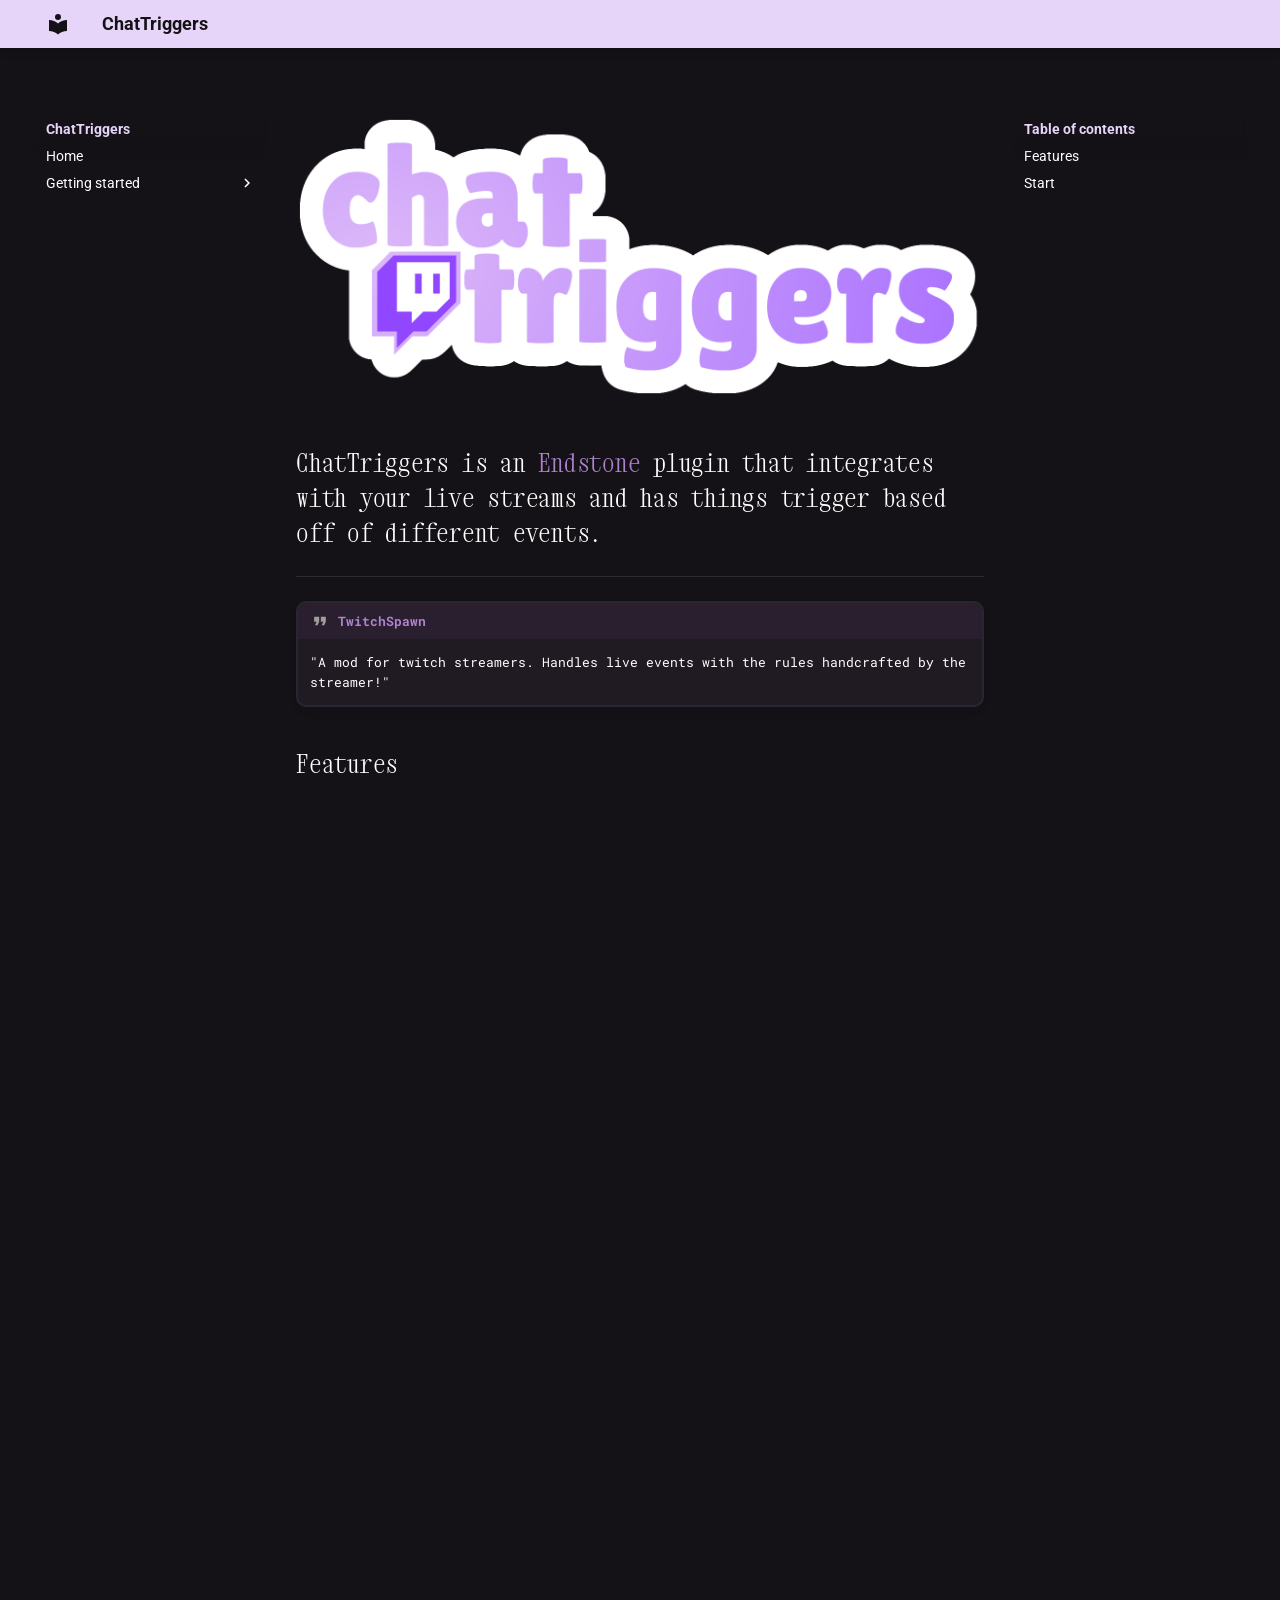
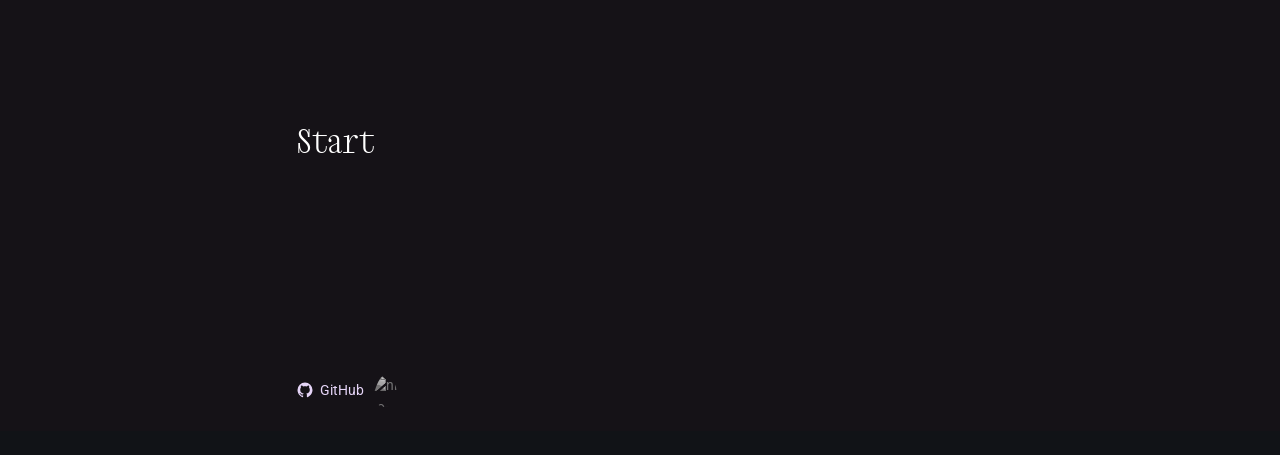
==== index.html @ e1c3d1d1 "Deployed b2f821f with ProperDocs version: 1.6.7" ====
<!doctype html>
<html lang="en" class="no-js">
  <head>
    
      <meta charset="utf-8">
      <meta name="viewport" content="width=device-width,initial-scale=1">
      
      
      
      
      
        <link rel="next" href="getting-started/installation/">
      
      
        
      
      
      <link rel="icon" href="assets/images/favicon.png">
      <meta name="generator" content="mkdocs-ProperDocs 1.6.7, mkdocs-material-9.7.6">
    
    
      
        <title>ChatTriggers</title>
      
    
    
      <link rel="stylesheet" href="assets/stylesheets/main.484c7ddc.min.css">
      
        
        <link rel="stylesheet" href="assets/stylesheets/palette.ab4e12ef.min.css">
      
      


    
    
      
    
    
      
        
        
        <link rel="preconnect" href="https://fonts.gstatic.com" crossorigin>
        <link rel="stylesheet" href="https://fonts.googleapis.com/css?family=Roboto:300,300i,400,400i,700,700i%7CRoboto+Mono:400,400i,700,700i&display=fallback">
        <style>:root{--md-text-font:"Roboto";--md-code-font:"Roboto Mono"}</style>
      
    
    
      <link rel="stylesheet" href="stylesheets/extra.css">
    
    <script>__md_scope=new URL(".",location),__md_hash=e=>[...e].reduce(((e,_)=>(e<<5)-e+_.charCodeAt(0)),0),__md_get=(e,_=localStorage,t=__md_scope)=>JSON.parse(_.getItem(t.pathname+"."+e)),__md_set=(e,_,t=localStorage,a=__md_scope)=>{try{t.setItem(a.pathname+"."+e,JSON.stringify(_))}catch(e){}}</script>
    
      

    
    
  </head>
  
  
    
    
    
    
    
    <body dir="ltr" data-md-color-scheme="slate" data-md-color-primary="indigo" data-md-color-accent="indigo">
  
    
    <input class="md-toggle" data-md-toggle="drawer" type="checkbox" id="__drawer" autocomplete="off">
    <input class="md-toggle" data-md-toggle="search" type="checkbox" id="__search" autocomplete="off">
    <label class="md-overlay" for="__drawer"></label>
    <div data-md-component="skip">
      
        
        <a href="#features" class="md-skip">
          Skip to content
        </a>
      
    </div>
    <div data-md-component="announce">
      
    </div>
    
    
      

  

<header class="md-header md-header--shadow md-header--lifted" data-md-component="header">
  <nav class="md-header__inner md-grid" aria-label="Header">
    <a href="." title="ChatTriggers" class="md-header__button md-logo" aria-label="ChatTriggers" data-md-component="logo">
      
  
  <svg xmlns="http://www.w3.org/2000/svg" viewBox="0 0 24 24"><path d="M12 8a3 3 0 0 0 3-3 3 3 0 0 0-3-3 3 3 0 0 0-3 3 3 3 0 0 0 3 3m0 3.54C9.64 9.35 6.5 8 3 8v11c3.5 0 6.64 1.35 9 3.54 2.36-2.19 5.5-3.54 9-3.54V8c-3.5 0-6.64 1.35-9 3.54"/></svg>

    </a>
    <label class="md-header__button md-icon" for="__drawer">
      
      <svg xmlns="http://www.w3.org/2000/svg" viewBox="0 0 24 24"><path d="M3 6h18v2H3zm0 5h18v2H3zm0 5h18v2H3z"/></svg>
    </label>
    <div class="md-header__title" data-md-component="header-title">
      <div class="md-header__ellipsis">
        <div class="md-header__topic">
          <span class="md-ellipsis">
            ChatTriggers
          </span>
        </div>
        <div class="md-header__topic" data-md-component="header-topic">
          <span class="md-ellipsis">
            
              Home
            
          </span>
        </div>
      </div>
    </div>
    
      
    
    
    
    
    
  </nav>
  
    
  
</header>
    
    <div class="md-container" data-md-component="container">
      
      
        
      
      <main class="md-main" data-md-component="main">
        <div class="md-main__inner md-grid">
          
            
              
              <div class="md-sidebar md-sidebar--primary" data-md-component="sidebar" data-md-type="navigation" >
                <div class="md-sidebar__scrollwrap">
                  <div class="md-sidebar__inner">
                    



<nav class="md-nav md-nav--primary" aria-label="Navigation" data-md-level="0">
  <label class="md-nav__title" for="__drawer">
    <a href="." title="ChatTriggers" class="md-nav__button md-logo" aria-label="ChatTriggers" data-md-component="logo">
      
  
  <svg xmlns="http://www.w3.org/2000/svg" viewBox="0 0 24 24"><path d="M12 8a3 3 0 0 0 3-3 3 3 0 0 0-3-3 3 3 0 0 0-3 3 3 3 0 0 0 3 3m0 3.54C9.64 9.35 6.5 8 3 8v11c3.5 0 6.64 1.35 9 3.54 2.36-2.19 5.5-3.54 9-3.54V8c-3.5 0-6.64 1.35-9 3.54"/></svg>

    </a>
    ChatTriggers
  </label>
  
  <ul class="md-nav__list" data-md-scrollfix>
    
      
      
  
  
    
  
  
  
    <li class="md-nav__item md-nav__item--active">
      
      <input class="md-nav__toggle md-toggle" type="checkbox" id="__toc">
      
      
      
        <label class="md-nav__link md-nav__link--active" for="__toc">
          
  
  
  <span class="md-ellipsis">
    
  
    Home
  

    
  </span>
  
  

          <span class="md-nav__icon md-icon"></span>
        </label>
      
      <a href="." class="md-nav__link md-nav__link--active">
        
  
  
  <span class="md-ellipsis">
    
  
    Home
  

    
  </span>
  
  

      </a>
      
        

<nav class="md-nav md-nav--secondary" aria-label="Table of contents">
  
  
  
  
    <label class="md-nav__title" for="__toc">
      <span class="md-nav__icon md-icon"></span>
      Table of contents
    </label>
    <ul class="md-nav__list" data-md-component="toc" data-md-scrollfix>
      
        <li class="md-nav__item">
  <a href="#features" class="md-nav__link">
    <span class="md-ellipsis">
      
        Features
      
    </span>
  </a>
  
</li>
      
        <li class="md-nav__item">
  <a href="#start" class="md-nav__link">
    <span class="md-ellipsis">
      
        Start
      
    </span>
  </a>
  
</li>
      
    </ul>
  
</nav>
      
    </li>
  

    
      
      
  
  
  
  
    
    
    
    
    
    <li class="md-nav__item md-nav__item--nested">
      
        
        
        <input class="md-nav__toggle md-toggle " type="checkbox" id="__nav_2" >
        
          
          <label class="md-nav__link" for="__nav_2" id="__nav_2_label" tabindex="0">
            
  
  
  <span class="md-ellipsis">
    
  
    Getting started
  

    
  </span>
  
  

            <span class="md-nav__icon md-icon"></span>
          </label>
        
        <nav class="md-nav" data-md-level="1" aria-labelledby="__nav_2_label" aria-expanded="false">
          <label class="md-nav__title" for="__nav_2">
            <span class="md-nav__icon md-icon"></span>
            
  
    Getting started
  

          </label>
          <ul class="md-nav__list" data-md-scrollfix>
            
              
                
  
  
  
  
    <li class="md-nav__item">
      <a href="getting-started/installation/" class="md-nav__link">
        
  
  
  <span class="md-ellipsis">
    
  
    Installation
  

    
  </span>
  
  

      </a>
    </li>
  

              
            
          </ul>
        </nav>
      
    </li>
  

    
  </ul>
</nav>
                  </div>
                </div>
              </div>
            
            
              
              <div class="md-sidebar md-sidebar--secondary" data-md-component="sidebar" data-md-type="toc" >
                <div class="md-sidebar__scrollwrap">
                  <div class="md-sidebar__inner">
                    

<nav class="md-nav md-nav--secondary" aria-label="Table of contents">
  
  
  
  
    <label class="md-nav__title" for="__toc">
      <span class="md-nav__icon md-icon"></span>
      Table of contents
    </label>
    <ul class="md-nav__list" data-md-component="toc" data-md-scrollfix>
      
        <li class="md-nav__item">
  <a href="#features" class="md-nav__link">
    <span class="md-ellipsis">
      
        Features
      
    </span>
  </a>
  
</li>
      
        <li class="md-nav__item">
  <a href="#start" class="md-nav__link">
    <span class="md-ellipsis">
      
        Start
      
    </span>
  </a>
  
</li>
      
    </ul>
  
</nav>
                  </div>
                </div>
              </div>
            
          
          
            <div class="md-content" data-md-component="content">
              
              <article class="md-content__inner md-typeset">
                
                  



<p><img alt="chat triggers" src="assets/images/chattriggers.png" /></p>
<div class="animated-header-wrap">
  <h2>ChatTriggers is an <a href="https://endstone.dev/stable/" target="blank">Endstone</a> plugin that <span class="highlight">integrates with your live streams and has things trigger based off of different events</span>.</h4>
</div>

<hr />
<div class="admonition quote">
<p class="admonition-title"><a href="https://www.curseforge.com/minecraft/mc-mods/twitchspawn">TwitchSpawn</a></p>
<p>"A mod for twitch streamers. Handles live events with the rules handcrafted by the streamer!"</p>
</div>
<h2 id="features">Features</h2>
<blockquote>
<p><div class="animated-header-wrap">
  <h4>An <span class="highlight">easy way</span> to bind to events</h4>
</div></p>
<p>Implements <em>workflows</em>, which are an easy way to have commands be ran upon an event.</p>
<div class="highlight"><pre><span></span><code><span class="c1"># Small example of a basic workflow.</span>

<span class="c1"># The name of the workflow. It can be anything.</span>
<span class="nt">name</span><span class="p">:</span><span class="w"> </span><span class="l l-Scalar l-Scalar-Plain">Give Chalupa7235 Diamonds on Follow</span>

<span class="c1"># Events that trigger this workflow</span>
<span class="nt">event</span><span class="p">:</span><span class="w"> </span>
<span class="w">  </span><span class="c1"># You can have more workflows if you&#39;d like, and </span>
<span class="w">  </span><span class="c1"># they&#39;d all trigger this workflow.</span>
<span class="w">  </span><span class="p p-Indicator">-</span><span class="w"> </span><span class="l l-Scalar l-Scalar-Plain">TwitchFollowEvent</span>

<span class="c1"># Commands that run before the workflow. If one of</span>
<span class="c1"># these commands succeed or fail unexpectedly,</span>
<span class="c1"># then it skips over the main steps. Optional.</span>
<span class="nt">conditions</span><span class="p">:</span>
<span class="w">  </span><span class="c1"># You can add more, if you&#39;d like. The format</span>
<span class="w">  </span><span class="c1"># is &lt;command&gt;: &lt;succcess/fail&gt;, wherein `false`</span>
<span class="w">  </span><span class="c1"># means you&#39;re expecting it to fail and `true`</span>
<span class="w">  </span><span class="c1"># means you&#39;re expecting it to succeed.</span>
<span class="w">  </span><span class="p p-Indicator">-</span><span class="w"> </span><span class="nt">testfor Chalupa7235</span><span class="p">:</span><span class="w"> </span><span class="l l-Scalar l-Scalar-Plain">true</span>

<span class="c1"># If conditions succeed (or you don&#39;t have any),</span>
<span class="c1"># then these commands here run.</span>
<span class="nt">steps</span><span class="p">:</span>
<span class="w">  </span><span class="p p-Indicator">-</span><span class="w"> </span><span class="s">&quot;give</span><span class="nv"> </span><span class="s">Chalupa7235</span><span class="nv"> </span><span class="s">diamond</span><span class="nv"> </span><span class="s">64&quot;</span>
<span class="w">  </span><span class="c1"># ...you can add more if you&#39;d like</span>

<span class="c1"># If conditions fail, then the commands here run.</span>
<span class="nt">fail_steps</span><span class="p">:</span>
<span class="w">  </span><span class="p p-Indicator">-</span><span class="w"> </span><span class="s">&quot;say</span><span class="nv"> </span><span class="s">Chalupa7235</span><span class="nv"> </span><span class="s">isn&#39;t</span><span class="nv"> </span><span class="s">in</span><span class="nv"> </span><span class="s">the</span><span class="nv"> </span><span class="s">server!&quot;</span>
<span class="w">  </span><span class="c1"># ...you can add more if you&#39;d like</span>
</code></pre></div>
</blockquote>
<!-- -->

<blockquote>
<p><div class="animated-header-wrap">
  <h4>A <span class="highlight">lot</span> of events</h4>
</div></p>
<p>The plugin's able to respond to a wide variety of events! Donations, follows, subscriptions, resubs, bits...</p>
</blockquote>
<!-- -->

<blockquote>
<p><div class="animated-header-wrap">
  <h4>A plugin API <span class="highlight">so other plugins can interact</span></h4>
</div></p>
<p>Other plugins can interact with ChatTriggers, which means you're not limited to workflows.</p>
<div class="highlight"><pre><span></span><code><span class="kn">from</span><span class="w"> </span><span class="nn">endstone_twitch_spawn</span><span class="w"> </span><span class="kn">import</span> <span class="p">(</span>
    <span class="n">get_chat_triggers_api</span><span class="p">,</span> 
    <span class="n">TwitchFollowEvent</span><span class="p">,</span> 
    <span class="n">streamlabs_event_handler</span><span class="p">,</span> 
    <span class="n">ChatTriggersApi</span>
<span class="p">)</span>
<span class="kn">from</span><span class="w"> </span><span class="nn">endstone.plugin</span><span class="w"> </span><span class="kn">import</span> <span class="n">Plugin</span>

<span class="k">class</span><span class="w"> </span><span class="nc">ExamplePlugin</span><span class="p">(</span><span class="n">Plugin</span><span class="p">):</span>
    <span class="k">def</span><span class="w"> </span><span class="nf">on_enable</span><span class="p">(</span><span class="bp">self</span><span class="p">):</span>
        <span class="c1"># This will get the plugin, and then the </span>
        <span class="c1"># plugin&#39;s API.</span>
        <span class="n">api</span><span class="p">:</span> <span class="n">ChatTriggersApi</span> <span class="o">|</span> <span class="kc">None</span> <span class="o">=</span> <span class="n">get_chat_triggers_api</span><span class="p">(</span><span class="bp">self</span><span class="o">.</span><span class="n">server</span><span class="o">.</span><span class="n">plugin_manager</span><span class="p">)</span>

        <span class="c1"># Since we&#39;re doing everything right, there</span>
        <span class="c1"># is little-to-no reason that this should </span>
        <span class="c1"># return None.</span>
        <span class="k">assert</span> <span class="n">api</span><span class="p">,</span> <span class="s2">&quot;`get_chat_triggers_api` returned `None`&quot;</span>
        <span class="bp">self</span><span class="o">.</span><span class="n">api</span><span class="p">:</span> <span class="n">TwitchSpawnApi</span> <span class="o">=</span> <span class="n">api</span>
        
        <span class="c1"># Just like Endstone&#39;s register_events, you</span>
        <span class="c1"># can make a sperate listener class in a</span>
        <span class="c1"># different module to make &gt;everything cleaner.</span>
        <span class="bp">self</span><span class="o">.</span><span class="n">api</span><span class="o">.</span><span class="n">register_events</span><span class="p">(</span><span class="bp">self</span><span class="p">)</span>

    <span class="nd">@streamlabs_event_handler</span>
    <span class="k">def</span><span class="w"> </span><span class="nf">on_twitch_follow</span><span class="p">(</span><span class="bp">self</span><span class="p">,</span> <span class="n">event</span><span class="p">:</span> <span class="n">TwitchFollowEvent</span><span class="p">):</span>
        <span class="c1"># Simple test log so you can see that the </span>
        <span class="c1"># plugin&#39;s API is funcitonal.</span>
        <span class="bp">self</span><span class="o">.</span><span class="n">logger</span><span class="o">.</span><span class="n">info</span><span class="p">(</span><span class="s2">&quot;Somebody followed!!&quot;</span><span class="p">)</span>
</code></pre></div>
</blockquote>
<!-- -->

<blockquote>
<p><div class="animated-header-wrap">
  <h4><span class="highlight">Detailed</span> error logging</h4>
</div></p>
<p>Catch errors in your workflows <em>before</em> they get the chance to mess anything up.</p>
<div class="highlight"><pre><span></span><code>[11:37:10 ERROR]: [ChatTriggers] error[E000]: invalid_workflow_file
[11:37:10 ERROR]: [ChatTriggers]  --&gt; workflows/empty.yaml:1
[11:37:10 ERROR]: [ChatTriggers]   | ^ (source unavailable) — Workflow YAML file is empty
[11:37:10 ERROR]: [ChatTriggers] 
[11:37:10 ERROR]: [ChatTriggers] 1 error emitted
[11:37:10 ERROR]: [ChatTriggers] error[E001]: missing_workflow_name
[11:37:10 ERROR]: [ChatTriggers]  --&gt; workflows/workflow_without_a_name.yaml:1
[11:37:10 ERROR]: [ChatTriggers] 1 | event: 
[11:37:10 ERROR]: [ChatTriggers]   | ^^^^^^ Add a &#39;name&#39; field at the root of your YAML mapping.
[11:37:10 ERROR]: [ChatTriggers] 
[11:37:10 ERROR]: [ChatTriggers] 1 error emitted
[11:37:10 WARNING]: [ChatTriggers] warning[W012]: no_trigger_events
[11:37:10 WARNING]: [ChatTriggers]  --&gt; workflows/no_events.yaml:1
[11:37:10 WARNING]: [ChatTriggers] 1 | name: Workflow With No Events
[11:37:10 WARNING]: [ChatTriggers]   | ^^^^^^^^^^^^^^^^^^^^^^^^^^^^^ Without an &#39;event&#39;, this workflow will never be triggered.
[11:37:10 WARNING]: [ChatTriggers] 
[11:37:10 WARNING]: [ChatTriggers] 1 warning emitted
</code></pre></div>
<p><img alt="Minecraft screenshot depicting logs in-game" src="assets/images/screenshot-logging.png" /></p>
</blockquote>
<p><br /></p>
<h1 id="start">Start</h1>
<div class="grid cards">
<ul>
<li>
<p><strong>Install ChatTriggers On Your Endstone Server</strong></p>
<hr />
<p>Follow the short guide to install and configure ChatTriggers on your Endstone server.</p>
<p><a href="getting-started/installation/"><strong><span class="twemoji"><svg xmlns="http://www.w3.org/2000/svg" viewBox="0 0 24 24"><path d="M13.22 19.03a.75.75 0 0 1 0-1.06L18.19 13H3.75a.75.75 0 0 1 0-1.5h14.44l-4.97-4.97a.749.749 0 0 1 .326-1.275.75.75 0 0 1 .734.215l6.25 6.25a.75.75 0 0 1 0 1.06l-6.25 6.25a.75.75 0 0 1-1.06 0"/></svg></span> Getting Started</strong></a></p>
</li>
</ul>
</div>








  <aside class="md-source-file">
    
    
    
    
      
  <span class="md-source-file__fact">
    
      
  <span class="md-icon" title="Contributors">
    <svg xmlns="http://www.w3.org/2000/svg" viewBox="0 0 24 24"><path d="M12 2A10 10 0 0 0 2 12c0 4.42 2.87 8.17 6.84 9.5.5.08.66-.23.66-.5v-1.69c-2.77.6-3.36-1.34-3.36-1.34-.46-1.16-1.11-1.47-1.11-1.47-.91-.62.07-.6.07-.6 1 .07 1.53 1.03 1.53 1.03.87 1.52 2.34 1.07 2.91.83.09-.65.35-1.09.63-1.34-2.22-.25-4.55-1.11-4.55-4.92 0-1.11.38-2 1.03-2.71-.1-.25-.45-1.29.1-2.64 0 0 .84-.27 2.75 1.02.79-.22 1.65-.33 2.5-.33s1.71.11 2.5.33c1.91-1.29 2.75-1.02 2.75-1.02.55 1.35.2 2.39.1 2.64.65.71 1.03 1.6 1.03 2.71 0 3.82-2.34 4.66-4.57 4.91.36.31.69.92.69 1.85V21c0 .27.16.59.67.5C19.14 20.16 22 16.42 22 12A10 10 0 0 0 12 2"/></svg>
  </span>
  <span>GitHub</span>

    
    <nav>
      
        <a href="https://github.com/niko-at-chalupa" class="md-author" title="@niko-at-chalupa">
          
          <img src="https://avatars.githubusercontent.com/u/181960037?v=4&size=72" alt="niko-at-chalupa">
        </a>
      
      
      
    </nav>
  </span>

    
  </aside>





                
              </article>
            </div>
          
          
<script>var target=document.getElementById(location.hash.slice(1));target&&target.name&&(target.checked=target.name.startsWith("__tabbed_"))</script>
        </div>
        
          <button type="button" class="md-top md-icon" data-md-component="top" hidden>
  
  <svg xmlns="http://www.w3.org/2000/svg" viewBox="0 0 24 24"><path d="M13 20h-2V8l-5.5 5.5-1.42-1.42L12 4.16l7.92 7.92-1.42 1.42L13 8z"/></svg>
  Back to top
</button>
        
      </main>
      
        <footer class="md-footer">
  
  <div class="md-footer-meta md-typeset">
    <div class="md-footer-meta__inner md-grid">
      <div class="md-copyright">
  
  
</div>
      
    </div>
  </div>
</footer>
      
    </div>
    <div class="md-dialog" data-md-component="dialog">
      <div class="md-dialog__inner md-typeset"></div>
    </div>
    
    
    
      
      
      <script id="__config" type="application/json">{"annotate": null, "base": ".", "features": ["navigation.tabs.sticky", "navigation.top"], "search": "assets/javascripts/workers/search.2c215733.min.js", "tags": null, "translations": {"clipboard.copied": "Copied to clipboard", "clipboard.copy": "Copy to clipboard", "search.result.more.one": "1 more on this page", "search.result.more.other": "# more on this page", "search.result.none": "No matching documents", "search.result.one": "1 matching document", "search.result.other": "# matching documents", "search.result.placeholder": "Type to start searching", "search.result.term.missing": "Missing", "select.version": "Select version"}, "version": null}</script>
    
    
      <script src="assets/javascripts/bundle.79ae519e.min.js"></script>
      
        <script src="javascripts/window.js"></script>
      
        <script src="https://cdnjs.cloudflare.com/ajax/libs/gsap/3.12.2/gsap.min.js"></script>
      
        <script src="https://cdnjs.cloudflare.com/ajax/libs/gsap/3.12.2/ScrollTrigger.min.js"></script>
      
        <script src="javascripts/headers.js"></script>
      
        <script src="https://cdn.jsdelivr.net/npm/gsap@3.13.0/dist/SplitText.min.js"></script>
      
    
  </body>
</html>
---- assets/stylesheets/main.484c7ddc.min.css ----
@charset "UTF-8";html{-webkit-text-size-adjust:none;-moz-text-size-adjust:none;text-size-adjust:none;box-sizing:border-box}*,:after,:before{box-sizing:inherit}@media (prefers-reduced-motion){*,:after,:before{transition:none!important}}body{margin:0}a,button,input,label{-webkit-tap-highlight-color:transparent}a{color:inherit;text-decoration:none}hr{border:0;box-sizing:initial;display:block;height:.05rem;overflow:visible;padding:0}small{font-size:80%}sub,sup{line-height:1em}img{border-style:none}table{border-collapse:initial;border-spacing:0}td,th{font-weight:400;vertical-align:top}button{background:#0000;border:0;font-family:inherit;font-size:inherit;margin:0;padding:0}input{border:0;outline:none}:root{--md-primary-fg-color:#4051b5;--md-primary-fg-color--light:#5d6cc0;--md-primary-fg-color--dark:#303fa1;--md-primary-bg-color:#fff;--md-primary-bg-color--light:#ffffffb3;--md-accent-fg-color:#526cfe;--md-accent-fg-color--transparent:#526cfe1a;--md-accent-bg-color:#fff;--md-accent-bg-color--light:#ffffffb3}[data-md-color-scheme=default]{color-scheme:light}[data-md-color-scheme=default] img[src$="#gh-dark-mode-only"],[data-md-color-scheme=default] img[src$="#only-dark"]{display:none}:root,[data-md-color-scheme=default]{--md-hue:225deg;--md-default-fg-color:#000000de;--md-default-fg-color--light:#0000008a;--md-default-fg-color--lighter:#00000052;--md-default-fg-color--lightest:#00000012;--md-default-bg-color:#fff;--md-default-bg-color--light:#ffffffb3;--md-default-bg-color--lighter:#ffffff4d;--md-default-bg-color--lightest:#ffffff1f;--md-code-fg-color:#36464e;--md-code-bg-color:#f5f5f5;--md-code-bg-color--light:#f5f5f5b3;--md-code-bg-color--lighter:#f5f5f54d;--md-code-hl-color:#4287ff;--md-code-hl-color--light:#4287ff1a;--md-code-hl-number-color:#d52a2a;--md-code-hl-special-color:#db1457;--md-code-hl-function-color:#a846b9;--md-code-hl-constant-color:#6e59d9;--md-code-hl-keyword-color:#3f6ec6;--md-code-hl-string-color:#1c7d4d;--md-code-hl-name-color:var(--md-code-fg-color);--md-code-hl-operator-color:var(--md-default-fg-color--light);--md-code-hl-punctuation-color:var(--md-default-fg-color--light);--md-code-hl-comment-color:var(--md-default-fg-color--light);--md-code-hl-generic-color:var(--md-default-fg-color--light);--md-code-hl-variable-color:var(--md-default-fg-color--light);--md-typeset-color:var(--md-default-fg-color);--md-typeset-a-color:var(--md-primary-fg-color);--md-typeset-del-color:#f5503d26;--md-typeset-ins-color:#0bd57026;--md-typeset-kbd-color:#fafafa;--md-typeset-kbd-accent-color:#fff;--md-typeset-kbd-border-color:#b8b8b8;--md-typeset-mark-color:#ffff0080;--md-typeset-table-color:#0000001f;--md-typeset-table-color--light:rgba(0,0,0,.035);--md-admonition-fg-color:var(--md-default-fg-color);--md-admonition-bg-color:var(--md-default-bg-color);--md-warning-fg-color:#000000de;--md-warning-bg-color:#ff9;--md-footer-fg-color:#fff;--md-footer-fg-color--light:#ffffffb3;--md-footer-fg-color--lighter:#ffffff73;--md-footer-bg-color:#000000de;--md-footer-bg-color--dark:#00000052;--md-shadow-z1:0 0.2rem 0.5rem #0000000d,0 0 0.05rem #0000001a;--md-shadow-z2:0 0.2rem 0.5rem #0000001a,0 0 0.05rem #00000040;--md-shadow-z3:0 0.2rem 0.5rem #0003,0 0 0.05rem #00000059}.md-icon svg{fill:currentcolor;display:block;height:1.2rem;width:1.2rem}body{-webkit-font-smoothing:antialiased;-moz-osx-font-smoothing:grayscale;--md-text-font-family:var(--md-text-font,_),-apple-system,BlinkMacSystemFont,Helvetica,Arial,sans-serif;--md-code-font-family:var(--md-code-font,_),SFMono-Regular,Consolas,Menlo,monospace}aside,body,input{font-feature-settings:"kern","liga";color:var(--md-typeset-color);font-family:var(--md-text-font-family)}code,kbd,pre{font-feature-settings:"kern";font-family:var(--md-code-font-family)}:root{--md-typeset-table-sort-icon:url('data:image/svg+xml;charset=utf-8,<svg xmlns="http://www.w3.org/2000/svg" viewBox="0 0 24 24"><path d="m18 21-4-4h3V7h-3l4-4 4 4h-3v10h3M2 19v-2h10v2M2 13v-2h7v2M2 7V5h4v2z"/></svg>');--md-typeset-table-sort-icon--asc:url('data:image/svg+xml;charset=utf-8,<svg xmlns="http://www.w3.org/2000/svg" viewBox="0 0 24 24"><path d="M19 17h3l-4 4-4-4h3V3h2M2 17h10v2H2M6 5v2H2V5m0 6h7v2H2z"/></svg>');--md-typeset-table-sort-icon--desc:url('data:image/svg+xml;charset=utf-8,<svg xmlns="http://www.w3.org/2000/svg" viewBox="0 0 24 24"><path d="M19 7h3l-4-4-4 4h3v14h2M2 17h10v2H2M6 5v2H2V5m0 6h7v2H2z"/></svg>')}.md-typeset{-webkit-print-color-adjust:exact;color-adjust:exact;font-size:.8rem;line-height:1.6;overflow-wrap:break-word}@media print{.md-typeset{font-size:.68rem}}.md-typeset blockquote,.md-typeset dl,.md-typeset figure,.md-typeset ol,.md-typeset pre,.md-typeset ul{margin-bottom:1em;margin-top:1em}.md-typeset h1{color:var(--md-default-fg-color--light);font-size:2em;line-height:1.3;margin:0 0 1.25em}.md-typeset h1,.md-typeset h2{font-weight:300;letter-spacing:-.01em}.md-typeset h2{font-size:1.5625em;line-height:1.4;margin:1.6em 0 .64em}.md-typeset h3{font-size:1.25em;font-weight:400;letter-spacing:-.01em;line-height:1.5;margin:1.6em 0 .8em}.md-typeset h2+h3{margin-top:.8em}.md-typeset h4{font-weight:700;letter-spacing:-.01em;margin:1em 0}.md-typeset h5,.md-typeset h6{color:var(--md-default-fg-color--light);font-size:.8em;font-weight:700;letter-spacing:-.01em;margin:1.25em 0}.md-typeset h5{text-transform:uppercase}.md-typeset h5 code{text-transform:none}.md-typeset hr{border-bottom:.05rem solid var(--md-default-fg-color--lightest);display:flow-root;margin:1.5em 0}.md-typeset a{color:var(--md-typeset-a-color);word-break:break-word}.md-typeset a,.md-typeset a:before{transition:color 125ms}.md-typeset a:focus,.md-typeset a:hover{color:var(--md-accent-fg-color)}.md-typeset a:focus code,.md-typeset a:hover code{background-color:var(--md-accent-fg-color--transparent);color:var(--md-accent-fg-color)}.md-typeset a code{color:var(--md-typeset-a-color)}.md-typeset a.focus-visible{outline-color:var(--md-accent-fg-color);outline-offset:.2rem}.md-typeset code,.md-typeset kbd,.md-typeset pre{color:var(--md-code-fg-color);direction:ltr;font-variant-ligatures:none;transition:background-color 125ms}@media print{.md-typeset code,.md-typeset kbd,.md-typeset pre{white-space:pre-wrap}}.md-typeset code{background-color:var(--md-code-bg-color);border-radius:.1rem;-webkit-box-decoration-break:clone;box-decoration-break:clone;font-size:.85em;padding:0 .2941176471em;transition:color 125ms,background-color 125ms;word-break:break-word}.md-typeset code:not(.focus-visible){-webkit-tap-highlight-color:transparent;outline:none}.md-typeset pre{display:flow-root;line-height:1.4;position:relative}.md-typeset pre>code{-webkit-box-decoration-break:slice;box-decoration-break:slice;box-shadow:none;display:block;margin:0;outline-color:var(--md-accent-fg-color);overflow:auto;padding:.7720588235em 1.1764705882em;scrollbar-color:var(--md-default-fg-color--lighter) #0000;scrollbar-width:thin;touch-action:auto;word-break:normal}.md-typeset pre>code:hover{scrollbar-color:var(--md-accent-fg-color) #0000}.md-typeset pre>code::-webkit-scrollbar{height:.2rem;width:.2rem}.md-typeset pre>code::-webkit-scrollbar-thumb{background-color:var(--md-default-fg-color--lighter)}.md-typeset pre>code::-webkit-scrollbar-thumb:hover{background-color:var(--md-accent-fg-color)}.md-typeset kbd{background-color:var(--md-typeset-kbd-color);border-radius:.1rem;box-shadow:0 .1rem 0 .05rem var(--md-typeset-kbd-border-color),0 .1rem 0 var(--md-typeset-kbd-border-color),0 -.1rem .2rem var(--md-typeset-kbd-accent-color) inset;color:var(--md-default-fg-color);display:inline-block;font-size:.75em;padding:0 .6666666667em;vertical-align:text-top;word-break:break-word}.md-typeset mark{background-color:var(--md-typeset-mark-color);-webkit-box-decoration-break:clone;box-decoration-break:clone;color:inherit;word-break:break-word}.md-typeset abbr{cursor:help;text-decoration:none}.md-typeset [data-preview],.md-typeset abbr{border-bottom:.05rem dotted var(--md-default-fg-color--light)}.md-typeset small{opacity:.75}[dir=ltr] .md-typeset sub,[dir=ltr] .md-typeset sup{margin-left:.078125em}[dir=rtl] .md-typeset sub,[dir=rtl] .md-typeset sup{margin-right:.078125em}[dir=ltr] .md-typeset blockquote{padding-left:.6rem}[dir=rtl] .md-typeset blockquote{padding-right:.6rem}[dir=ltr] .md-typeset blockquote{border-left:.2rem solid var(--md-default-fg-color--lighter)}[dir=rtl] .md-typeset blockquote{border-right:.2rem solid var(--md-default-fg-color--lighter)}.md-typeset blockquote{color:var(--md-default-fg-color--light);margin-left:0;margin-right:0}.md-typeset ul{list-style-type:disc}.md-typeset ul[type]{list-style-type:revert-layer}[dir=ltr] .md-typeset ol,[dir=ltr] .md-typeset ul{margin-left:.625em}[dir=rtl] .md-typeset ol,[dir=rtl] .md-typeset ul{margin-right:.625em}.md-typeset ol,.md-typeset ul{padding:0}.md-typeset ol:not([hidden]),.md-typeset ul:not([hidden]){display:flow-root}.md-typeset ol ol,.md-typeset ul ol{list-style-type:lower-alpha}.md-typeset ol ol ol,.md-typeset ul ol ol{list-style-type:lower-roman}.md-typeset ol ol ol ol,.md-typeset ul ol ol ol{list-style-type:upper-alpha}.md-typeset ol ol ol ol ol,.md-typeset ul ol ol ol ol{list-style-type:upper-roman}.md-typeset ol[type],.md-typeset ul[type]{list-style-type:revert-layer}[dir=ltr] .md-typeset ol li,[dir=ltr] .md-typeset ul li{margin-left:1.25em}[dir=rtl] .md-typeset ol li,[dir=rtl] .md-typeset ul li{margin-right:1.25em}.md-typeset ol li,.md-typeset ul li{margin-bottom:.5em}.md-typeset ol li blockquote,.md-typeset ol li p,.md-typeset ul li blockquote,.md-typeset ul li p{margin:.5em 0}.md-typeset ol li:last-child,.md-typeset ul li:last-child{margin-bottom:0}[dir=ltr] .md-typeset ol li ol,[dir=ltr] .md-typeset ol li ul,[dir=ltr] .md-typeset ul li ol,[dir=ltr] .md-typeset ul li ul{margin-left:.625em}[dir=rtl] .md-typeset ol li ol,[dir=rtl] .md-typeset ol li ul,[dir=rtl] .md-typeset ul li ol,[dir=rtl] .md-typeset ul li ul{margin-right:.625em}.md-typeset ol li ol,.md-typeset ol li ul,.md-typeset ul li ol,.md-typeset ul li ul{margin-bottom:.5em;margin-top:.5em}[dir=ltr] .md-typeset dd{margin-left:1.875em}[dir=rtl] .md-typeset dd{margin-right:1.875em}.md-typeset dd{margin-bottom:1.5em;margin-top:1em}.md-typeset img,.md-typeset svg,.md-typeset video{height:auto;max-width:100%}.md-typeset img[align=left]{margin:1em 1em 1em 0}.md-typeset img[align=right]{margin:1em 0 1em 1em}.md-typeset img[align]:only-child{margin-top:0}.md-typeset figure{display:flow-root;margin:1em auto;max-width:100%;text-align:center;width:fit-content}.md-typeset figure img{display:block;margin:0 auto}.md-typeset figcaption{font-style:italic;margin:1em auto;max-width:24rem}.md-typeset iframe{max-width:100%}.md-typeset table:not([class]){background-color:var(--md-default-bg-color);border:.05rem solid var(--md-typeset-table-color);border-radius:.1rem;display:inline-block;font-size:.64rem;max-width:100%;overflow:auto;touch-action:auto}@media print{.md-typeset table:not([class]){display:table}}.md-typeset table:not([class])+*{margin-top:1.5em}.md-typeset table:not([class]) td>:first-child,.md-typeset table:not([class]) th>:first-child{margin-top:0}.md-typeset table:not([class]) td>:last-child,.md-typeset table:not([class]) th>:last-child{margin-bottom:0}.md-typeset table:not([class]) td:not([align]),.md-typeset table:not([class]) th:not([align]){text-align:left}[dir=rtl] .md-typeset table:not([class]) td:not([align]),[dir=rtl] .md-typeset table:not([class]) th:not([align]){text-align:right}.md-typeset table:not([class]) th{font-weight:700;min-width:5rem;padding:.9375em 1.25em;vertical-align:top}.md-typeset table:not([class]) td{border-top:.05rem solid var(--md-typeset-table-color);padding:.9375em 1.25em;vertical-align:top}.md-typeset table:not([class]) tbody tr{transition:background-color 125ms}.md-typeset table:not([class]) tbody tr:hover{background-color:var(--md-typeset-table-color--light);box-shadow:0 .05rem 0 var(--md-default-bg-color) inset}.md-typeset table:not([class]) a{word-break:normal}.md-typeset table th[role=columnheader]{cursor:pointer}[dir=ltr] .md-typeset table th[role=columnheader]:after{margin-left:.5em}[dir=rtl] .md-typeset table th[role=columnheader]:after{margin-right:.5em}.md-typeset table th[role=columnheader]:after{content:"";display:inline-block;height:1.2em;-webkit-mask-image:var(--md-typeset-table-sort-icon);mask-image:var(--md-typeset-table-sort-icon);-webkit-mask-repeat:no-repeat;mask-repeat:no-repeat;-webkit-mask-size:contain;mask-size:contain;transition:background-color 125ms;vertical-align:text-bottom;width:1.2em}.md-typeset table th[role=columnheader]:hover:after{background-color:var(--md-default-fg-color--lighter)}.md-typeset table th[role=columnheader][aria-sort=ascending]:after{background-color:var(--md-default-fg-color--light);-webkit-mask-image:var(--md-typeset-table-sort-icon--asc);mask-image:var(--md-typeset-table-sort-icon--asc)}.md-typeset table th[role=columnheader][aria-sort=descending]:after{background-color:var(--md-default-fg-color--light);-webkit-mask-image:var(--md-typeset-table-sort-icon--desc);mask-image:var(--md-typeset-table-sort-icon--desc)}.md-typeset__scrollwrap{margin:1em -.8rem;overflow-x:auto;touch-action:auto}.md-typeset__table{display:inline-block;margin-bottom:.5em;padding:0 .8rem}@media print{.md-typeset__table{display:block}}html .md-typeset__table table{display:table;margin:0;overflow:hidden;width:100%}@media screen and (max-width:44.984375em){.md-content__inner>pre{margin:1em -.8rem}.md-content__inner>pre code{border-radius:0}}.md-typeset .md-author{border-radius:100%;display:block;flex-shrink:0;height:1.6rem;overflow:hidden;position:relative;transition:color 125ms,transform 125ms;width:1.6rem}.md-typeset .md-author img{display:block}.md-typeset .md-author--more{background:var(--md-default-fg-color--lightest);color:var(--md-default-fg-color--lighter);font-size:.6rem;font-weight:700;line-height:1.6rem;text-align:center}.md-typeset .md-author--long{height:2.4rem;width:2.4rem}.md-typeset a.md-author{transform:scale(1)}.md-typeset a.md-author img{border-radius:100%;filter:grayscale(100%) opacity(75%);transition:filter 125ms}.md-typeset a.md-author:focus,.md-typeset a.md-author:hover{transform:scale(1.1);z-index:1}.md-typeset a.md-author:focus img,.md-typeset a.md-author:hover img{filter:grayscale(0)}.md-banner{background-color:var(--md-footer-bg-color);color:var(--md-footer-fg-color);overflow:auto}@media print{.md-banner{display:none}}.md-banner--warning{background-color:var(--md-warning-bg-color);color:var(--md-warning-fg-color)}.md-banner__inner{font-size:.7rem;margin:.6rem auto;padding:0 .8rem}[dir=ltr] .md-banner__button{float:right}[dir=rtl] .md-banner__button{float:left}.md-banner__button{color:inherit;cursor:pointer;transition:opacity .25s}.no-js .md-banner__button{display:none}.md-banner__button:hover{opacity:.7}html{font-size:125%;height:100%;overflow-x:hidden}@media screen and (min-width:100em){html{font-size:137.5%}}@media screen and (min-width:125em){html{font-size:150%}}body{background-color:var(--md-default-bg-color);display:flex;flex-direction:column;font-size:.5rem;min-height:100%;position:relative;width:100%}@media print{body{display:block}}@media screen and (max-width:59.984375em){body[data-md-scrolllock]{position:fixed}}.md-grid{margin-left:auto;margin-right:auto;max-width:61rem}.md-container{display:flex;flex-direction:column;flex-grow:1}@media print{.md-container{display:block}}.md-main{flex-grow:1}.md-main__inner{display:flex;height:100%;margin-top:1.5rem}.md-ellipsis{overflow:hidden;text-overflow:ellipsis}.md-toggle{display:none}.md-option{height:0;opacity:0;position:absolute;width:0}.md-option:checked+label:not([hidden]){display:block}.md-option.focus-visible+label{outline-color:var(--md-accent-fg-color);outline-style:auto}.md-skip{background-color:var(--md-default-fg-color);border-radius:.1rem;color:var(--md-default-bg-color);font-size:.64rem;margin:.5rem;opacity:0;outline-color:var(--md-accent-fg-color);padding:.3rem .5rem;position:fixed;transform:translateY(.4rem);z-index:-1}.md-skip:focus{opacity:1;transform:translateY(0);transition:transform .25s cubic-bezier(.4,0,.2,1),opacity 175ms 75ms;z-index:10}@page{margin:25mm}:root{--md-clipboard-icon:url('data:image/svg+xml;charset=utf-8,<svg xmlns="http://www.w3.org/2000/svg" viewBox="0 0 24 24"><path d="M19 21H8V7h11m0-2H8a2 2 0 0 0-2 2v14a2 2 0 0 0 2 2h11a2 2 0 0 0 2-2V7a2 2 0 0 0-2-2m-3-4H4a2 2 0 0 0-2 2v14h2V3h12z"/></svg>')}.md-clipboard{border-radius:.1rem;color:var(--md-default-fg-color--lightest);cursor:pointer;height:1.5em;outline-color:var(--md-accent-fg-color);outline-offset:.1rem;transition:color .25s;width:1.5em;z-index:1}@media print{.md-clipboard{display:none}}.md-clipboard:not(.focus-visible){-webkit-tap-highlight-color:transparent;outline:none}:hover>.md-clipboard{color:var(--md-default-fg-color--light)}.md-clipboard:focus,.md-clipboard:hover{color:var(--md-accent-fg-color)}.md-clipboard:after{background-color:currentcolor;content:"";display:block;height:1.125em;margin:0 auto;-webkit-mask-image:var(--md-clipboard-icon);mask-image:var(--md-clipboard-icon);-webkit-mask-position:center;mask-position:center;-webkit-mask-repeat:no-repeat;mask-repeat:no-repeat;-webkit-mask-size:contain;mask-size:contain;width:1.125em}.md-clipboard--inline{cursor:pointer}.md-clipboard--inline code{transition:color .25s,background-color .25s}.md-clipboard--inline:focus code,.md-clipboard--inline:hover code{background-color:var(--md-accent-fg-color--transparent);color:var(--md-accent-fg-color)}:root{--md-code-select-icon:url('data:image/svg+xml;charset=utf-8,<svg xmlns="http://www.w3.org/2000/svg" viewBox="0 0 24 24"><path d="M19 19h-4v2h4c1.1 0 2-.9 2-2v-4h-2m0-12h-4v2h4v4h2V5c0-1.1-.9-2-2-2M5 5h4V3H5c-1.1 0-2 .9-2 2v4h2m0 6H3v4c0 1.1.9 2 2 2h4v-2H5zm2-4h2v2H7zm4 0h2v2h-2zm4 0h2v2h-2zM7 7h2v2H7zm4 0h2v2h-2zm4 0h2v2h-2zm-8 8h2v2H7zm4 0h2v2h-2zm4 0h2v2h-2z"/></svg>');--md-code-copy-icon:url('data:image/svg+xml;charset=utf-8,<svg xmlns="http://www.w3.org/2000/svg" viewBox="0 0 24 24"><path d="M19 21H8V7h11m0-2H8a2 2 0 0 0-2 2v14a2 2 0 0 0 2 2h11a2 2 0 0 0 2-2V7a2 2 0 0 0-2-2m-3-4H4a2 2 0 0 0-2 2v14h2V3h12z"/></svg>')}.md-typeset .md-code__content{display:grid}.md-code__nav{background-color:var(--md-code-bg-color--lighter);border-radius:.1rem;display:flex;gap:.2rem;padding:.2rem;position:absolute;right:.25em;top:.25em;transition:background-color .25s;z-index:1}:hover>.md-code__nav{background-color:var(--md-code-bg-color--light)}.md-code__button{color:var(--md-default-fg-color--lightest);cursor:pointer;display:block;height:1.5em;outline-color:var(--md-accent-fg-color);outline-offset:.1rem;transition:color .25s;width:1.5em}:hover>*>.md-code__button{color:var(--md-default-fg-color--light)}.md-code__button.focus-visible,.md-code__button:hover{color:var(--md-accent-fg-color)}.md-code__button--active{color:var(--md-default-fg-color)!important}.md-code__button:after{background-color:currentcolor;content:"";display:block;height:1.125em;margin:0 auto;-webkit-mask-position:center;mask-position:center;-webkit-mask-repeat:no-repeat;mask-repeat:no-repeat;-webkit-mask-size:contain;mask-size:contain;width:1.125em}.md-code__button[data-md-type=select]:after{-webkit-mask-image:var(--md-code-select-icon);mask-image:var(--md-code-select-icon)}.md-code__button[data-md-type=copy]:after{-webkit-mask-image:var(--md-code-copy-icon);mask-image:var(--md-code-copy-icon)}@keyframes consent{0%{opacity:0;transform:translateY(100%)}to{opacity:1;transform:translateY(0)}}@keyframes overlay{0%{opacity:0}to{opacity:1}}.md-consent__overlay{animation:overlay .25s both;-webkit-backdrop-filter:blur(.1rem);backdrop-filter:blur(.1rem);background-color:#0000008a;height:100%;opacity:1;position:fixed;top:0;width:100%;z-index:5}.md-consent__inner{animation:consent .5s cubic-bezier(.1,.7,.1,1) both;background-color:var(--md-default-bg-color);border:0;border-radius:.1rem;bottom:0;box-shadow:0 0 .2rem #0000001a,0 .2rem .4rem #0003;max-height:100%;overflow:auto;padding:0;position:fixed;width:100%;z-index:5}.md-consent__form{padding:.8rem}.md-consent__settings{display:none;margin:1em 0}input:checked+.md-consent__settings{display:block}.md-consent__controls{margin-bottom:.8rem}.md-typeset .md-consent__controls .md-button{display:inline}@media screen and (max-width:44.984375em){.md-typeset .md-consent__controls .md-button{display:block;margin-top:.4rem;text-align:center;width:100%}}.md-consent label{cursor:pointer}.md-content{flex-grow:1;min-width:0}.md-content__inner{margin:0 .8rem 1.2rem;padding-top:.6rem}@media screen and (min-width:76.25em){[dir=ltr] .md-sidebar--primary:not([hidden])~.md-content>.md-content__inner{margin-left:1.2rem}[dir=ltr] .md-sidebar--secondary:not([hidden])~.md-content>.md-content__inner,[dir=rtl] .md-sidebar--primary:not([hidden])~.md-content>.md-content__inner{margin-right:1.2rem}[dir=rtl] .md-sidebar--secondary:not([hidden])~.md-content>.md-content__inner{margin-left:1.2rem}}.md-content__inner:before{content:"";display:block;height:.4rem}.md-content__inner>:last-child{margin-bottom:0}[dir=ltr] .md-content__button{float:right}[dir=rtl] .md-content__button{float:left}[dir=ltr] .md-content__button{margin-left:.4rem}[dir=rtl] .md-content__button{margin-right:.4rem}.md-content__button{margin:.4rem 0;padding:0}@media print{.md-content__button{display:none}}.md-typeset .md-content__button{color:var(--md-default-fg-color--lighter)}.md-content__button svg{display:inline;vertical-align:top}[dir=rtl] .md-content__button svg{transform:scaleX(-1)}[dir=ltr] .md-dialog{right:.8rem}[dir=rtl] .md-dialog{left:.8rem}.md-dialog{background-color:var(--md-default-fg-color);border-radius:.1rem;bottom:.8rem;box-shadow:var(--md-shadow-z3);min-width:11.1rem;opacity:0;padding:.4rem .6rem;pointer-events:none;position:fixed;transform:translateY(100%);transition:transform 0ms .4s,opacity .4s;z-index:4}@media print{.md-dialog{display:none}}.md-dialog--active{opacity:1;pointer-events:auto;transform:translateY(0);transition:transform .4s cubic-bezier(.075,.85,.175,1),opacity .4s}.md-dialog__inner{color:var(--md-default-bg-color);font-size:.7rem}.md-feedback{margin:2em 0 1em;text-align:center}.md-feedback fieldset{border:none;margin:0;padding:0}.md-feedback__title{font-weight:700;margin:1em auto}.md-feedback__inner{position:relative}.md-feedback__list{display:flex;flex-wrap:wrap;place-content:baseline center;position:relative}.md-feedback__list:hover .md-icon:not(:disabled){color:var(--md-default-fg-color--lighter)}:disabled .md-feedback__list{min-height:1.8rem}.md-feedback__icon{color:var(--md-default-fg-color--light);cursor:pointer;flex-shrink:0;margin:0 .1rem;transition:color 125ms}.md-feedback__icon:not(:disabled).md-icon:hover{color:var(--md-accent-fg-color)}.md-feedback__icon:disabled{color:var(--md-default-fg-color--lightest);pointer-events:none}.md-feedback__note{opacity:0;position:relative;transform:translateY(.4rem);transition:transform .4s cubic-bezier(.1,.7,.1,1),opacity .15s}.md-feedback__note>*{margin:0 auto;max-width:16rem}:disabled .md-feedback__note{opacity:1;transform:translateY(0)}@media print{.md-feedback{display:none}}.md-footer{background-color:var(--md-footer-bg-color);color:var(--md-footer-fg-color)}@media print{.md-footer{display:none}}.md-footer__inner{justify-content:space-between;overflow:auto;padding:.2rem}.md-footer__inner:not([hidden]){display:flex}.md-footer__link{align-items:end;display:flex;flex-grow:0.01;margin-bottom:.4rem;margin-top:1rem;max-width:100%;outline-color:var(--md-accent-fg-color);overflow:hidden;transition:opacity .25s}.md-footer__link:focus,.md-footer__link:hover{opacity:.7}[dir=rtl] .md-footer__link svg{transform:scaleX(-1)}@media screen and (max-width:44.984375em){.md-footer__link--prev{flex-shrink:0}.md-footer__link--prev .md-footer__title{display:none}}[dir=ltr] .md-footer__link--next{margin-left:auto}[dir=rtl] .md-footer__link--next{margin-right:auto}.md-footer__link--next{text-align:right}[dir=rtl] .md-footer__link--next{text-align:left}.md-footer__title{flex-grow:1;font-size:.9rem;margin-bottom:.7rem;max-width:calc(100% - 2.4rem);padding:0 1rem;white-space:nowrap}.md-footer__button{margin:.2rem;padding:.4rem}.md-footer__direction{font-size:.64rem;opacity:.7}.md-footer-meta{background-color:var(--md-footer-bg-color--dark)}.md-footer-meta__inner{display:flex;flex-wrap:wrap;justify-content:space-between;padding:.2rem}html .md-footer-meta.md-typeset a{color:var(--md-footer-fg-color--light)}html .md-footer-meta.md-typeset a:focus,html .md-footer-meta.md-typeset a:hover{color:var(--md-footer-fg-color)}.md-copyright{color:var(--md-footer-fg-color--lighter);font-size:.64rem;margin:auto .6rem;padding:.4rem 0;width:100%}@media screen and (min-width:45em){.md-copyright{width:auto}}.md-copyright__highlight{color:var(--md-footer-fg-color--light)}.md-social{display:inline-flex;gap:.2rem;margin:0 .4rem;padding:.2rem 0 .6rem}@media screen and (min-width:45em){.md-social{padding:.6rem 0}}.md-social__link{display:inline-block;height:1.6rem;text-align:center;width:1.6rem}.md-social__link:before{line-height:1.9}.md-social__link svg{fill:currentcolor;max-height:.8rem;vertical-align:-25%}.md-typeset .md-button{border:.1rem solid;border-radius:.1rem;color:var(--md-primary-fg-color);cursor:pointer;display:inline-block;font-weight:700;padding:.625em 2em;transition:color 125ms,background-color 125ms,border-color 125ms}.md-typeset .md-button--primary{background-color:var(--md-primary-fg-color);border-color:var(--md-primary-fg-color);color:var(--md-primary-bg-color)}.md-typeset .md-button:focus,.md-typeset .md-button:hover{background-color:var(--md-accent-fg-color);border-color:var(--md-accent-fg-color);color:var(--md-accent-bg-color)}[dir=ltr] .md-typeset .md-input{border-top-left-radius:.1rem}[dir=ltr] .md-typeset .md-input,[dir=rtl] .md-typeset .md-input{border-top-right-radius:.1rem}[dir=rtl] .md-typeset .md-input{border-top-left-radius:.1rem}.md-typeset .md-input{border-bottom:.1rem solid var(--md-default-fg-color--lighter);box-shadow:var(--md-shadow-z1);font-size:.8rem;height:1.8rem;padding:0 .6rem;transition:border .25s,box-shadow .25s}.md-typeset .md-input:focus,.md-typeset .md-input:hover{border-bottom-color:var(--md-accent-fg-color);box-shadow:var(--md-shadow-z2)}.md-typeset .md-input--stretch{width:100%}.md-header{background-color:var(--md-primary-fg-color);box-shadow:0 0 .2rem #0000,0 .2rem .4rem #0000;color:var(--md-primary-bg-color);display:block;left:0;position:sticky;right:0;top:0;z-index:4}@media print{.md-header{display:none}}.md-header[hidden]{transform:translateY(-100%);transition:transform .25s cubic-bezier(.8,0,.6,1),box-shadow .25s}.md-header--shadow{box-shadow:0 0 .2rem #0000001a,0 .2rem .4rem #0003;transition:transform .25s cubic-bezier(.1,.7,.1,1),box-shadow .25s}.md-header__inner{align-items:center;display:flex;padding:0 .2rem}.md-header__button{color:currentcolor;cursor:pointer;margin:.2rem;outline-color:var(--md-accent-fg-color);padding:.4rem;position:relative;transition:opacity .25s;vertical-align:middle;z-index:1}.md-header__button:hover{opacity:.7}.md-header__button:not([hidden]){display:inline-block}.md-header__button:not(.focus-visible){-webkit-tap-highlight-color:transparent;outline:none}.md-header__button.md-logo{margin:.2rem;padding:.4rem}@media screen and (max-width:76.234375em){.md-header__button.md-logo{display:none}}.md-header__button.md-logo img,.md-header__button.md-logo svg{fill:currentcolor;display:block;height:1.2rem;width:auto}@media screen and (min-width:60em){.md-header__button[for=__search]{display:none}}.no-js .md-header__button[for=__search]{display:none}[dir=rtl] .md-header__button[for=__search] svg{transform:scaleX(-1)}@media screen and (min-width:76.25em){.md-header__button[for=__drawer]{display:none}}.md-header__topic{display:flex;max-width:100%;position:absolute;transition:transform .4s cubic-bezier(.1,.7,.1,1),opacity .15s;white-space:nowrap}.md-header__topic+.md-header__topic{opacity:0;pointer-events:none;transform:translateX(1.25rem);transition:transform .4s cubic-bezier(1,.7,.1,.1),opacity .15s;z-index:-1}[dir=rtl] .md-header__topic+.md-header__topic{transform:translateX(-1.25rem)}.md-header__topic:first-child{font-weight:700}[dir=ltr] .md-header__title{margin-left:1rem;margin-right:.4rem}[dir=rtl] .md-header__title{margin-left:.4rem;margin-right:1rem}.md-header__title{flex-grow:1;font-size:.9rem;height:2.4rem;line-height:2.4rem}.md-header__title--active .md-header__topic{opacity:0;pointer-events:none;transform:translateX(-1.25rem);transition:transform .4s cubic-bezier(1,.7,.1,.1),opacity .15s;z-index:-1}[dir=rtl] .md-header__title--active .md-header__topic{transform:translateX(1.25rem)}.md-header__title--active .md-header__topic+.md-header__topic{opacity:1;pointer-events:auto;transform:translateX(0);transition:transform .4s cubic-bezier(.1,.7,.1,1),opacity .15s;z-index:0}.md-header__title>.md-header__ellipsis{height:100%;position:relative;width:100%}.md-header__option{display:flex;flex-shrink:0;max-width:100%;transition:max-width 0ms .25s,opacity .25s .25s;white-space:nowrap}[data-md-toggle=search]:checked~.md-header .md-header__option{max-width:0;opacity:0;transition:max-width 0ms,opacity 0ms}.md-header__option>input{bottom:0}.md-header__source{display:none}@media screen and (min-width:60em){[dir=ltr] .md-header__source{margin-left:1rem}[dir=rtl] .md-header__source{margin-right:1rem}.md-header__source{display:block;max-width:11.7rem;width:11.7rem}}@media screen and (min-width:76.25em){[dir=ltr] .md-header__source{margin-left:1.4rem}[dir=rtl] .md-header__source{margin-right:1.4rem}}.md-meta{color:var(--md-default-fg-color--light);font-size:.7rem;line-height:1.3}.md-meta__list{display:inline-flex;flex-wrap:wrap;list-style:none;margin:0;padding:0}.md-meta__item:not(:last-child):after{content:"·";margin-left:.2rem;margin-right:.2rem}.md-meta__link{color:var(--md-typeset-a-color)}.md-meta__link:focus,.md-meta__link:hover{color:var(--md-accent-fg-color)}.md-draft{background-color:#ff1744;border-radius:.125em;color:#fff;display:inline-block;font-weight:700;padding-left:.5714285714em;padding-right:.5714285714em}:root{--md-nav-icon--prev:url('data:image/svg+xml;charset=utf-8,<svg xmlns="http://www.w3.org/2000/svg" viewBox="0 0 24 24"><path d="M20 11v2H8l5.5 5.5-1.42 1.42L4.16 12l7.92-7.92L13.5 5.5 8 11z"/></svg>');--md-nav-icon--next:url('data:image/svg+xml;charset=utf-8,<svg xmlns="http://www.w3.org/2000/svg" viewBox="0 0 24 24"><path d="M8.59 16.58 13.17 12 8.59 7.41 10 6l6 6-6 6z"/></svg>');--md-toc-icon:url('data:image/svg+xml;charset=utf-8,<svg xmlns="http://www.w3.org/2000/svg" viewBox="0 0 24 24"><path d="M3 9h14V7H3zm0 4h14v-2H3zm0 4h14v-2H3zm16 0h2v-2h-2zm0-10v2h2V7zm0 6h2v-2h-2z"/></svg>')}.md-nav{font-size:.7rem;line-height:1.3}.md-nav__title{color:var(--md-default-fg-color--light);display:block;font-weight:700;overflow:hidden;padding:0 .6rem;text-overflow:ellipsis}.md-nav__title .md-nav__button{display:none}.md-nav__title .md-nav__button img{height:100%;width:auto}.md-nav__title .md-nav__button.md-logo img,.md-nav__title .md-nav__button.md-logo svg{fill:currentcolor;display:block;height:2.4rem;max-width:100%;object-fit:contain;width:auto}.md-nav__list{list-style:none;margin:0;padding:0}.md-nav__link{align-items:flex-start;display:flex;gap:.4rem;margin-top:.625em;scroll-snap-align:start;transition:color 125ms}.md-nav__link--passed,.md-nav__link--passed code{color:var(--md-default-fg-color--light)}.md-nav__item .md-nav__link--active,.md-nav__item .md-nav__link--active code{color:var(--md-typeset-a-color)}.md-nav__link .md-ellipsis{position:relative}.md-nav__link .md-ellipsis code{word-break:normal}[dir=ltr] .md-nav__link .md-icon:last-child{margin-left:auto}[dir=rtl] .md-nav__link .md-icon:last-child{margin-right:auto}.md-nav__link .md-typeset{font-size:.7rem;line-height:1.3}.md-nav__link svg{fill:currentcolor;flex-shrink:0;height:1.3em;position:relative}.md-nav__link[for]:focus,.md-nav__link[for]:hover,.md-nav__link[href]:focus,.md-nav__link[href]:hover{color:var(--md-accent-fg-color);cursor:pointer}.md-nav__link[for]:focus code,.md-nav__link[for]:hover code,.md-nav__link[href]:focus code,.md-nav__link[href]:hover code{background-color:var(--md-accent-fg-color--transparent);color:var(--md-accent-fg-color)}.md-nav__link.focus-visible{outline-color:var(--md-accent-fg-color);outline-offset:.2rem}.md-nav--primary .md-nav__link[for=__toc]{display:none}.md-nav--primary .md-nav__link[for=__toc] .md-icon:after{background-color:currentcolor;display:block;height:100%;-webkit-mask-image:var(--md-toc-icon);mask-image:var(--md-toc-icon);width:100%}.md-nav--primary .md-nav__link[for=__toc]~.md-nav{display:none}.md-nav__container>.md-nav__link{margin-top:0}.md-nav__container>.md-nav__link:first-child{flex-grow:1;min-width:0}.md-nav__icon{flex-shrink:0}.md-nav__source{display:none}@media screen and (max-width:76.234375em){.md-nav--primary,.md-nav--primary .md-nav{background-color:var(--md-default-bg-color);display:flex;flex-direction:column;height:100%;left:0;position:absolute;right:0;top:0;z-index:1}.md-nav--primary .md-nav__item,.md-nav--primary .md-nav__title{font-size:.8rem;line-height:1.5}.md-nav--primary .md-nav__title{background-color:var(--md-default-fg-color--lightest);color:var(--md-default-fg-color--light);cursor:pointer;height:5.6rem;line-height:2.4rem;padding:3rem .8rem .2rem;position:relative;white-space:nowrap}[dir=ltr] .md-nav--primary .md-nav__title .md-nav__icon{left:.4rem}[dir=rtl] .md-nav--primary .md-nav__title .md-nav__icon{right:.4rem}.md-nav--primary .md-nav__title .md-nav__icon{display:block;height:1.2rem;margin:.2rem;position:absolute;top:.4rem;width:1.2rem}.md-nav--primary .md-nav__title .md-nav__icon:after{background-color:currentcolor;content:"";display:block;height:100%;-webkit-mask-image:var(--md-nav-icon--prev);mask-image:var(--md-nav-icon--prev);-webkit-mask-position:center;mask-position:center;-webkit-mask-repeat:no-repeat;mask-repeat:no-repeat;-webkit-mask-size:contain;mask-size:contain;width:100%}.md-nav--primary .md-nav__title~.md-nav__list{background-color:var(--md-default-bg-color);box-shadow:0 .05rem 0 var(--md-default-fg-color--lightest) inset;overflow-y:auto;scroll-snap-type:y mandatory;touch-action:pan-y}.md-nav--primary .md-nav__title~.md-nav__list>:first-child{border-top:0}.md-nav--primary .md-nav__title[for=__drawer]{background-color:var(--md-primary-fg-color);color:var(--md-primary-bg-color);font-weight:700}.md-nav--primary .md-nav__title .md-logo{display:block;left:.2rem;margin:.2rem;padding:.4rem;position:absolute;right:.2rem;top:.2rem}.md-nav--primary .md-nav__list{flex:1}.md-nav--primary .md-nav__item{border-top:.05rem solid var(--md-default-fg-color--lightest)}.md-nav--primary .md-nav__item--active>.md-nav__link{color:var(--md-typeset-a-color)}.md-nav--primary .md-nav__item--active>.md-nav__link:focus,.md-nav--primary .md-nav__item--active>.md-nav__link:hover{color:var(--md-accent-fg-color)}.md-nav--primary .md-nav__link{margin-top:0;padding:.6rem .8rem}.md-nav--primary .md-nav__link svg{margin-top:.1em}.md-nav--primary .md-nav__link>.md-nav__link{padding:0}[dir=ltr] .md-nav--primary .md-nav__link .md-nav__icon{margin-right:-.2rem}[dir=rtl] .md-nav--primary .md-nav__link .md-nav__icon{margin-left:-.2rem}.md-nav--primary .md-nav__link .md-nav__icon{font-size:1.2rem;height:1.2rem;width:1.2rem}.md-nav--primary .md-nav__link .md-nav__icon:after{background-color:currentcolor;content:"";display:block;height:100%;-webkit-mask-image:var(--md-nav-icon--next);mask-image:var(--md-nav-icon--next);-webkit-mask-position:center;mask-position:center;-webkit-mask-repeat:no-repeat;mask-repeat:no-repeat;-webkit-mask-size:contain;mask-size:contain;width:100%}[dir=rtl] .md-nav--primary .md-nav__icon:after{transform:scale(-1)}.md-nav--primary .md-nav--secondary .md-nav{background-color:initial;position:static}[dir=ltr] .md-nav--primary .md-nav--secondary .md-nav .md-nav__link{padding-left:1.4rem}[dir=rtl] .md-nav--primary .md-nav--secondary .md-nav .md-nav__link{padding-right:1.4rem}[dir=ltr] .md-nav--primary .md-nav--secondary .md-nav .md-nav .md-nav__link{padding-left:2rem}[dir=rtl] .md-nav--primary .md-nav--secondary .md-nav .md-nav .md-nav__link{padding-right:2rem}[dir=ltr] .md-nav--primary .md-nav--secondary .md-nav .md-nav .md-nav .md-nav__link{padding-left:2.6rem}[dir=rtl] .md-nav--primary .md-nav--secondary .md-nav .md-nav .md-nav .md-nav__link{padding-right:2.6rem}[dir=ltr] .md-nav--primary .md-nav--secondary .md-nav .md-nav .md-nav .md-nav .md-nav__link{padding-left:3.2rem}[dir=rtl] .md-nav--primary .md-nav--secondary .md-nav .md-nav .md-nav .md-nav .md-nav__link{padding-right:3.2rem}.md-nav--secondary{background-color:initial}.md-nav__toggle~.md-nav{display:flex;opacity:0;transform:translateX(100%);transition:transform .25s cubic-bezier(.8,0,.6,1),opacity 125ms 50ms}[dir=rtl] .md-nav__toggle~.md-nav{transform:translateX(-100%)}.md-nav__toggle:checked~.md-nav{opacity:1;transform:translateX(0);transition:transform .25s cubic-bezier(.4,0,.2,1),opacity 125ms 125ms}.md-nav__toggle:checked~.md-nav>.md-nav__list{backface-visibility:hidden}}@media screen and (max-width:59.984375em){.md-nav--primary .md-nav__link[for=__toc]{display:flex}.md-nav--primary .md-nav__link[for=__toc] .md-icon:after{content:""}.md-nav--primary .md-nav__link[for=__toc]+.md-nav__link{display:none}.md-nav--primary .md-nav__link[for=__toc]~.md-nav{display:flex}.md-nav__source{background-color:var(--md-primary-fg-color--dark);color:var(--md-primary-bg-color);display:block;padding:0 .2rem}}@media screen and (min-width:60em) and (max-width:76.234375em){.md-nav--integrated .md-nav__link[for=__toc]{display:flex}.md-nav--integrated .md-nav__link[for=__toc] .md-icon:after{content:""}.md-nav--integrated .md-nav__link[for=__toc]+.md-nav__link{display:none}.md-nav--integrated .md-nav__link[for=__toc]~.md-nav{display:flex}}@media screen and (min-width:60em){.md-nav{margin-bottom:-.4rem}.md-nav--secondary .md-nav__title{background:var(--md-default-bg-color);box-shadow:0 0 .4rem .4rem var(--md-default-bg-color);position:sticky;top:0;z-index:1}.md-nav--secondary .md-nav__title[for=__toc]{scroll-snap-align:start}.md-nav--secondary .md-nav__title .md-nav__icon{display:none}[dir=ltr] .md-nav--secondary .md-nav__list{padding-left:.6rem}[dir=rtl] .md-nav--secondary .md-nav__list{padding-right:.6rem}.md-nav--secondary .md-nav__list{padding-bottom:.4rem}[dir=ltr] .md-nav--secondary .md-nav__item>.md-nav__link{margin-right:.4rem}[dir=rtl] .md-nav--secondary .md-nav__item>.md-nav__link{margin-left:.4rem}}@media screen and (min-width:76.25em){.md-nav{margin-bottom:-.4rem;transition:max-height .25s cubic-bezier(.86,0,.07,1)}.md-nav--primary .md-nav__title{background:var(--md-default-bg-color);box-shadow:0 0 .4rem .4rem var(--md-default-bg-color);position:sticky;top:0;z-index:1}.md-nav--primary .md-nav__title[for=__drawer]{scroll-snap-align:start}.md-nav--primary .md-nav__title .md-nav__icon{display:none}[dir=ltr] .md-nav--primary .md-nav__list{padding-left:.6rem}[dir=rtl] .md-nav--primary .md-nav__list{padding-right:.6rem}.md-nav--primary .md-nav__list{padding-bottom:.4rem}[dir=ltr] .md-nav--primary .md-nav__item>.md-nav__link{margin-right:.4rem}[dir=rtl] .md-nav--primary .md-nav__item>.md-nav__link{margin-left:.4rem}.md-nav__toggle~.md-nav{display:grid;grid-template-rows:minmax(.4rem,0fr);opacity:0;transition:grid-template-rows .25s cubic-bezier(.86,0,.07,1),opacity .25s,visibility 0ms .25s;visibility:collapse}.md-nav__toggle~.md-nav>.md-nav__list{overflow:hidden}.md-nav__toggle.md-toggle--indeterminate~.md-nav,.md-nav__toggle:checked~.md-nav{grid-template-rows:minmax(.4rem,1fr);opacity:1;transition:grid-template-rows .25s cubic-bezier(.86,0,.07,1),opacity .15s .1s,visibility 0ms;visibility:visible}.md-nav__toggle.md-toggle--indeterminate~.md-nav{transition:none}.md-nav__item--nested>.md-nav>.md-nav__title{display:none}.md-nav__item--section{display:block;margin:1.25em 0}.md-nav__item--section:last-child{margin-bottom:0}.md-nav__item--section>.md-nav__link{font-weight:700}.md-nav__item--section>.md-nav__link[for]{color:var(--md-default-fg-color--light)}.md-nav__item--section>.md-nav__link:not(.md-nav__container){pointer-events:none}.md-nav__item--section>.md-nav__link .md-icon,.md-nav__item--section>.md-nav__link>[for]{display:none}[dir=ltr] .md-nav__item--section>.md-nav{margin-left:-.6rem}[dir=rtl] .md-nav__item--section>.md-nav{margin-right:-.6rem}.md-nav__item--section>.md-nav{display:block;opacity:1;visibility:visible}.md-nav__item--section>.md-nav>.md-nav__list>.md-nav__item{padding:0}.md-nav__icon{border-radius:100%;height:.9rem;transition:background-color .25s;width:.9rem}.md-nav__icon:hover{background-color:var(--md-accent-fg-color--transparent)}.md-nav__icon:after{background-color:currentcolor;border-radius:100%;content:"";display:inline-block;height:100%;-webkit-mask-image:var(--md-nav-icon--next);mask-image:var(--md-nav-icon--next);-webkit-mask-position:center;mask-position:center;-webkit-mask-repeat:no-repeat;mask-repeat:no-repeat;-webkit-mask-size:contain;mask-size:contain;transition:transform .25s;vertical-align:-.1rem;width:100%}[dir=rtl] .md-nav__icon:after{transform:rotate(180deg)}.md-nav__item--nested .md-nav__toggle:checked~.md-nav__link .md-nav__icon:after,.md-nav__item--nested .md-toggle--indeterminate~.md-nav__link .md-nav__icon:after{transform:rotate(90deg)}.md-nav--lifted>.md-nav__list>.md-nav__item,.md-nav--lifted>.md-nav__title{display:none}.md-nav--lifted>.md-nav__list>.md-nav__item--active{display:block}.md-nav--lifted>.md-nav__list>.md-nav__item--active>.md-nav__link{background:var(--md-default-bg-color);box-shadow:0 0 .4rem .4rem var(--md-default-bg-color);margin-top:0;position:sticky;top:0;z-index:1}.md-nav--lifted>.md-nav__list>.md-nav__item--active>.md-nav__link:not(.md-nav__container){pointer-events:none}.md-nav--lifted>.md-nav__list>.md-nav__item--active.md-nav__item--section{margin:0}[dir=ltr] .md-nav--lifted>.md-nav__list>.md-nav__item>.md-nav:not(.md-nav--secondary){margin-left:-.6rem}[dir=rtl] .md-nav--lifted>.md-nav__list>.md-nav__item>.md-nav:not(.md-nav--secondary){margin-right:-.6rem}.md-nav--lifted>.md-nav__list>.md-nav__item>[for]{color:var(--md-default-fg-color--light)}.md-nav--lifted .md-nav[data-md-level="1"]{grid-template-rows:minmax(.4rem,1fr);opacity:1;visibility:visible}[dir=ltr] .md-nav--integrated>.md-nav__list>.md-nav__item--active .md-nav--secondary{border-left:.05rem solid var(--md-primary-fg-color)}[dir=rtl] .md-nav--integrated>.md-nav__list>.md-nav__item--active .md-nav--secondary{border-right:.05rem solid var(--md-primary-fg-color)}.md-nav--integrated>.md-nav__list>.md-nav__item--active .md-nav--secondary{display:block;margin-bottom:1.25em;opacity:1;visibility:visible}.md-nav--integrated>.md-nav__list>.md-nav__item--active .md-nav--secondary>.md-nav__list{overflow:visible;padding-bottom:0}.md-nav--integrated>.md-nav__list>.md-nav__item--active .md-nav--secondary>.md-nav__title{display:none}}.md-pagination{font-size:.8rem;font-weight:700;gap:.4rem}.md-pagination,.md-pagination>*{align-items:center;display:flex;justify-content:center}.md-pagination>*{border-radius:.2rem;height:1.8rem;min-width:1.8rem;text-align:center}.md-pagination__current{background-color:var(--md-default-fg-color--lightest);color:var(--md-default-fg-color--light)}.md-pagination__link{transition:color 125ms,background-color 125ms}.md-pagination__link:focus,.md-pagination__link:hover{background-color:var(--md-accent-fg-color--transparent);color:var(--md-accent-fg-color)}.md-pagination__link:focus svg,.md-pagination__link:hover svg{color:var(--md-accent-fg-color)}.md-pagination__link.focus-visible{outline-color:var(--md-accent-fg-color);outline-offset:.2rem}.md-pagination__link svg{fill:currentcolor;color:var(--md-default-fg-color--lighter);display:block;max-height:100%;width:1.2rem}:root{--md-path-icon:url('data:image/svg+xml;charset=utf-8,<svg xmlns="http://www.w3.org/2000/svg" viewBox="0 0 24 24"><path d="M8.59 16.58 13.17 12 8.59 7.41 10 6l6 6-6 6z"/></svg>')}.md-path{font-size:.7rem;margin:0 .8rem;overflow:auto;padding-top:1.2rem}.md-path:not([hidden]){display:block}@media screen and (min-width:76.25em){.md-path{margin:0 1.2rem}}.md-path__list{align-items:center;display:flex;gap:.2rem;list-style:none;margin:0;padding:0}.md-path__item:not(:first-child){display:inline-flex;gap:.2rem;white-space:nowrap}.md-path__item:not(:first-child):before{background-color:var(--md-default-fg-color--lighter);content:"";display:inline;height:.8rem;-webkit-mask-image:var(--md-path-icon);mask-image:var(--md-path-icon);width:.8rem}.md-path__link{align-items:center;color:var(--md-default-fg-color--light);display:flex}.md-path__link:focus,.md-path__link:hover{color:var(--md-accent-fg-color)}:root{--md-post-pin-icon:url('data:image/svg+xml;charset=utf-8,<svg xmlns="http://www.w3.org/2000/svg" viewBox="0 0 24 24"><path d="M16 12V4h1V2H7v2h1v8l-2 2v2h5.2v6h1.6v-6H18v-2z"/></svg>')}.md-post__back{border-bottom:.05rem solid var(--md-default-fg-color--lightest);margin-bottom:1.2rem;padding-bottom:1.2rem}@media screen and (max-width:76.234375em){.md-post__back{display:none}}[dir=rtl] .md-post__back svg{transform:scaleX(-1)}.md-post__authors{display:flex;flex-direction:column;gap:.6rem;margin:0 .6rem 1.2rem}.md-post .md-post__meta a{transition:color 125ms}.md-post .md-post__meta a:focus,.md-post .md-post__meta a:hover{color:var(--md-accent-fg-color)}.md-post__title{color:var(--md-default-fg-color--light);font-weight:700}.md-post--excerpt{margin-bottom:3.2rem}.md-post--excerpt .md-post__header{align-items:center;display:flex;gap:.6rem;min-height:1.6rem}.md-post--excerpt .md-post__authors{align-items:center;display:inline-flex;flex-direction:row;gap:.2rem;margin:0;min-height:2.4rem}[dir=ltr] .md-post--excerpt .md-post__meta .md-meta__list{margin-right:.4rem}[dir=rtl] .md-post--excerpt .md-post__meta .md-meta__list{margin-left:.4rem}.md-post--excerpt .md-post__content>:first-child{--md-scroll-margin:6rem;margin-top:0}.md-post>.md-nav--secondary{margin:1em 0}.md-pin{background:var(--md-default-fg-color--lightest);border-radius:1rem;margin-top:-.05rem;padding:.2rem}.md-pin:after{background-color:currentcolor;content:"";display:block;height:.6rem;margin:0 auto;-webkit-mask-image:var(--md-post-pin-icon);mask-image:var(--md-post-pin-icon);-webkit-mask-position:center;mask-position:center;-webkit-mask-repeat:no-repeat;mask-repeat:no-repeat;-webkit-mask-size:contain;mask-size:contain;width:.6rem}.md-profile{align-items:center;display:flex;font-size:.7rem;gap:.6rem;line-height:1.4;width:100%}.md-profile__description{flex-grow:1}.md-content--post{display:flex}@media screen and (max-width:76.234375em){.md-content--post{flex-flow:column-reverse}}.md-content--post>.md-content__inner{flex-grow:1;min-width:0}@media screen and (min-width:76.25em){[dir=ltr] .md-content--post>.md-content__inner{margin-left:1.2rem}[dir=rtl] .md-content--post>.md-content__inner{margin-right:1.2rem}}@media screen and (max-width:76.234375em){.md-sidebar.md-sidebar--post{padding:0;position:static;width:100%}.md-sidebar.md-sidebar--post .md-sidebar__scrollwrap{overflow:visible}.md-sidebar.md-sidebar--post .md-sidebar__inner{padding:0}.md-sidebar.md-sidebar--post .md-post__meta{margin-left:.6rem;margin-right:.6rem}.md-sidebar.md-sidebar--post .md-nav__item{border:none;display:inline}.md-sidebar.md-sidebar--post .md-nav__list{display:inline-flex;flex-wrap:wrap;gap:.6rem;padding-bottom:.6rem;padding-top:.6rem}.md-sidebar.md-sidebar--post .md-nav__link{padding:0}.md-sidebar.md-sidebar--post .md-nav{height:auto;margin-bottom:0;position:static}}:root{--md-progress-value:0;--md-progress-delay:400ms}.md-progress{background:var(--md-primary-bg-color);height:.075rem;opacity:min(clamp(0,var(--md-progress-value),1),clamp(0,100 - var(--md-progress-value),1));position:fixed;top:0;transform:scaleX(calc(var(--md-progress-value)*1%));transform-origin:left;transition:transform .5s cubic-bezier(.19,1,.22,1),opacity .25s var(--md-progress-delay);width:100%;z-index:4}:root{--md-search-result-icon:url('data:image/svg+xml;charset=utf-8,<svg xmlns="http://www.w3.org/2000/svg" viewBox="0 0 24 24"><path d="M14 2H6a2 2 0 0 0-2 2v16a2 2 0 0 0 2 2h7c-.41-.25-.8-.56-1.14-.9-.33-.33-.61-.7-.86-1.1H6V4h7v5h5v1.18c.71.16 1.39.43 2 .82V8zm6.31 16.9c1.33-2.11.69-4.9-1.4-6.22-2.11-1.33-4.91-.68-6.22 1.4-1.34 2.11-.69 4.89 1.4 6.22 1.46.93 3.32.93 4.79.02L22 23.39 23.39 22zm-3.81.1a2.5 2.5 0 0 1-2.5-2.5 2.5 2.5 0 0 1 2.5-2.5 2.5 2.5 0 0 1 2.5 2.5 2.5 2.5 0 0 1-2.5 2.5"/></svg>')}.md-search{position:relative}@media screen and (min-width:60em){.md-search{padding:.2rem 0}}.no-js .md-search{display:none}.md-search__overlay{opacity:0;z-index:1}@media screen and (max-width:59.984375em){[dir=ltr] .md-search__overlay{left:-2.2rem}[dir=rtl] .md-search__overlay{right:-2.2rem}.md-search__overlay{background-color:var(--md-default-bg-color);border-radius:1rem;height:2rem;overflow:hidden;pointer-events:none;position:absolute;top:-1rem;transform-origin:center;transition:transform .3s .1s,opacity .2s .2s;width:2rem}[data-md-toggle=search]:checked~.md-header .md-search__overlay{opacity:1;transition:transform .4s,opacity .1s}}@media screen and (min-width:60em){[dir=ltr] .md-search__overlay{left:0}[dir=rtl] .md-search__overlay{right:0}.md-search__overlay{background-color:#0000008a;cursor:pointer;height:0;position:fixed;top:0;transition:width 0ms .25s,height 0ms .25s,opacity .25s;width:0}[data-md-toggle=search]:checked~.md-header .md-search__overlay{height:200vh;opacity:1;transition:width 0ms,height 0ms,opacity .25s;width:100%}}@media screen and (max-width:29.984375em){[data-md-toggle=search]:checked~.md-header .md-search__overlay{transform:scale(45)}}@media screen and (min-width:30em) and (max-width:44.984375em){[data-md-toggle=search]:checked~.md-header .md-search__overlay{transform:scale(60)}}@media screen and (min-width:45em) and (max-width:59.984375em){[data-md-toggle=search]:checked~.md-header .md-search__overlay{transform:scale(75)}}.md-search__inner{backface-visibility:hidden}@media screen and (max-width:59.984375em){[dir=ltr] .md-search__inner{left:0}[dir=rtl] .md-search__inner{right:0}.md-search__inner{height:0;opacity:0;overflow:hidden;position:fixed;top:0;transform:translateX(5%);transition:width 0ms .3s,height 0ms .3s,transform .15s cubic-bezier(.4,0,.2,1) .15s,opacity .15s .15s;width:0;z-index:2}[dir=rtl] .md-search__inner{transform:translateX(-5%)}[data-md-toggle=search]:checked~.md-header .md-search__inner{height:100%;opacity:1;transform:translateX(0);transition:width 0ms 0ms,height 0ms 0ms,transform .15s cubic-bezier(.1,.7,.1,1) .15s,opacity .15s .15s;width:100%}}@media screen and (min-width:60em){[dir=ltr] .md-search__inner{float:right}[dir=rtl] .md-search__inner{float:left}.md-search__inner{padding:.1rem 0;position:relative;transition:width .25s cubic-bezier(.1,.7,.1,1);width:11.7rem}}@media screen and (min-width:60em) and (max-width:76.234375em){[data-md-toggle=search]:checked~.md-header .md-search__inner{width:23.4rem}}@media screen and (min-width:76.25em){[data-md-toggle=search]:checked~.md-header .md-search__inner{width:34.4rem}}.md-search__form{background-color:var(--md-default-bg-color);box-shadow:0 0 .6rem #0000;height:2.4rem;position:relative;transition:color .25s,background-color .25s;z-index:2}@media screen and (min-width:60em){.md-search__form{background-color:#00000042;border-radius:.1rem;height:1.8rem}.md-search__form:hover{background-color:#ffffff1f}}[data-md-toggle=search]:checked~.md-header .md-search__form{background-color:var(--md-default-bg-color);border-radius:.1rem .1rem 0 0;box-shadow:0 0 .6rem #00000012;color:var(--md-default-fg-color)}[dir=ltr] .md-search__input{padding-left:3.6rem;padding-right:2.2rem}[dir=rtl] .md-search__input{padding-left:2.2rem;padding-right:3.6rem}.md-search__input{background:#0000;font-size:.9rem;height:100%;position:relative;text-overflow:ellipsis;width:100%;z-index:2}.md-search__input::placeholder{transition:color .25s}.md-search__input::placeholder,.md-search__input~.md-search__icon{color:var(--md-default-fg-color--light)}.md-search__input::-ms-clear{display:none}@media screen and (max-width:59.984375em){.md-search__input{font-size:.9rem;height:2.4rem;width:100%}}@media screen and (min-width:60em){[dir=ltr] .md-search__input{padding-left:2.2rem}[dir=rtl] .md-search__input{padding-right:2.2rem}.md-search__input{color:inherit;font-size:.8rem}.md-search__input::placeholder{color:var(--md-primary-bg-color--light)}.md-search__input+.md-search__icon{color:var(--md-primary-bg-color)}[data-md-toggle=search]:checked~.md-header .md-search__input{text-overflow:clip}[data-md-toggle=search]:checked~.md-header .md-search__input+.md-search__icon{color:var(--md-default-fg-color--light)}[data-md-toggle=search]:checked~.md-header .md-search__input::placeholder{color:#0000}}.md-search__icon{cursor:pointer;display:inline-block;height:1.2rem;transition:color .25s,opacity .25s;width:1.2rem}.md-search__icon:hover{opacity:.7}[dir=ltr] .md-search__icon[for=__search]{left:.5rem}[dir=rtl] .md-search__icon[for=__search]{right:.5rem}.md-search__icon[for=__search]{position:absolute;top:.3rem;z-index:2}[dir=rtl] .md-search__icon[for=__search] svg{transform:scaleX(-1)}@media screen and (max-width:59.984375em){[dir=ltr] .md-search__icon[for=__search]{left:.8rem}[dir=rtl] .md-search__icon[for=__search]{right:.8rem}.md-search__icon[for=__search]{top:.6rem}.md-search__icon[for=__search] svg:first-child{display:none}}@media screen and (min-width:60em){.md-search__icon[for=__search]{pointer-events:none}.md-search__icon[for=__search] svg:last-child{display:none}}[dir=ltr] .md-search__options{right:.5rem}[dir=rtl] .md-search__options{left:.5rem}.md-search__options{pointer-events:none;position:absolute;top:.3rem;z-index:2}@media screen and (max-width:59.984375em){[dir=ltr] .md-search__options{right:.8rem}[dir=rtl] .md-search__options{left:.8rem}.md-search__options{top:.6rem}}[dir=ltr] .md-search__options>.md-icon{margin-left:.2rem}[dir=rtl] .md-search__options>.md-icon{margin-right:.2rem}.md-search__options>.md-icon{color:var(--md-default-fg-color--light);opacity:0;transform:scale(.75);transition:transform .15s cubic-bezier(.1,.7,.1,1),opacity .15s}.md-search__options>.md-icon:not(.focus-visible){-webkit-tap-highlight-color:transparent;outline:none}[data-md-toggle=search]:checked~.md-header .md-search__input:valid~.md-search__options>.md-icon{opacity:1;pointer-events:auto;transform:scale(1)}[data-md-toggle=search]:checked~.md-header .md-search__input:valid~.md-search__options>.md-icon:hover{opacity:.7}[dir=ltr] .md-search__suggest{padding-left:3.6rem;padding-right:2.2rem}[dir=rtl] .md-search__suggest{padding-left:2.2rem;padding-right:3.6rem}.md-search__suggest{align-items:center;color:var(--md-default-fg-color--lighter);display:flex;font-size:.9rem;height:100%;opacity:0;position:absolute;top:0;transition:opacity 50ms;white-space:nowrap;width:100%}@media screen and (min-width:60em){[dir=ltr] .md-search__suggest{padding-left:2.2rem}[dir=rtl] .md-search__suggest{padding-right:2.2rem}.md-search__suggest{font-size:.8rem}}[data-md-toggle=search]:checked~.md-header .md-search__suggest{opacity:1;transition:opacity .3s .1s}[dir=ltr] .md-search__output{border-bottom-left-radius:.1rem}[dir=ltr] .md-search__output,[dir=rtl] .md-search__output{border-bottom-right-radius:.1rem}[dir=rtl] .md-search__output{border-bottom-left-radius:.1rem}.md-search__output{overflow:hidden;position:absolute;width:100%;z-index:1}@media screen and (max-width:59.984375em){.md-search__output{bottom:0;top:2.4rem}}@media screen and (min-width:60em){.md-search__output{opacity:0;top:1.9rem;transition:opacity .4s}[data-md-toggle=search]:checked~.md-header .md-search__output{box-shadow:var(--md-shadow-z3);opacity:1}}.md-search__scrollwrap{backface-visibility:hidden;background-color:var(--md-default-bg-color);height:100%;overflow-y:auto;touch-action:pan-y}@media (-webkit-max-device-pixel-ratio:1),(max-resolution:1dppx){.md-search__scrollwrap{transform:translateZ(0)}}@media screen and (min-width:60em) and (max-width:76.234375em){.md-search__scrollwrap{width:23.4rem}}@media screen and (min-width:76.25em){.md-search__scrollwrap{width:34.4rem}}@media screen and (min-width:60em){.md-search__scrollwrap{max-height:0;scrollbar-color:var(--md-default-fg-color--lighter) #0000;scrollbar-width:thin}[data-md-toggle=search]:checked~.md-header .md-search__scrollwrap{max-height:75vh}.md-search__scrollwrap:hover{scrollbar-color:var(--md-accent-fg-color) #0000}.md-search__scrollwrap::-webkit-scrollbar{height:.2rem;width:.2rem}.md-search__scrollwrap::-webkit-scrollbar-thumb{background-color:var(--md-default-fg-color--lighter)}.md-search__scrollwrap::-webkit-scrollbar-thumb:hover{background-color:var(--md-accent-fg-color)}}.md-search-result{color:var(--md-default-fg-color);word-break:break-word}.md-search-result__meta{background-color:var(--md-default-fg-color--lightest);color:var(--md-default-fg-color--light);font-size:.64rem;line-height:1.8rem;padding:0 .8rem;scroll-snap-align:start}@media screen and (min-width:60em){[dir=ltr] .md-search-result__meta{padding-left:2.2rem}[dir=rtl] .md-search-result__meta{padding-right:2.2rem}}.md-search-result__list{list-style:none;margin:0;padding:0;-webkit-user-select:none;user-select:none}.md-search-result__item{box-shadow:0 -.05rem var(--md-default-fg-color--lightest)}.md-search-result__item:first-child{box-shadow:none}.md-search-result__link{display:block;outline:none;scroll-snap-align:start;transition:background-color .25s}.md-search-result__link:focus,.md-search-result__link:hover{background-color:var(--md-accent-fg-color--transparent)}.md-search-result__link:last-child p:last-child{margin-bottom:.6rem}.md-search-result__more>summary{cursor:pointer;display:block;outline:none;position:sticky;scroll-snap-align:start;top:0;z-index:1}.md-search-result__more>summary::marker{display:none}.md-search-result__more>summary::-webkit-details-marker{display:none}.md-search-result__more>summary>div{color:var(--md-typeset-a-color);font-size:.64rem;padding:.75em .8rem;transition:color .25s,background-color .25s}@media screen and (min-width:60em){[dir=ltr] .md-search-result__more>summary>div{padding-left:2.2rem}[dir=rtl] .md-search-result__more>summary>div{padding-right:2.2rem}}.md-search-result__more>summary:focus>div,.md-search-result__more>summary:hover>div{background-color:var(--md-accent-fg-color--transparent);color:var(--md-accent-fg-color)}.md-search-result__more[open]>summary{background-color:var(--md-default-bg-color)}.md-search-result__article{overflow:hidden;padding:0 .8rem;position:relative}@media screen and (min-width:60em){[dir=ltr] .md-search-result__article{padding-left:2.2rem}[dir=rtl] .md-search-result__article{padding-right:2.2rem}}[dir=ltr] .md-search-result__icon{left:0}[dir=rtl] .md-search-result__icon{right:0}.md-search-result__icon{color:var(--md-default-fg-color--light);height:1.2rem;margin:.5rem;position:absolute;width:1.2rem}@media screen and (max-width:59.984375em){.md-search-result__icon{display:none}}.md-search-result__icon:after{background-color:currentcolor;content:"";display:inline-block;height:100%;-webkit-mask-image:var(--md-search-result-icon);mask-image:var(--md-search-result-icon);-webkit-mask-position:center;mask-position:center;-webkit-mask-repeat:no-repeat;mask-repeat:no-repeat;-webkit-mask-size:contain;mask-size:contain;width:100%}[dir=rtl] .md-search-result__icon:after{transform:scaleX(-1)}.md-search-result .md-typeset{color:var(--md-default-fg-color--light);font-size:.64rem;line-height:1.6}.md-search-result .md-typeset h1{color:var(--md-default-fg-color);font-size:.8rem;font-weight:400;line-height:1.4;margin:.55rem 0}.md-search-result .md-typeset h1 mark{text-decoration:none}.md-search-result .md-typeset h2{color:var(--md-default-fg-color);font-size:.64rem;font-weight:700;line-height:1.6;margin:.5em 0}.md-search-result .md-typeset h2 mark{text-decoration:none}.md-search-result__terms{color:var(--md-default-fg-color);display:block;font-size:.64rem;font-style:italic;margin:.5em 0}.md-search-result mark{background-color:initial;color:var(--md-accent-fg-color);text-decoration:underline}.md-select{position:relative;z-index:1}.md-select__inner{background-color:var(--md-default-bg-color);border-radius:.1rem;box-shadow:var(--md-shadow-z2);color:var(--md-default-fg-color);left:50%;margin-top:.2rem;max-height:0;opacity:0;position:absolute;top:calc(100% - .2rem);transform:translate3d(-50%,.3rem,0);transition:transform .25s 375ms,opacity .25s .25s,max-height 0ms .5s}.md-select:focus-within .md-select__inner,.md-select:hover .md-select__inner{max-height:10rem;opacity:1;transform:translate3d(-50%,0,0);transition:transform .25s cubic-bezier(.1,.7,.1,1),opacity .25s,max-height 0ms}.md-select__inner:after{border-bottom:.2rem solid #0000;border-bottom-color:var(--md-default-bg-color);border-left:.2rem solid #0000;border-right:.2rem solid #0000;border-top:0;content:"";height:0;left:50%;margin-left:-.2rem;margin-top:-.2rem;position:absolute;top:0;width:0}.md-select__list{border-radius:.1rem;font-size:.8rem;list-style-type:none;margin:0;max-height:inherit;overflow:auto;padding:0}.md-select__item{line-height:1.8rem}[dir=ltr] .md-select__link{padding-left:.6rem;padding-right:1.2rem}[dir=rtl] .md-select__link{padding-left:1.2rem;padding-right:.6rem}.md-select__link{cursor:pointer;display:block;outline:none;scroll-snap-align:start;transition:background-color .25s,color .25s;width:100%}.md-select__link:focus,.md-select__link:hover{color:var(--md-accent-fg-color)}.md-select__link:focus{background-color:var(--md-default-fg-color--lightest)}.md-sidebar{align-self:flex-start;flex-shrink:0;padding:1.2rem 0;position:sticky;top:2.4rem;width:12.1rem}@media print{.md-sidebar{display:none}}@media screen and (max-width:76.234375em){[dir=ltr] .md-sidebar--primary{left:-12.1rem}[dir=rtl] .md-sidebar--primary{right:-12.1rem}.md-sidebar--primary{background-color:var(--md-default-bg-color);display:block;height:100%;position:fixed;top:0;transform:translateX(0);transition:transform .25s cubic-bezier(.4,0,.2,1),box-shadow .25s;width:12.1rem;z-index:5}[data-md-toggle=drawer]:checked~.md-container .md-sidebar--primary{box-shadow:var(--md-shadow-z3);transform:translateX(12.1rem)}[dir=rtl] [data-md-toggle=drawer]:checked~.md-container .md-sidebar--primary{transform:translateX(-12.1rem)}.md-sidebar--primary .md-sidebar__scrollwrap{bottom:0;left:0;margin:0;overflow:hidden;position:absolute;right:0;scroll-snap-type:none;top:0}}@media screen and (min-width:76.25em){.md-sidebar{height:0}.no-js .md-sidebar{height:auto}.md-header--lifted~.md-container .md-sidebar{top:4.8rem}}.md-sidebar--secondary{display:none;order:2}@media screen and (min-width:60em){.md-sidebar--secondary{height:0}.no-js .md-sidebar--secondary{height:auto}.md-sidebar--secondary:not([hidden]){display:block}.md-sidebar--secondary .md-sidebar__scrollwrap{touch-action:pan-y}}.md-sidebar__scrollwrap{backface-visibility:hidden;margin:0 .2rem;overflow-y:auto;scrollbar-color:var(--md-default-fg-color--lighter) #0000}@media screen and (min-width:60em){.md-sidebar__scrollwrap{scrollbar-gutter:stable;scrollbar-width:thin}}.md-sidebar__scrollwrap::-webkit-scrollbar{height:.2rem;width:.2rem}.md-sidebar__scrollwrap:focus-within,.md-sidebar__scrollwrap:hover{scrollbar-color:var(--md-accent-fg-color) #0000}.md-sidebar__scrollwrap:focus-within::-webkit-scrollbar-thumb,.md-sidebar__scrollwrap:hover::-webkit-scrollbar-thumb{background-color:var(--md-default-fg-color--lighter)}.md-sidebar__scrollwrap:focus-within::-webkit-scrollbar-thumb:hover,.md-sidebar__scrollwrap:hover::-webkit-scrollbar-thumb:hover{background-color:var(--md-accent-fg-color)}@supports selector(::-webkit-scrollbar){.md-sidebar__scrollwrap{scrollbar-gutter:auto}[dir=ltr] .md-sidebar__inner{padding-right:calc(100% - 11.5rem)}[dir=rtl] .md-sidebar__inner{padding-left:calc(100% - 11.5rem)}}@media screen and (max-width:76.234375em){.md-overlay{background-color:#0000008a;height:0;opacity:0;position:fixed;top:0;transition:width 0ms .25s,height 0ms .25s,opacity .25s;width:0;z-index:5}[data-md-toggle=drawer]:checked~.md-overlay{height:100%;opacity:1;transition:width 0ms,height 0ms,opacity .25s;width:100%}}@keyframes facts{0%{height:0}to{height:.65rem}}@keyframes fact{0%{opacity:0;transform:translateY(100%)}50%{opacity:0}to{opacity:1;transform:translateY(0)}}:root{--md-source-forks-icon:url('data:image/svg+xml;charset=utf-8,<svg xmlns="http://www.w3.org/2000/svg" viewBox="0 0 16 16"><path d="M5 5.372v.878c0 .414.336.75.75.75h4.5a.75.75 0 0 0 .75-.75v-.878a2.25 2.25 0 1 1 1.5 0v.878a2.25 2.25 0 0 1-2.25 2.25h-1.5v2.128a2.251 2.251 0 1 1-1.5 0V8.5h-1.5A2.25 2.25 0 0 1 3.5 6.25v-.878a2.25 2.25 0 1 1 1.5 0M5 3.25a.75.75 0 1 0-1.5 0 .75.75 0 0 0 1.5 0m6.75.75a.75.75 0 1 0 0-1.5.75.75 0 0 0 0 1.5m-3 8.75a.75.75 0 1 0-1.5 0 .75.75 0 0 0 1.5 0"/></svg>');--md-source-repositories-icon:url('data:image/svg+xml;charset=utf-8,<svg xmlns="http://www.w3.org/2000/svg" viewBox="0 0 16 16"><path d="M2 2.5A2.5 2.5 0 0 1 4.5 0h8.75a.75.75 0 0 1 .75.75v12.5a.75.75 0 0 1-.75.75h-2.5a.75.75 0 0 1 0-1.5h1.75v-2h-8a1 1 0 0 0-.714 1.7.75.75 0 1 1-1.072 1.05A2.5 2.5 0 0 1 2 11.5Zm10.5-1h-8a1 1 0 0 0-1 1v6.708A2.5 2.5 0 0 1 4.5 9h8ZM5 12.25a.25.25 0 0 1 .25-.25h3.5a.25.25 0 0 1 .25.25v3.25a.25.25 0 0 1-.4.2l-1.45-1.087a.25.25 0 0 0-.3 0L5.4 15.7a.25.25 0 0 1-.4-.2Z"/></svg>');--md-source-stars-icon:url('data:image/svg+xml;charset=utf-8,<svg xmlns="http://www.w3.org/2000/svg" viewBox="0 0 16 16"><path d="M8 .25a.75.75 0 0 1 .673.418l1.882 3.815 4.21.612a.75.75 0 0 1 .416 1.279l-3.046 2.97.719 4.192a.751.751 0 0 1-1.088.791L8 12.347l-3.766 1.98a.75.75 0 0 1-1.088-.79l.72-4.194L.818 6.374a.75.75 0 0 1 .416-1.28l4.21-.611L7.327.668A.75.75 0 0 1 8 .25m0 2.445L6.615 5.5a.75.75 0 0 1-.564.41l-3.097.45 2.24 2.184a.75.75 0 0 1 .216.664l-.528 3.084 2.769-1.456a.75.75 0 0 1 .698 0l2.77 1.456-.53-3.084a.75.75 0 0 1 .216-.664l2.24-2.183-3.096-.45a.75.75 0 0 1-.564-.41z"/></svg>');--md-source-version-icon:url('data:image/svg+xml;charset=utf-8,<svg xmlns="http://www.w3.org/2000/svg" viewBox="0 0 16 16"><path d="M1 7.775V2.75C1 1.784 1.784 1 2.75 1h5.025c.464 0 .91.184 1.238.513l6.25 6.25a1.75 1.75 0 0 1 0 2.474l-5.026 5.026a1.75 1.75 0 0 1-2.474 0l-6.25-6.25A1.75 1.75 0 0 1 1 7.775m1.5 0c0 .066.026.13.073.177l6.25 6.25a.25.25 0 0 0 .354 0l5.025-5.025a.25.25 0 0 0 0-.354l-6.25-6.25a.25.25 0 0 0-.177-.073H2.75a.25.25 0 0 0-.25.25ZM6 5a1 1 0 1 1 0 2 1 1 0 0 1 0-2"/></svg>')}.md-source{backface-visibility:hidden;display:block;font-size:.65rem;line-height:1.2;outline-color:var(--md-accent-fg-color);transition:opacity .25s;white-space:nowrap}.md-source:hover{opacity:.7}.md-source__icon{display:inline-block;height:2.4rem;vertical-align:middle;width:2rem}[dir=ltr] .md-source__icon svg{margin-left:.6rem}[dir=rtl] .md-source__icon svg{margin-right:.6rem}.md-source__icon svg{margin-top:.6rem}[dir=ltr] .md-source__icon+.md-source__repository{padding-left:2rem}[dir=rtl] .md-source__icon+.md-source__repository{padding-right:2rem}[dir=ltr] .md-source__icon+.md-source__repository{margin-left:-2rem}[dir=rtl] .md-source__icon+.md-source__repository{margin-right:-2rem}[dir=ltr] .md-source__repository{margin-left:.6rem}[dir=rtl] .md-source__repository{margin-right:.6rem}.md-source__repository{display:inline-block;max-width:calc(100% - 1.2rem);overflow:hidden;text-overflow:ellipsis;vertical-align:middle}.md-source__facts{display:flex;font-size:.55rem;gap:.4rem;list-style-type:none;margin:.1rem 0 0;opacity:.75;overflow:hidden;padding:0;width:100%}.md-source__repository--active .md-source__facts{animation:facts .25s ease-in}.md-source__fact{overflow:hidden;text-overflow:ellipsis}.md-source__repository--active .md-source__fact{animation:fact .4s ease-out}[dir=ltr] .md-source__fact:before{margin-right:.1rem}[dir=rtl] .md-source__fact:before{margin-left:.1rem}.md-source__fact:before{background-color:currentcolor;content:"";display:inline-block;height:.6rem;-webkit-mask-position:center;mask-position:center;-webkit-mask-repeat:no-repeat;mask-repeat:no-repeat;-webkit-mask-size:contain;mask-size:contain;vertical-align:text-top;width:.6rem}.md-source__fact:nth-child(1n+2){flex-shrink:0}.md-source__fact--version:before{-webkit-mask-image:var(--md-source-version-icon);mask-image:var(--md-source-version-icon)}.md-source__fact--stars:before{-webkit-mask-image:var(--md-source-stars-icon);mask-image:var(--md-source-stars-icon)}.md-source__fact--forks:before{-webkit-mask-image:var(--md-source-forks-icon);mask-image:var(--md-source-forks-icon)}.md-source__fact--repositories:before{-webkit-mask-image:var(--md-source-repositories-icon);mask-image:var(--md-source-repositories-icon)}.md-source-file{margin:1em 0}[dir=ltr] .md-source-file__fact{margin-right:.6rem}[dir=rtl] .md-source-file__fact{margin-left:.6rem}.md-source-file__fact{align-items:center;color:var(--md-default-fg-color--light);display:inline-flex;font-size:.68rem;gap:.3rem}.md-source-file__fact .md-icon{flex-shrink:0;margin-bottom:.05rem}[dir=ltr] .md-source-file__fact .md-author{float:left}[dir=rtl] .md-source-file__fact .md-author{float:right}.md-source-file__fact .md-author{margin-right:.2rem}.md-source-file__fact svg{width:.9rem}:root{--md-status:url('data:image/svg+xml;charset=utf-8,<svg xmlns="http://www.w3.org/2000/svg" viewBox="0 0 24 24"><path d="M11 9h2V7h-2m1 13c-4.41 0-8-3.59-8-8s3.59-8 8-8 8 3.59 8 8-3.59 8-8 8m0-18A10 10 0 0 0 2 12a10 10 0 0 0 10 10 10 10 0 0 0 10-10A10 10 0 0 0 12 2m-1 15h2v-6h-2z"/></svg>');--md-status--new:url('data:image/svg+xml;charset=utf-8,<svg xmlns="http://www.w3.org/2000/svg" viewBox="0 0 24 24"><path d="m23 12-2.44-2.78.34-3.68-3.61-.82-1.89-3.18L12 3 8.6 1.54 6.71 4.72l-3.61.81.34 3.68L1 12l2.44 2.78-.34 3.69 3.61.82 1.89 3.18L12 21l3.4 1.46 1.89-3.18 3.61-.82-.34-3.68zm-10 5h-2v-2h2zm0-4h-2V7h2z"/></svg>');--md-status--deprecated:url('data:image/svg+xml;charset=utf-8,<svg xmlns="http://www.w3.org/2000/svg" viewBox="0 0 24 24"><path d="M9 3v1H4v2h1v13a2 2 0 0 0 2 2h10a2 2 0 0 0 2-2V6h1V4h-5V3zm0 5h2v9H9zm4 0h2v9h-2z"/></svg>');--md-status--encrypted:url('data:image/svg+xml;charset=utf-8,<svg xmlns="http://www.w3.org/2000/svg" viewBox="0 0 24 24"><path d="M12 1 3 5v6c0 5.55 3.84 10.74 9 12 5.16-1.26 9-6.45 9-12V5zm0 6c1.4 0 2.8 1.1 2.8 2.5V11c.6 0 1.2.6 1.2 1.3v3.5c0 .6-.6 1.2-1.3 1.2H9.2c-.6 0-1.2-.6-1.2-1.3v-3.5c0-.6.6-1.2 1.2-1.2V9.5C9.2 8.1 10.6 7 12 7m0 1.2c-.8 0-1.5.5-1.5 1.3V11h3V9.5c0-.8-.7-1.3-1.5-1.3"/></svg>')}.md-status:after{background-color:var(--md-default-fg-color--light);content:"";display:inline-block;height:1.125em;-webkit-mask-image:var(--md-status);mask-image:var(--md-status);-webkit-mask-position:center;mask-position:center;-webkit-mask-repeat:no-repeat;mask-repeat:no-repeat;-webkit-mask-size:contain;mask-size:contain;vertical-align:text-bottom;width:1.125em}.md-status:hover:after{background-color:currentcolor}.md-status--new:after{-webkit-mask-image:var(--md-status--new);mask-image:var(--md-status--new)}.md-status--deprecated:after{-webkit-mask-image:var(--md-status--deprecated);mask-image:var(--md-status--deprecated)}.md-status--encrypted:after{-webkit-mask-image:var(--md-status--encrypted);mask-image:var(--md-status--encrypted)}.md-tabs{background-color:var(--md-primary-fg-color);color:var(--md-primary-bg-color);display:block;line-height:1.3;overflow:auto;width:100%;z-index:3}@media print{.md-tabs{display:none}}@media screen and (max-width:76.234375em){.md-tabs{display:none}}.md-tabs[hidden]{pointer-events:none}[dir=ltr] .md-tabs__list{margin-left:.2rem}[dir=rtl] .md-tabs__list{margin-right:.2rem}.md-tabs__list{contain:content;display:flex;list-style:none;margin:0;overflow:auto;padding:0;scrollbar-width:none;white-space:nowrap}.md-tabs__list::-webkit-scrollbar{display:none}.md-tabs__item{height:2.4rem;padding-left:.6rem;padding-right:.6rem}.md-tabs__item--active .md-tabs__link{color:inherit;opacity:1}.md-tabs__link{backface-visibility:hidden;display:flex;font-size:.7rem;margin-top:.8rem;opacity:.7;outline-color:var(--md-accent-fg-color);outline-offset:.2rem;transition:transform .4s cubic-bezier(.1,.7,.1,1),opacity .25s}.md-tabs__link:focus,.md-tabs__link:hover{color:inherit;opacity:1}[dir=ltr] .md-tabs__link svg{margin-right:.4rem}[dir=rtl] .md-tabs__link svg{margin-left:.4rem}.md-tabs__link svg{fill:currentcolor;height:1.3em}.md-tabs__item:nth-child(2) .md-tabs__link{transition-delay:20ms}.md-tabs__item:nth-child(3) .md-tabs__link{transition-delay:40ms}.md-tabs__item:nth-child(4) .md-tabs__link{transition-delay:60ms}.md-tabs__item:nth-child(5) .md-tabs__link{transition-delay:80ms}.md-tabs__item:nth-child(6) .md-tabs__link{transition-delay:.1s}.md-tabs__item:nth-child(7) .md-tabs__link{transition-delay:.12s}.md-tabs__item:nth-child(8) .md-tabs__link{transition-delay:.14s}.md-tabs__item:nth-child(9) .md-tabs__link{transition-delay:.16s}.md-tabs__item:nth-child(10) .md-tabs__link{transition-delay:.18s}.md-tabs__item:nth-child(11) .md-tabs__link{transition-delay:.2s}.md-tabs__item:nth-child(12) .md-tabs__link{transition-delay:.22s}.md-tabs__item:nth-child(13) .md-tabs__link{transition-delay:.24s}.md-tabs__item:nth-child(14) .md-tabs__link{transition-delay:.26s}.md-tabs__item:nth-child(15) .md-tabs__link{transition-delay:.28s}.md-tabs__item:nth-child(16) .md-tabs__link{transition-delay:.3s}.md-tabs[hidden] .md-tabs__link{opacity:0;transform:translateY(50%);transition:transform 0ms .1s,opacity .1s}:root{--md-tag-icon:url('data:image/svg+xml;charset=utf-8,<svg xmlns="http://www.w3.org/2000/svg" viewBox="0 0 24 24"><path d="m5.41 21 .71-4h-4l.35-2h4l1.06-6h-4l.35-2h4l.71-4h2l-.71 4h6l.71-4h2l-.71 4h4l-.35 2h-4l-1.06 6h4l-.35 2h-4l-.71 4h-2l.71-4h-6l-.71 4zM9.53 9l-1.06 6h6l1.06-6z"/></svg>')}.md-typeset .md-tags:not([hidden]){display:inline-flex;flex-wrap:wrap;gap:.5em;margin-bottom:.75em;margin-top:-.125em}.md-typeset .md-tag{align-items:center;background:var(--md-default-fg-color--lightest);border-radius:2.4rem;display:inline-flex;font-size:.64rem;font-size:min(.8em,.64rem);font-weight:700;gap:.5em;letter-spacing:normal;line-height:1.6;padding:.3125em .78125em}.md-typeset .md-tag[href]{-webkit-tap-highlight-color:transparent;color:inherit;outline:none;transition:color 125ms,background-color 125ms}.md-typeset .md-tag[href]:focus,.md-typeset .md-tag[href]:hover{background-color:var(--md-accent-fg-color);color:var(--md-accent-bg-color)}[id]>.md-typeset .md-tag{vertical-align:text-top}.md-typeset .md-tag-shadow{opacity:.5}.md-typeset .md-tag-icon:before{background-color:var(--md-default-fg-color--lighter);content:"";display:inline-block;height:1.2em;-webkit-mask-image:var(--md-tag-icon);mask-image:var(--md-tag-icon);-webkit-mask-position:center;mask-position:center;-webkit-mask-repeat:no-repeat;mask-repeat:no-repeat;-webkit-mask-size:contain;mask-size:contain;transition:background-color 125ms;vertical-align:text-bottom;width:1.2em}.md-typeset .md-tag-icon[href]:focus:before,.md-typeset .md-tag-icon[href]:hover:before{background-color:var(--md-accent-bg-color)}@keyframes pulse{0%{transform:scale(.95)}75%{transform:scale(1)}to{transform:scale(.95)}}:root{--md-annotation-bg-icon:url('data:image/svg+xml;charset=utf-8,<svg xmlns="http://www.w3.org/2000/svg" viewBox="0 0 24 24"><path d="M12 2A10 10 0 0 0 2 12a10 10 0 0 0 10 10 10 10 0 0 0 10-10A10 10 0 0 0 12 2"/></svg>');--md-annotation-icon:url('data:image/svg+xml;charset=utf-8,<svg xmlns="http://www.w3.org/2000/svg" viewBox="0 0 24 24"><path d="M17 13h-4v4h-2v-4H7v-2h4V7h2v4h4m-5-9A10 10 0 0 0 2 12a10 10 0 0 0 10 10 10 10 0 0 0 10-10A10 10 0 0 0 12 2"/></svg>')}.md-tooltip{backface-visibility:hidden;background-color:var(--md-default-bg-color);border-radius:.1rem;box-shadow:var(--md-shadow-z2);color:var(--md-default-fg-color);font-family:var(--md-text-font-family);left:clamp(var(--md-tooltip-0,0rem) + .8rem,var(--md-tooltip-x),100vw + var(--md-tooltip-0,0rem) + .8rem - var(--md-tooltip-width) - 2 * .8rem);max-width:calc(100vw - 1.6rem);opacity:0;position:absolute;top:var(--md-tooltip-y);transform:translateY(-.4rem);transition:transform 0ms .25s,opacity .25s,z-index .25s;width:var(--md-tooltip-width);z-index:0}.md-tooltip--active{opacity:1;transform:translateY(0);transition:transform .25s cubic-bezier(.1,.7,.1,1),opacity .25s,z-index 0ms;z-index:2}.md-tooltip--inline{font-weight:700;-webkit-user-select:none;user-select:none;width:auto}.md-tooltip--inline:not(.md-tooltip--active){transform:translateY(.2rem) scale(.9)}.md-tooltip--inline .md-tooltip__inner{font-size:.5rem;padding:.2rem .4rem}[hidden]+.md-tooltip--inline{display:none}.focus-visible>.md-tooltip,.md-tooltip:target{outline:var(--md-accent-fg-color) auto}.md-tooltip__inner{font-size:.64rem;padding:.8rem}.md-tooltip__inner.md-typeset>:first-child{margin-top:0}.md-tooltip__inner.md-typeset>:last-child{margin-bottom:0}.md-annotation{font-style:normal;font-weight:400;outline:none;text-align:initial;vertical-align:text-bottom;white-space:normal}[dir=rtl] .md-annotation{direction:rtl}code .md-annotation{font-family:var(--md-code-font-family);font-size:inherit}.md-annotation:not([hidden]){display:inline-block;line-height:1.25}.md-annotation__index{border-radius:.01px;cursor:pointer;display:inline-block;margin-left:.4ch;margin-right:.4ch;outline:none;overflow:hidden;position:relative;-webkit-user-select:none;user-select:none;vertical-align:text-top;z-index:0}.md-annotation .md-annotation__index{transition:z-index .25s}@media screen{.md-annotation__index{width:2.2ch}[data-md-visible]>.md-annotation__index{animation:pulse 2s infinite}.md-annotation__index:before{background:var(--md-default-bg-color);-webkit-mask-image:var(--md-annotation-bg-icon);mask-image:var(--md-annotation-bg-icon)}.md-annotation__index:after,.md-annotation__index:before{content:"";height:2.2ch;-webkit-mask-position:center;mask-position:center;-webkit-mask-repeat:no-repeat;mask-repeat:no-repeat;-webkit-mask-size:contain;mask-size:contain;position:absolute;top:-.1ch;width:2.2ch;z-index:-1}.md-annotation__index:after{background-color:var(--md-default-fg-color--lighter);-webkit-mask-image:var(--md-annotation-icon);mask-image:var(--md-annotation-icon);transform:scale(1.0001);transition:background-color .25s,transform .25s}.md-tooltip--active+.md-annotation__index:after{transform:rotate(45deg)}.md-tooltip--active+.md-annotation__index:after,:hover>.md-annotation__index:after{background-color:var(--md-accent-fg-color)}}.md-tooltip--active+.md-annotation__index{animation-play-state:paused;transition-duration:0ms;z-index:2}.md-annotation__index [data-md-annotation-id]{display:inline-block}@media print{.md-annotation__index [data-md-annotation-id]{background:var(--md-default-fg-color--lighter);border-radius:2ch;color:var(--md-default-bg-color);font-weight:700;padding:0 .6ch;white-space:nowrap}.md-annotation__index [data-md-annotation-id]:after{content:attr(data-md-annotation-id)}}.md-typeset .md-annotation-list{counter-reset:annotation;list-style:none!important}.md-typeset .md-annotation-list li{position:relative}[dir=ltr] .md-typeset .md-annotation-list li:before{left:-2.125em}[dir=rtl] .md-typeset .md-annotation-list li:before{right:-2.125em}.md-typeset .md-annotation-list li:before{background:var(--md-default-fg-color--lighter);border-radius:2ch;color:var(--md-default-bg-color);content:counter(annotation);counter-increment:annotation;font-size:.8875em;font-weight:700;height:2ch;line-height:1.25;min-width:2ch;padding:0 .6ch;position:absolute;text-align:center;top:.25em}:root{--md-tooltip-width:20rem;--md-tooltip-tail:0.3rem}.md-tooltip2{backface-visibility:hidden;color:var(--md-default-fg-color);font-family:var(--md-text-font-family);opacity:0;pointer-events:none;position:absolute;top:calc(var(--md-tooltip-host-y) + var(--md-tooltip-y));transform:translateY(-.4rem);transform-origin:calc(var(--md-tooltip-host-x) + var(--md-tooltip-x)) 0;transition:transform 0ms .25s,opacity .25s,z-index .25s;width:100%;z-index:0}.md-tooltip2:before{border-left:var(--md-tooltip-tail) solid #0000;border-right:var(--md-tooltip-tail) solid #0000;content:"";display:block;left:clamp(1.5 * .8rem,var(--md-tooltip-host-x) + var(--md-tooltip-x) - var(--md-tooltip-tail),100vw - 2 * var(--md-tooltip-tail) - 1.5 * .8rem);position:absolute;z-index:1}.md-tooltip2--top:before{border-top:var(--md-tooltip-tail) solid var(--md-default-bg-color);bottom:calc(var(--md-tooltip-tail)*-1 + .025rem);filter:drop-shadow(0 1px 0 hsla(0,0%,0%,.05))}.md-tooltip2--bottom:before{border-bottom:var(--md-tooltip-tail) solid var(--md-default-bg-color);filter:drop-shadow(0 -1px 0 hsla(0,0%,0%,.05));top:calc(var(--md-tooltip-tail)*-1 + .025rem)}.md-tooltip2--active{opacity:1;transform:translateY(0);transition:transform .4s cubic-bezier(0,1,.5,1),opacity .25s,z-index 0ms;z-index:2}.md-tooltip2__inner{scrollbar-gutter:stable;background-color:var(--md-default-bg-color);border-radius:.1rem;box-shadow:var(--md-shadow-z2);left:clamp(.8rem,var(--md-tooltip-host-x) - .8rem,100vw - var(--md-tooltip-width) - .8rem);max-height:40vh;max-width:calc(100vw - 1.6rem);position:relative;scrollbar-width:thin}.md-tooltip2__inner::-webkit-scrollbar{height:.2rem;width:.2rem}.md-tooltip2__inner::-webkit-scrollbar-thumb{background-color:var(--md-default-fg-color--lighter)}.md-tooltip2__inner::-webkit-scrollbar-thumb:hover{background-color:var(--md-accent-fg-color)}[role=dialog]>.md-tooltip2__inner{font-size:.64rem;overflow:auto;padding:0 .8rem;pointer-events:auto;width:var(--md-tooltip-width)}[role=dialog]>.md-tooltip2__inner:after,[role=dialog]>.md-tooltip2__inner:before{content:"";display:block;height:.8rem;position:sticky;width:100%;z-index:10}[role=dialog]>.md-tooltip2__inner:before{background:linear-gradient(var(--md-default-bg-color),#0000 75%);top:0}[role=dialog]>.md-tooltip2__inner:after{background:linear-gradient(#0000,var(--md-default-bg-color) 75%);bottom:0}[role=tooltip]>.md-tooltip2__inner{font-size:.5rem;font-weight:700;left:clamp(.8rem,var(--md-tooltip-host-x) + var(--md-tooltip-x) - var(--md-tooltip-width)/2,100vw - var(--md-tooltip-width) - .8rem);max-width:min(100vw - 2 * .8rem,400px);padding:.2rem .4rem;-webkit-user-select:none;user-select:none;width:fit-content}.md-tooltip2__inner.md-typeset>:first-child{margin-top:0}.md-tooltip2__inner.md-typeset>:last-child{margin-bottom:0}[dir=ltr] .md-top{margin-left:50%}[dir=rtl] .md-top{margin-right:50%}.md-top{background-color:var(--md-default-bg-color);border-radius:1.6rem;box-shadow:var(--md-shadow-z2);color:var(--md-default-fg-color--light);cursor:pointer;display:block;font-size:.7rem;outline:none;padding:.4rem .8rem;position:fixed;top:3.2rem;transform:translate(-50%);transition:color 125ms,background-color 125ms,transform 125ms cubic-bezier(.4,0,.2,1),opacity 125ms;z-index:2}@media print{.md-top{display:none}}[dir=rtl] .md-top{transform:translate(50%)}.md-top[hidden]{opacity:0;pointer-events:none;transform:translate(-50%,.2rem);transition-duration:0ms}[dir=rtl] .md-top[hidden]{transform:translate(50%,.2rem)}.md-top:focus,.md-top:hover{background-color:var(--md-accent-fg-color);color:var(--md-accent-bg-color)}.md-top svg{display:inline-block;vertical-align:-.5em}@keyframes hoverfix{0%{pointer-events:none}}:root{--md-version-icon:url('data:image/svg+xml;charset=utf-8,<svg xmlns="http://www.w3.org/2000/svg" viewBox="0 0 320 512"><!--! Font Awesome Free 7.1.0 by @fontawesome - https://fontawesome.com License - https://fontawesome.com/license/free (Icons: CC BY 4.0, Fonts: SIL OFL 1.1, Code: MIT License) Copyright 2025 Fonticons, Inc.--><path d="M140.3 376.8c12.6 10.2 31.1 9.5 42.8-2.2l128-128c9.2-9.2 11.9-22.9 6.9-34.9S301.4 192 288.5 192h-256c-12.9 0-24.6 7.8-29.6 19.8s-2.2 25.7 7 34.8l128 128z"/></svg>')}.md-version{flex-shrink:0;font-size:.8rem;height:2.4rem}[dir=ltr] .md-version__current{margin-left:1.4rem;margin-right:.4rem}[dir=rtl] .md-version__current{margin-left:.4rem;margin-right:1.4rem}.md-version__current{color:inherit;cursor:pointer;outline:none;position:relative;top:.05rem}[dir=ltr] .md-version__current:after{margin-left:.4rem}[dir=rtl] .md-version__current:after{margin-right:.4rem}.md-version__current:after{background-color:currentcolor;content:"";display:inline-block;height:.6rem;-webkit-mask-image:var(--md-version-icon);mask-image:var(--md-version-icon);-webkit-mask-position:center;mask-position:center;-webkit-mask-repeat:no-repeat;mask-repeat:no-repeat;-webkit-mask-size:contain;mask-size:contain;width:.4rem}.md-version__alias{margin-left:.3rem;opacity:.7}.md-version__list{background-color:var(--md-default-bg-color);border-radius:.1rem;box-shadow:var(--md-shadow-z2);color:var(--md-default-fg-color);list-style-type:none;margin:.2rem .8rem;max-height:0;opacity:0;overflow:auto;padding:0;position:absolute;scroll-snap-type:y mandatory;top:.15rem;transition:max-height 0ms .5s,opacity .25s .25s;z-index:3}.md-version:focus-within .md-version__list,.md-version:hover .md-version__list{max-height:10rem;opacity:1;transition:max-height 0ms,opacity .25s}@media (hover:none),(pointer:coarse){.md-version:hover .md-version__list{animation:hoverfix .25s forwards}.md-version:focus-within .md-version__list{animation:none}}.md-version__item{line-height:1.8rem}[dir=ltr] .md-version__link{padding-left:.6rem;padding-right:1.2rem}[dir=rtl] .md-version__link{padding-left:1.2rem;padding-right:.6rem}.md-version__link{cursor:pointer;display:block;outline:none;scroll-snap-align:start;transition:color .25s,background-color .25s;white-space:nowrap;width:100%}.md-version__link:focus,.md-version__link:hover{color:var(--md-accent-fg-color)}.md-version__link:focus{background-color:var(--md-default-fg-color--lightest)}:root{--md-admonition-icon--note:url('data:image/svg+xml;charset=utf-8,<svg xmlns="http://www.w3.org/2000/svg" viewBox="0 0 24 24"><path d="M12 2C6.47 2 2 6.47 2 12s4.47 10 10 10 10-4.47 10-10S17.53 2 12 2m3.1 5.07c.14 0 .28.05.4.16l1.27 1.27c.23.22.23.57 0 .78l-1 1-2.05-2.05 1-1c.1-.11.24-.16.38-.16m-1.97 1.74 2.06 2.06-6.06 6.06H7.07v-2.06z"/></svg>');--md-admonition-icon--abstract:url('data:image/svg+xml;charset=utf-8,<svg xmlns="http://www.w3.org/2000/svg" viewBox="0 0 24 24"><path d="M17 9H7V7h10m0 6H7v-2h10m-3 6H7v-2h7M12 3a1 1 0 0 1 1 1 1 1 0 0 1-1 1 1 1 0 0 1-1-1 1 1 0 0 1 1-1m7 0h-4.18C14.4 1.84 13.3 1 12 1s-2.4.84-2.82 2H5a2 2 0 0 0-2 2v14a2 2 0 0 0 2 2h14a2 2 0 0 0 2-2V5a2 2 0 0 0-2-2"/></svg>');--md-admonition-icon--info:url('data:image/svg+xml;charset=utf-8,<svg xmlns="http://www.w3.org/2000/svg" viewBox="0 0 24 24"><path d="M13 9h-2V7h2m0 10h-2v-6h2m-1-9A10 10 0 0 0 2 12a10 10 0 0 0 10 10 10 10 0 0 0 10-10A10 10 0 0 0 12 2"/></svg>');--md-admonition-icon--tip:url('data:image/svg+xml;charset=utf-8,<svg xmlns="http://www.w3.org/2000/svg" viewBox="0 0 24 24"><path d="M17.66 11.2c-.23-.3-.51-.56-.77-.82-.67-.6-1.43-1.03-2.07-1.66C13.33 7.26 13 4.85 13.95 3c-.95.23-1.78.75-2.49 1.32-2.59 2.08-3.61 5.75-2.39 8.9.04.1.08.2.08.33 0 .22-.15.42-.35.5-.23.1-.47.04-.66-.12a.6.6 0 0 1-.14-.17c-1.13-1.43-1.31-3.48-.55-5.12C5.78 10 4.87 12.3 5 14.47c.06.5.12 1 .29 1.5.14.6.41 1.2.71 1.73 1.08 1.73 2.95 2.97 4.96 3.22 2.14.27 4.43-.12 6.07-1.6 1.83-1.66 2.47-4.32 1.53-6.6l-.13-.26c-.21-.46-.77-1.26-.77-1.26m-3.16 6.3c-.28.24-.74.5-1.1.6-1.12.4-2.24-.16-2.9-.82 1.19-.28 1.9-1.16 2.11-2.05.17-.8-.15-1.46-.28-2.23-.12-.74-.1-1.37.17-2.06.19.38.39.76.63 1.06.77 1 1.98 1.44 2.24 2.8.04.14.06.28.06.43.03.82-.33 1.72-.93 2.27"/></svg>');--md-admonition-icon--success:url('data:image/svg+xml;charset=utf-8,<svg xmlns="http://www.w3.org/2000/svg" viewBox="0 0 24 24"><path d="M21 7 9 19l-5.5-5.5 1.41-1.41L9 16.17 19.59 5.59z"/></svg>');--md-admonition-icon--question:url('data:image/svg+xml;charset=utf-8,<svg xmlns="http://www.w3.org/2000/svg" viewBox="0 0 24 24"><path d="m15.07 11.25-.9.92C13.45 12.89 13 13.5 13 15h-2v-.5c0-1.11.45-2.11 1.17-2.83l1.24-1.26c.37-.36.59-.86.59-1.41a2 2 0 0 0-2-2 2 2 0 0 0-2 2H8a4 4 0 0 1 4-4 4 4 0 0 1 4 4 3.2 3.2 0 0 1-.93 2.25M13 19h-2v-2h2M12 2A10 10 0 0 0 2 12a10 10 0 0 0 10 10 10 10 0 0 0 10-10c0-5.53-4.5-10-10-10"/></svg>');--md-admonition-icon--warning:url('data:image/svg+xml;charset=utf-8,<svg xmlns="http://www.w3.org/2000/svg" viewBox="0 0 24 24"><path d="M13 14h-2V9h2m0 9h-2v-2h2M1 21h22L12 2z"/></svg>');--md-admonition-icon--failure:url('data:image/svg+xml;charset=utf-8,<svg xmlns="http://www.w3.org/2000/svg" viewBox="0 0 24 24"><path d="M19 6.41 17.59 5 12 10.59 6.41 5 5 6.41 10.59 12 5 17.59 6.41 19 12 13.41 17.59 19 19 17.59 13.41 12z"/></svg>');--md-admonition-icon--danger:url('data:image/svg+xml;charset=utf-8,<svg xmlns="http://www.w3.org/2000/svg" viewBox="0 0 24 24"><path d="m11.5 20 4.86-9.73H13V4l-5 9.73h3.5zM12 2c2.75 0 5.1 1 7.05 2.95S22 9.25 22 12s-1 5.1-2.95 7.05S14.75 22 12 22s-5.1-1-7.05-2.95S2 14.75 2 12s1-5.1 2.95-7.05S9.25 2 12 2"/></svg>');--md-admonition-icon--bug:url('data:image/svg+xml;charset=utf-8,<svg xmlns="http://www.w3.org/2000/svg" viewBox="0 0 24 24"><path d="M11 13h2v1h-2zm10-8v6c0 5.5-3.8 10.7-9 12-5.2-1.3-9-6.5-9-12V5l9-4zm-4 5h-2.2c-.2-.6-.6-1.1-1.1-1.5l1.2-1.2-.7-.7L12.8 8H12c-.2 0-.5 0-.7.1L9.9 6.6l-.8.8 1.2 1.2c-.5.3-.9.8-1.1 1.4H7v1h2v1H7v1h2v1H7v1h2.2c.4 1.2 1.5 2 2.8 2s2.4-.8 2.8-2H17v-1h-2v-1h2v-1h-2v-1h2zm-6 2h2v-1h-2z"/></svg>');--md-admonition-icon--example:url('data:image/svg+xml;charset=utf-8,<svg xmlns="http://www.w3.org/2000/svg" viewBox="0 0 24 24"><path d="M7 2v2h1v14a4 4 0 0 0 4 4 4 4 0 0 0 4-4V4h1V2zm4 14c-.6 0-1-.4-1-1s.4-1 1-1 1 .4 1 1-.4 1-1 1m2-4c-.6 0-1-.4-1-1s.4-1 1-1 1 .4 1 1-.4 1-1 1m1-5h-4V4h4z"/></svg>');--md-admonition-icon--quote:url('data:image/svg+xml;charset=utf-8,<svg xmlns="http://www.w3.org/2000/svg" viewBox="0 0 24 24"><path d="M14 17h3l2-4V7h-6v6h3M6 17h3l2-4V7H5v6h3z"/></svg>')}.md-typeset .admonition,.md-typeset details{background-color:var(--md-admonition-bg-color);border:.075rem solid #448aff;border-radius:.2rem;box-shadow:var(--md-shadow-z1);color:var(--md-admonition-fg-color);display:flow-root;font-size:.64rem;margin:1.5625em 0;padding:0 .6rem;page-break-inside:avoid;transition:box-shadow 125ms}@media print{.md-typeset .admonition,.md-typeset details{box-shadow:none}}.md-typeset .admonition:focus-within,.md-typeset details:focus-within{box-shadow:0 0 0 .2rem #448aff1a}.md-typeset .admonition>*,.md-typeset details>*{box-sizing:border-box}.md-typeset .admonition .admonition,.md-typeset .admonition details,.md-typeset details .admonition,.md-typeset details details{margin-bottom:1em;margin-top:1em}.md-typeset .admonition .md-typeset__scrollwrap,.md-typeset details .md-typeset__scrollwrap{margin:1em -.6rem}.md-typeset .admonition .md-typeset__table,.md-typeset details .md-typeset__table{padding:0 .6rem}.md-typeset .admonition>.tabbed-set:only-child,.md-typeset details>.tabbed-set:only-child{margin-top:0}html .md-typeset .admonition>:last-child,html .md-typeset details>:last-child{margin-bottom:.6rem}[dir=ltr] .md-typeset .admonition-title,[dir=ltr] .md-typeset summary{padding-left:2rem;padding-right:.6rem}[dir=rtl] .md-typeset .admonition-title,[dir=rtl] .md-typeset summary{padding-left:.6rem;padding-right:2rem}[dir=ltr] .md-typeset .admonition-title,[dir=ltr] .md-typeset summary{border-left-width:.2rem}[dir=rtl] .md-typeset .admonition-title,[dir=rtl] .md-typeset summary{border-right-width:.2rem}[dir=ltr] .md-typeset .admonition-title,[dir=ltr] .md-typeset summary{border-top-left-radius:.1rem}[dir=ltr] .md-typeset .admonition-title,[dir=ltr] .md-typeset summary,[dir=rtl] .md-typeset .admonition-title,[dir=rtl] .md-typeset summary{border-top-right-radius:.1rem}[dir=rtl] .md-typeset .admonition-title,[dir=rtl] .md-typeset summary{border-top-left-radius:.1rem}.md-typeset .admonition-title,.md-typeset summary{background-color:#448aff1a;border:none;font-weight:700;margin:0 -.6rem;padding-bottom:.4rem;padding-top:.4rem;position:relative}html .md-typeset .admonition-title:last-child,html .md-typeset summary:last-child{margin-bottom:0}[dir=ltr] .md-typeset .admonition-title:before,[dir=ltr] .md-typeset summary:before{left:.6rem}[dir=rtl] .md-typeset .admonition-title:before,[dir=rtl] .md-typeset summary:before{right:.6rem}.md-typeset .admonition-title:before,.md-typeset summary:before{background-color:#448aff;content:"";height:1rem;-webkit-mask-image:var(--md-admonition-icon--note);mask-image:var(--md-admonition-icon--note);-webkit-mask-position:center;mask-position:center;-webkit-mask-repeat:no-repeat;mask-repeat:no-repeat;-webkit-mask-size:contain;mask-size:contain;position:absolute;top:.625em;width:1rem}.md-typeset .admonition-title code,.md-typeset summary code{box-shadow:0 0 0 .05rem var(--md-default-fg-color--lightest)}.md-typeset .admonition.note,.md-typeset details.note{border-color:#448aff}.md-typeset .admonition.note:focus-within,.md-typeset details.note:focus-within{box-shadow:0 0 0 .2rem #448aff1a}.md-typeset .note>.admonition-title,.md-typeset .note>summary{background-color:#448aff1a}.md-typeset .note>.admonition-title:before,.md-typeset .note>summary:before{background-color:#448aff;-webkit-mask-image:var(--md-admonition-icon--note);mask-image:var(--md-admonition-icon--note)}.md-typeset .note>.admonition-title:after,.md-typeset .note>summary:after{color:#448aff}.md-typeset .admonition.abstract,.md-typeset details.abstract{border-color:#00b0ff}.md-typeset .admonition.abstract:focus-within,.md-typeset details.abstract:focus-within{box-shadow:0 0 0 .2rem #00b0ff1a}.md-typeset .abstract>.admonition-title,.md-typeset .abstract>summary{background-color:#00b0ff1a}.md-typeset .abstract>.admonition-title:before,.md-typeset .abstract>summary:before{background-color:#00b0ff;-webkit-mask-image:var(--md-admonition-icon--abstract);mask-image:var(--md-admonition-icon--abstract)}.md-typeset .abstract>.admonition-title:after,.md-typeset .abstract>summary:after{color:#00b0ff}.md-typeset .admonition.info,.md-typeset details.info{border-color:#00b8d4}.md-typeset .admonition.info:focus-within,.md-typeset details.info:focus-within{box-shadow:0 0 0 .2rem #00b8d41a}.md-typeset .info>.admonition-title,.md-typeset .info>summary{background-color:#00b8d41a}.md-typeset .info>.admonition-title:before,.md-typeset .info>summary:before{background-color:#00b8d4;-webkit-mask-image:var(--md-admonition-icon--info);mask-image:var(--md-admonition-icon--info)}.md-typeset .info>.admonition-title:after,.md-typeset .info>summary:after{color:#00b8d4}.md-typeset .admonition.tip,.md-typeset details.tip{border-color:#00bfa5}.md-typeset .admonition.tip:focus-within,.md-typeset details.tip:focus-within{box-shadow:0 0 0 .2rem #00bfa51a}.md-typeset .tip>.admonition-title,.md-typeset .tip>summary{background-color:#00bfa51a}.md-typeset .tip>.admonition-title:before,.md-typeset .tip>summary:before{background-color:#00bfa5;-webkit-mask-image:var(--md-admonition-icon--tip);mask-image:var(--md-admonition-icon--tip)}.md-typeset .tip>.admonition-title:after,.md-typeset .tip>summary:after{color:#00bfa5}.md-typeset .admonition.success,.md-typeset details.success{border-color:#00c853}.md-typeset .admonition.success:focus-within,.md-typeset details.success:focus-within{box-shadow:0 0 0 .2rem #00c8531a}.md-typeset .success>.admonition-title,.md-typeset .success>summary{background-color:#00c8531a}.md-typeset .success>.admonition-title:before,.md-typeset .success>summary:before{background-color:#00c853;-webkit-mask-image:var(--md-admonition-icon--success);mask-image:var(--md-admonition-icon--success)}.md-typeset .success>.admonition-title:after,.md-typeset .success>summary:after{color:#00c853}.md-typeset .admonition.question,.md-typeset details.question{border-color:#64dd17}.md-typeset .admonition.question:focus-within,.md-typeset details.question:focus-within{box-shadow:0 0 0 .2rem #64dd171a}.md-typeset .question>.admonition-title,.md-typeset .question>summary{background-color:#64dd171a}.md-typeset .question>.admonition-title:before,.md-typeset .question>summary:before{background-color:#64dd17;-webkit-mask-image:var(--md-admonition-icon--question);mask-image:var(--md-admonition-icon--question)}.md-typeset .question>.admonition-title:after,.md-typeset .question>summary:after{color:#64dd17}.md-typeset .admonition.warning,.md-typeset details.warning{border-color:#ff9100}.md-typeset .admonition.warning:focus-within,.md-typeset details.warning:focus-within{box-shadow:0 0 0 .2rem #ff91001a}.md-typeset .warning>.admonition-title,.md-typeset .warning>summary{background-color:#ff91001a}.md-typeset .warning>.admonition-title:before,.md-typeset .warning>summary:before{background-color:#ff9100;-webkit-mask-image:var(--md-admonition-icon--warning);mask-image:var(--md-admonition-icon--warning)}.md-typeset .warning>.admonition-title:after,.md-typeset .warning>summary:after{color:#ff9100}.md-typeset .admonition.failure,.md-typeset details.failure{border-color:#ff5252}.md-typeset .admonition.failure:focus-within,.md-typeset details.failure:focus-within{box-shadow:0 0 0 .2rem #ff52521a}.md-typeset .failure>.admonition-title,.md-typeset .failure>summary{background-color:#ff52521a}.md-typeset .failure>.admonition-title:before,.md-typeset .failure>summary:before{background-color:#ff5252;-webkit-mask-image:var(--md-admonition-icon--failure);mask-image:var(--md-admonition-icon--failure)}.md-typeset .failure>.admonition-title:after,.md-typeset .failure>summary:after{color:#ff5252}.md-typeset .admonition.danger,.md-typeset details.danger{border-color:#ff1744}.md-typeset .admonition.danger:focus-within,.md-typeset details.danger:focus-within{box-shadow:0 0 0 .2rem #ff17441a}.md-typeset .danger>.admonition-title,.md-typeset .danger>summary{background-color:#ff17441a}.md-typeset .danger>.admonition-title:before,.md-typeset .danger>summary:before{background-color:#ff1744;-webkit-mask-image:var(--md-admonition-icon--danger);mask-image:var(--md-admonition-icon--danger)}.md-typeset .danger>.admonition-title:after,.md-typeset .danger>summary:after{color:#ff1744}.md-typeset .admonition.bug,.md-typeset details.bug{border-color:#f50057}.md-typeset .admonition.bug:focus-within,.md-typeset details.bug:focus-within{box-shadow:0 0 0 .2rem #f500571a}.md-typeset .bug>.admonition-title,.md-typeset .bug>summary{background-color:#f500571a}.md-typeset .bug>.admonition-title:before,.md-typeset .bug>summary:before{background-color:#f50057;-webkit-mask-image:var(--md-admonition-icon--bug);mask-image:var(--md-admonition-icon--bug)}.md-typeset .bug>.admonition-title:after,.md-typeset .bug>summary:after{color:#f50057}.md-typeset .admonition.example,.md-typeset details.example{border-color:#7c4dff}.md-typeset .admonition.example:focus-within,.md-typeset details.example:focus-within{box-shadow:0 0 0 .2rem #7c4dff1a}.md-typeset .example>.admonition-title,.md-typeset .example>summary{background-color:#7c4dff1a}.md-typeset .example>.admonition-title:before,.md-typeset .example>summary:before{background-color:#7c4dff;-webkit-mask-image:var(--md-admonition-icon--example);mask-image:var(--md-admonition-icon--example)}.md-typeset .example>.admonition-title:after,.md-typeset .example>summary:after{color:#7c4dff}.md-typeset .admonition.quote,.md-typeset details.quote{border-color:#9e9e9e}.md-typeset .admonition.quote:focus-within,.md-typeset details.quote:focus-within{box-shadow:0 0 0 .2rem #9e9e9e1a}.md-typeset .quote>.admonition-title,.md-typeset .quote>summary{background-color:#9e9e9e1a}.md-typeset .quote>.admonition-title:before,.md-typeset .quote>summary:before{background-color:#9e9e9e;-webkit-mask-image:var(--md-admonition-icon--quote);mask-image:var(--md-admonition-icon--quote)}.md-typeset .quote>.admonition-title:after,.md-typeset .quote>summary:after{color:#9e9e9e}:root{--md-footnotes-icon:url('data:image/svg+xml;charset=utf-8,<svg xmlns="http://www.w3.org/2000/svg" viewBox="0 0 24 24"><path d="M19 7v4H5.83l3.58-3.59L8 6l-6 6 6 6 1.41-1.42L5.83 13H21V7z"/></svg>')}.md-typeset .footnote{color:var(--md-default-fg-color--light);font-size:.64rem}[dir=ltr] .md-typeset .footnote>ol{margin-left:0}[dir=rtl] .md-typeset .footnote>ol{margin-right:0}.md-typeset .footnote>ol>li{transition:color 125ms}.md-typeset .footnote>ol>li:target{color:var(--md-default-fg-color)}.md-typeset .footnote>ol>li:focus-within .footnote-backref{opacity:1;transform:translateX(0);transition:none}.md-typeset .footnote>ol>li:hover .footnote-backref,.md-typeset .footnote>ol>li:target .footnote-backref{opacity:1;transform:translateX(0)}.md-typeset .footnote>ol>li>:first-child{margin-top:0}.md-typeset .footnote-ref{font-size:.75em;font-weight:700}html .md-typeset .footnote-ref{outline-offset:.1rem}.md-typeset [id^="fnref:"]:target>.footnote-ref{outline:auto}.md-typeset .footnote-backref{color:var(--md-typeset-a-color);display:inline-block;font-size:0;opacity:0;transform:translateX(.25rem);transition:color .25s,transform .25s .25s,opacity 125ms .25s;vertical-align:text-bottom}@media print{.md-typeset .footnote-backref{color:var(--md-typeset-a-color);opacity:1;transform:translateX(0)}}[dir=rtl] .md-typeset .footnote-backref{transform:translateX(-.25rem)}.md-typeset .footnote-backref:hover{color:var(--md-accent-fg-color)}.md-typeset .footnote-backref:before{background-color:currentcolor;content:"";display:inline-block;height:.8rem;-webkit-mask-image:var(--md-footnotes-icon);mask-image:var(--md-footnotes-icon);-webkit-mask-position:center;mask-position:center;-webkit-mask-repeat:no-repeat;mask-repeat:no-repeat;-webkit-mask-size:contain;mask-size:contain;width:.8rem}[dir=rtl] .md-typeset .footnote-backref:before{transform:scaleX(-1)}[dir=ltr] .md-typeset .headerlink{margin-left:.5rem}[dir=rtl] .md-typeset .headerlink{margin-right:.5rem}.md-typeset .headerlink{color:var(--md-default-fg-color--lighter);display:inline-block;opacity:0;transition:color .25s,opacity 125ms}@media print{.md-typeset .headerlink{display:none}}.md-typeset .headerlink:focus,.md-typeset :hover>.headerlink,.md-typeset :target>.headerlink{opacity:1;transition:color .25s,opacity 125ms}.md-typeset .headerlink:focus,.md-typeset .headerlink:hover,.md-typeset :target>.headerlink{color:var(--md-accent-fg-color)}.md-typeset :target{--md-scroll-margin:3.6rem;--md-scroll-offset:0rem;scroll-margin-top:calc(var(--md-scroll-margin) - var(--md-scroll-offset))}@media screen and (min-width:76.25em){.md-header--lifted~.md-container .md-typeset :target{--md-scroll-margin:6rem}}.md-typeset h1:target,.md-typeset h2:target,.md-typeset h3:target{--md-scroll-offset:0.2rem}.md-typeset h4:target{--md-scroll-offset:0.15rem}.md-typeset div.arithmatex{overflow:auto}@media screen and (max-width:44.984375em){.md-typeset div.arithmatex{margin:0 -.8rem}.md-typeset div.arithmatex>*{width:min-content}}.md-typeset div.arithmatex>*{margin-left:auto!important;margin-right:auto!important;padding:0 .8rem;touch-action:auto}.md-typeset div.arithmatex>* mjx-container{margin:0!important}.md-typeset div.arithmatex mjx-assistive-mml{height:0}.md-typeset .katex-html svg{max-width:revert}.md-typeset del.critic{background-color:var(--md-typeset-del-color)}.md-typeset del.critic,.md-typeset ins.critic{-webkit-box-decoration-break:clone;box-decoration-break:clone}.md-typeset ins.critic{background-color:var(--md-typeset-ins-color)}.md-typeset .critic.comment{-webkit-box-decoration-break:clone;box-decoration-break:clone;color:var(--md-code-hl-comment-color)}.md-typeset .critic.comment:before{content:"/* "}.md-typeset .critic.comment:after{content:" */"}.md-typeset .critic.block{box-shadow:none;display:block;margin:1em 0;overflow:auto;padding-left:.8rem;padding-right:.8rem}.md-typeset .critic.block>:first-child{margin-top:.5em}.md-typeset .critic.block>:last-child{margin-bottom:.5em}:root{--md-details-icon:url('data:image/svg+xml;charset=utf-8,<svg xmlns="http://www.w3.org/2000/svg" viewBox="0 0 24 24"><path d="M8.59 16.58 13.17 12 8.59 7.41 10 6l6 6-6 6z"/></svg>')}.md-typeset details{display:flow-root;overflow:visible;padding-top:0}.md-typeset details[open]>summary:after{transform:rotate(90deg)}.md-typeset details:not([open]){box-shadow:none;padding-bottom:0}.md-typeset details:not([open])>summary{border-radius:.1rem}[dir=ltr] .md-typeset summary{padding-right:1.8rem}[dir=rtl] .md-typeset summary{padding-left:1.8rem}[dir=ltr] .md-typeset summary{border-top-left-radius:.1rem}[dir=ltr] .md-typeset summary,[dir=rtl] .md-typeset summary{border-top-right-radius:.1rem}[dir=rtl] .md-typeset summary{border-top-left-radius:.1rem}.md-typeset summary{cursor:pointer;display:block;min-height:1rem;overflow:hidden}.md-typeset summary.focus-visible{outline-color:var(--md-accent-fg-color);outline-offset:.2rem}.md-typeset summary:not(.focus-visible){-webkit-tap-highlight-color:transparent;outline:none}[dir=ltr] .md-typeset summary:after{right:.4rem}[dir=rtl] .md-typeset summary:after{left:.4rem}.md-typeset summary:after{background-color:currentcolor;content:"";height:1rem;-webkit-mask-image:var(--md-details-icon);mask-image:var(--md-details-icon);-webkit-mask-position:center;mask-position:center;-webkit-mask-repeat:no-repeat;mask-repeat:no-repeat;-webkit-mask-size:contain;mask-size:contain;position:absolute;top:.625em;transform:rotate(0deg);transition:transform .25s;width:1rem}[dir=rtl] .md-typeset summary:after{transform:rotate(180deg)}.md-typeset summary::marker{display:none}.md-typeset summary::-webkit-details-marker{display:none}.md-typeset .emojione,.md-typeset .gemoji,.md-typeset .twemoji{--md-icon-size:1.125em;display:inline-flex;height:var(--md-icon-size);vertical-align:text-top}.md-typeset .emojione svg,.md-typeset .gemoji svg,.md-typeset .twemoji svg{fill:currentcolor;max-height:100%;width:var(--md-icon-size)}.md-typeset .lg,.md-typeset .xl,.md-typeset .xxl,.md-typeset .xxxl{vertical-align:text-bottom}.md-typeset .middle{vertical-align:middle}.md-typeset .lg{--md-icon-size:1.5em}.md-typeset .xl{--md-icon-size:2.25em}.md-typeset .xxl{--md-icon-size:3em}.md-typeset .xxxl{--md-icon-size:4em}.highlight .o,.highlight .ow{color:var(--md-code-hl-operator-color)}.highlight .p{color:var(--md-code-hl-punctuation-color)}.highlight .cpf,.highlight .l,.highlight .s,.highlight .s1,.highlight .s2,.highlight .sb,.highlight .sc,.highlight .si,.highlight .ss{color:var(--md-code-hl-string-color)}.highlight .cp,.highlight .se,.highlight .sh,.highlight .sr,.highlight .sx{color:var(--md-code-hl-special-color)}.highlight .il,.highlight .m,.highlight .mb,.highlight .mf,.highlight .mh,.highlight .mi,.highlight .mo{color:var(--md-code-hl-number-color)}.highlight .k,.highlight .kd,.highlight .kn,.highlight .kp,.highlight .kr,.highlight .kt{color:var(--md-code-hl-keyword-color)}.highlight .kc,.highlight .n{color:var(--md-code-hl-name-color)}.highlight .bp,.highlight .nb,.highlight .no{color:var(--md-code-hl-constant-color)}.highlight .nc,.highlight .ne,.highlight .nf,.highlight .nn{color:var(--md-code-hl-function-color)}.highlight .nd,.highlight .ni,.highlight .nl,.highlight .nt{color:var(--md-code-hl-keyword-color)}.highlight .c,.highlight .c1,.highlight .ch,.highlight .cm,.highlight .cs,.highlight .sd{color:var(--md-code-hl-comment-color)}.highlight .na,.highlight .nv,.highlight .vc,.highlight .vg,.highlight .vi{color:var(--md-code-hl-variable-color)}.highlight .ge,.highlight .gh,.highlight .go,.highlight .gp,.highlight .gr,.highlight .gs,.highlight .gt,.highlight .gu{color:var(--md-code-hl-generic-color)}.highlight .gd,.highlight .gi{border-radius:.1rem;margin:0 -.125em;padding:0 .125em}.highlight .gd{background-color:var(--md-typeset-del-color)}.highlight .gi{background-color:var(--md-typeset-ins-color)}.highlight .hll{background-color:var(--md-code-hl-color--light);box-shadow:2px 0 0 0 var(--md-code-hl-color) inset;display:block;margin:0 -1.1764705882em;padding:0 1.1764705882em}.highlight span.filename{background-color:var(--md-code-bg-color);border-bottom:.05rem solid var(--md-default-fg-color--lightest);border-top-left-radius:.1rem;border-top-right-radius:.1rem;display:flow-root;font-size:.85em;font-weight:700;margin-top:1em;padding:.6617647059em 1.1764705882em;position:relative}.highlight span.filename+pre{margin-top:0}.highlight span.filename+pre>code{border-top-left-radius:0;border-top-right-radius:0}.highlight [data-linenos]:before{background-color:var(--md-code-bg-color);box-shadow:-.05rem 0 var(--md-default-fg-color--lightest) inset;color:var(--md-default-fg-color--light);content:attr(data-linenos);float:left;left:-1.1764705882em;margin-left:-1.1764705882em;margin-right:1.1764705882em;padding-left:1.1764705882em;position:sticky;-webkit-user-select:none;user-select:none;z-index:3}.highlight code a[id]{position:absolute;visibility:hidden}.highlight code[data-md-copying]{display:initial}.highlight code[data-md-copying] .hll{display:contents}.highlight code[data-md-copying] .md-annotation{display:none}.highlighttable{display:flow-root}.highlighttable tbody,.highlighttable td{display:block;padding:0}.highlighttable tr{display:flex}.highlighttable pre{margin:0}.highlighttable th.filename{flex-grow:1;padding:0;text-align:left}.highlighttable th.filename span.filename{margin-top:0}.highlighttable .linenos{background-color:var(--md-code-bg-color);border-bottom-left-radius:.1rem;border-top-left-radius:.1rem;font-size:.85em;padding:.7720588235em 0 .7720588235em 1.1764705882em;-webkit-user-select:none;user-select:none}.highlighttable .linenodiv{box-shadow:-.05rem 0 var(--md-default-fg-color--lightest) inset}.highlighttable .linenodiv pre{color:var(--md-default-fg-color--light);text-align:right}.highlighttable .linenodiv span[class]{padding-right:.5882352941em}.highlighttable .code{flex:1;min-width:0}.linenodiv a{color:inherit}.md-typeset .highlighttable{direction:ltr;margin:1em 0}.md-typeset .highlighttable>tbody>tr>.code>div>pre>code{border-bottom-left-radius:0;border-top-left-radius:0}.md-typeset .highlight+.result{border:.05rem solid var(--md-code-bg-color);border-bottom-left-radius:.1rem;border-bottom-right-radius:.1rem;border-top-width:.1rem;margin-top:-1.125em;overflow:visible;padding:0 1em}.md-typeset .highlight+.result:after{clear:both;content:"";display:block}@media screen and (max-width:44.984375em){.md-content__inner>.highlight{margin:1em -.8rem}.md-content__inner>.highlight>.filename,.md-content__inner>.highlight>.highlighttable>tbody>tr>.code>div>pre>code,.md-content__inner>.highlight>.highlighttable>tbody>tr>.filename span.filename,.md-content__inner>.highlight>.highlighttable>tbody>tr>.linenos,.md-content__inner>.highlight>pre>code{border-radius:0}.md-content__inner>.highlight+.result{border-left-width:0;border-radius:0;border-right-width:0;margin-left:-.8rem;margin-right:-.8rem}}.md-typeset .keys kbd:after,.md-typeset .keys kbd:before{-moz-osx-font-smoothing:initial;-webkit-font-smoothing:initial;color:inherit;margin:0;position:relative}.md-typeset .keys span{color:var(--md-default-fg-color--light);padding:0 .2em}.md-typeset .keys .key-alt:before,.md-typeset .keys .key-left-alt:before,.md-typeset .keys .key-right-alt:before{content:"⎇";padding-right:.4em}.md-typeset .keys .key-command:before,.md-typeset .keys .key-left-command:before,.md-typeset .keys .key-right-command:before{content:"⌘";padding-right:.4em}.md-typeset .keys .key-control:before,.md-typeset .keys .key-left-control:before,.md-typeset .keys .key-right-control:before{content:"⌃";padding-right:.4em}.md-typeset .keys .key-left-meta:before,.md-typeset .keys .key-meta:before,.md-typeset .keys .key-right-meta:before{content:"◆";padding-right:.4em}.md-typeset .keys .key-left-option:before,.md-typeset .keys .key-option:before,.md-typeset .keys .key-right-option:before{content:"⌥";padding-right:.4em}.md-typeset .keys .key-left-shift:before,.md-typeset .keys .key-right-shift:before,.md-typeset .keys .key-shift:before{content:"⇧";padding-right:.4em}.md-typeset .keys .key-left-super:before,.md-typeset .keys .key-right-super:before,.md-typeset .keys .key-super:before{content:"❖";padding-right:.4em}.md-typeset .keys .key-left-windows:before,.md-typeset .keys .key-right-windows:before,.md-typeset .keys .key-windows:before{content:"⊞";padding-right:.4em}.md-typeset .keys .key-arrow-down:before{content:"↓";padding-right:.4em}.md-typeset .keys .key-arrow-left:before{content:"←";padding-right:.4em}.md-typeset .keys .key-arrow-right:before{content:"→";padding-right:.4em}.md-typeset .keys .key-arrow-up:before{content:"↑";padding-right:.4em}.md-typeset .keys .key-backspace:before{content:"⌫";padding-right:.4em}.md-typeset .keys .key-backtab:before{content:"⇤";padding-right:.4em}.md-typeset .keys .key-caps-lock:before{content:"⇪";padding-right:.4em}.md-typeset .keys .key-clear:before{content:"⌧";padding-right:.4em}.md-typeset .keys .key-context-menu:before{content:"☰";padding-right:.4em}.md-typeset .keys .key-delete:before{content:"⌦";padding-right:.4em}.md-typeset .keys .key-eject:before{content:"⏏";padding-right:.4em}.md-typeset .keys .key-end:before{content:"⤓";padding-right:.4em}.md-typeset .keys .key-escape:before{content:"⎋";padding-right:.4em}.md-typeset .keys .key-home:before{content:"⤒";padding-right:.4em}.md-typeset .keys .key-insert:before{content:"⎀";padding-right:.4em}.md-typeset .keys .key-page-down:before{content:"⇟";padding-right:.4em}.md-typeset .keys .key-page-up:before{content:"⇞";padding-right:.4em}.md-typeset .keys .key-print-screen:before{content:"⎙";padding-right:.4em}.md-typeset .keys .key-tab:after{content:"⇥";padding-left:.4em}.md-typeset .keys .key-num-enter:after{content:"⌤";padding-left:.4em}.md-typeset .keys .key-enter:after{content:"⏎";padding-left:.4em}:root{--md-tabbed-icon--prev:url('data:image/svg+xml;charset=utf-8,<svg xmlns="http://www.w3.org/2000/svg" viewBox="0 0 24 24"><path d="M15.41 16.58 10.83 12l4.58-4.59L14 6l-6 6 6 6z"/></svg>');--md-tabbed-icon--next:url('data:image/svg+xml;charset=utf-8,<svg xmlns="http://www.w3.org/2000/svg" viewBox="0 0 24 24"><path d="M8.59 16.58 13.17 12 8.59 7.41 10 6l6 6-6 6z"/></svg>')}.md-typeset .tabbed-set{border-radius:.1rem;display:flex;flex-flow:column wrap;margin:1em 0;position:relative}.md-typeset .tabbed-set>input{height:0;opacity:0;position:absolute;width:0}.md-typeset .tabbed-set>input:target{--md-scroll-offset:0.625em}.md-typeset .tabbed-set>input.focus-visible~.tabbed-labels:before{background-color:var(--md-accent-fg-color)}.md-typeset .tabbed-labels{-ms-overflow-style:none;box-shadow:0 -.05rem var(--md-default-fg-color--lightest) inset;display:flex;max-width:100%;overflow:auto;scrollbar-width:none}@media print{.md-typeset .tabbed-labels{display:contents}}@media screen{.js .md-typeset .tabbed-labels{position:relative}.js .md-typeset .tabbed-labels:before{background:var(--md-default-fg-color);bottom:0;content:"";display:block;height:2px;left:0;position:absolute;transform:translateX(var(--md-indicator-x));transition:width 225ms,background-color .25s,transform .25s;transition-timing-function:cubic-bezier(.4,0,.2,1);width:var(--md-indicator-width)}}.md-typeset .tabbed-labels::-webkit-scrollbar{display:none}.md-typeset .tabbed-labels>label{border-bottom:.1rem solid #0000;border-radius:.1rem .1rem 0 0;color:var(--md-default-fg-color--light);cursor:pointer;flex-shrink:0;font-size:.64rem;font-weight:700;padding:.78125em 1.25em .625em;scroll-margin-inline-start:1rem;transition:background-color .25s,color .25s;white-space:nowrap;width:auto}@media print{.md-typeset .tabbed-labels>label:first-child{order:1}.md-typeset .tabbed-labels>label:nth-child(2){order:2}.md-typeset .tabbed-labels>label:nth-child(3){order:3}.md-typeset .tabbed-labels>label:nth-child(4){order:4}.md-typeset .tabbed-labels>label:nth-child(5){order:5}.md-typeset .tabbed-labels>label:nth-child(6){order:6}.md-typeset .tabbed-labels>label:nth-child(7){order:7}.md-typeset .tabbed-labels>label:nth-child(8){order:8}.md-typeset .tabbed-labels>label:nth-child(9){order:9}.md-typeset .tabbed-labels>label:nth-child(10){order:10}.md-typeset .tabbed-labels>label:nth-child(11){order:11}.md-typeset .tabbed-labels>label:nth-child(12){order:12}.md-typeset .tabbed-labels>label:nth-child(13){order:13}.md-typeset .tabbed-labels>label:nth-child(14){order:14}.md-typeset .tabbed-labels>label:nth-child(15){order:15}.md-typeset .tabbed-labels>label:nth-child(16){order:16}.md-typeset .tabbed-labels>label:nth-child(17){order:17}.md-typeset .tabbed-labels>label:nth-child(18){order:18}.md-typeset .tabbed-labels>label:nth-child(19){order:19}.md-typeset .tabbed-labels>label:nth-child(20){order:20}}.md-typeset .tabbed-labels>label:hover{color:var(--md-default-fg-color)}.md-typeset .tabbed-labels>label>[href]:first-child{color:inherit}.md-typeset .tabbed-labels--linked>label{padding:0}.md-typeset .tabbed-labels--linked>label>a{display:block;padding:.78125em 1.25em .625em}.md-typeset .tabbed-content{width:100%}@media print{.md-typeset .tabbed-content{display:contents}}.md-typeset .tabbed-block{display:none}@media print{.md-typeset .tabbed-block{display:block}.md-typeset .tabbed-block:first-child{order:1}.md-typeset .tabbed-block:nth-child(2){order:2}.md-typeset .tabbed-block:nth-child(3){order:3}.md-typeset .tabbed-block:nth-child(4){order:4}.md-typeset .tabbed-block:nth-child(5){order:5}.md-typeset .tabbed-block:nth-child(6){order:6}.md-typeset .tabbed-block:nth-child(7){order:7}.md-typeset .tabbed-block:nth-child(8){order:8}.md-typeset .tabbed-block:nth-child(9){order:9}.md-typeset .tabbed-block:nth-child(10){order:10}.md-typeset .tabbed-block:nth-child(11){order:11}.md-typeset .tabbed-block:nth-child(12){order:12}.md-typeset .tabbed-block:nth-child(13){order:13}.md-typeset .tabbed-block:nth-child(14){order:14}.md-typeset .tabbed-block:nth-child(15){order:15}.md-typeset .tabbed-block:nth-child(16){order:16}.md-typeset .tabbed-block:nth-child(17){order:17}.md-typeset .tabbed-block:nth-child(18){order:18}.md-typeset .tabbed-block:nth-child(19){order:19}.md-typeset .tabbed-block:nth-child(20){order:20}}.md-typeset .tabbed-block>.highlight:first-child>pre,.md-typeset .tabbed-block>pre:first-child{margin:0}.md-typeset .tabbed-block>.highlight:first-child>pre>code,.md-typeset .tabbed-block>pre:first-child>code{border-top-left-radius:0;border-top-right-radius:0}.md-typeset .tabbed-block>.highlight:first-child>.filename{border-top-left-radius:0;border-top-right-radius:0;margin:0}.md-typeset .tabbed-block>.highlight:first-child>.highlighttable{margin:0}.md-typeset .tabbed-block>.highlight:first-child>.highlighttable>tbody>tr>.filename span.filename,.md-typeset .tabbed-block>.highlight:first-child>.highlighttable>tbody>tr>.linenos{border-top-left-radius:0;border-top-right-radius:0;margin:0}.md-typeset .tabbed-block>.highlight:first-child>.highlighttable>tbody>tr>.code>div>pre>code{border-top-left-radius:0;border-top-right-radius:0}.md-typeset .tabbed-block>.highlight:first-child+.result{margin-top:-.125em}.md-typeset .tabbed-block>.tabbed-set{margin:0}.md-typeset .tabbed-button{align-self:center;border-radius:100%;color:var(--md-default-fg-color--light);cursor:pointer;display:block;height:.9rem;margin-top:.1rem;pointer-events:auto;transition:background-color .25s;width:.9rem}.md-typeset .tabbed-button:hover{background-color:var(--md-accent-fg-color--transparent);color:var(--md-accent-fg-color)}.md-typeset .tabbed-button:after{background-color:currentcolor;content:"";display:block;height:100%;-webkit-mask-image:var(--md-tabbed-icon--prev);mask-image:var(--md-tabbed-icon--prev);-webkit-mask-position:center;mask-position:center;-webkit-mask-repeat:no-repeat;mask-repeat:no-repeat;-webkit-mask-size:contain;mask-size:contain;transition:background-color .25s,transform .25s;width:100%}.md-typeset .tabbed-control{background:linear-gradient(to right,var(--md-default-bg-color) 60%,#0000);display:flex;height:1.9rem;justify-content:start;pointer-events:none;position:absolute;transition:opacity 125ms;width:1.2rem}[dir=rtl] .md-typeset .tabbed-control{transform:rotate(180deg)}.md-typeset .tabbed-control[hidden]{opacity:0}.md-typeset .tabbed-control--next{background:linear-gradient(to left,var(--md-default-bg-color) 60%,#0000);justify-content:end;right:0}.md-typeset .tabbed-control--next .tabbed-button:after{-webkit-mask-image:var(--md-tabbed-icon--next);mask-image:var(--md-tabbed-icon--next)}@media screen and (max-width:44.984375em){[dir=ltr] .md-content__inner>.tabbed-set .tabbed-labels{padding-left:.8rem}[dir=rtl] .md-content__inner>.tabbed-set .tabbed-labels{padding-right:.8rem}.md-content__inner>.tabbed-set .tabbed-labels{margin:0 -.8rem;max-width:100vw;scroll-padding-inline-start:.8rem}[dir=ltr] .md-content__inner>.tabbed-set .tabbed-labels:after{padding-right:.8rem}[dir=rtl] .md-content__inner>.tabbed-set .tabbed-labels:after{padding-left:.8rem}.md-content__inner>.tabbed-set .tabbed-labels:after{content:""}[dir=ltr] .md-content__inner>.tabbed-set .tabbed-labels~.tabbed-control--prev{padding-left:.8rem}[dir=rtl] .md-content__inner>.tabbed-set .tabbed-labels~.tabbed-control--prev{padding-right:.8rem}[dir=ltr] .md-content__inner>.tabbed-set .tabbed-labels~.tabbed-control--prev{margin-left:-.8rem}[dir=rtl] .md-content__inner>.tabbed-set .tabbed-labels~.tabbed-control--prev{margin-right:-.8rem}.md-content__inner>.tabbed-set .tabbed-labels~.tabbed-control--prev{width:2rem}[dir=ltr] .md-content__inner>.tabbed-set .tabbed-labels~.tabbed-control--next{padding-right:.8rem}[dir=rtl] .md-content__inner>.tabbed-set .tabbed-labels~.tabbed-control--next{padding-left:.8rem}[dir=ltr] .md-content__inner>.tabbed-set .tabbed-labels~.tabbed-control--next{margin-right:-.8rem}[dir=rtl] .md-content__inner>.tabbed-set .tabbed-labels~.tabbed-control--next{margin-left:-.8rem}.md-content__inner>.tabbed-set .tabbed-labels~.tabbed-control--next{width:2rem}}@media screen{.md-typeset .tabbed-set>input:first-child:checked~.tabbed-labels>:first-child,.md-typeset .tabbed-set>input:nth-child(10):checked~.tabbed-labels>:nth-child(10),.md-typeset .tabbed-set>input:nth-child(11):checked~.tabbed-labels>:nth-child(11),.md-typeset .tabbed-set>input:nth-child(12):checked~.tabbed-labels>:nth-child(12),.md-typeset .tabbed-set>input:nth-child(13):checked~.tabbed-labels>:nth-child(13),.md-typeset .tabbed-set>input:nth-child(14):checked~.tabbed-labels>:nth-child(14),.md-typeset .tabbed-set>input:nth-child(15):checked~.tabbed-labels>:nth-child(15),.md-typeset .tabbed-set>input:nth-child(16):checked~.tabbed-labels>:nth-child(16),.md-typeset .tabbed-set>input:nth-child(17):checked~.tabbed-labels>:nth-child(17),.md-typeset .tabbed-set>input:nth-child(18):checked~.tabbed-labels>:nth-child(18),.md-typeset .tabbed-set>input:nth-child(19):checked~.tabbed-labels>:nth-child(19),.md-typeset .tabbed-set>input:nth-child(2):checked~.tabbed-labels>:nth-child(2),.md-typeset .tabbed-set>input:nth-child(20):checked~.tabbed-labels>:nth-child(20),.md-typeset .tabbed-set>input:nth-child(3):checked~.tabbed-labels>:nth-child(3),.md-typeset .tabbed-set>input:nth-child(4):checked~.tabbed-labels>:nth-child(4),.md-typeset .tabbed-set>input:nth-child(5):checked~.tabbed-labels>:nth-child(5),.md-typeset .tabbed-set>input:nth-child(6):checked~.tabbed-labels>:nth-child(6),.md-typeset .tabbed-set>input:nth-child(7):checked~.tabbed-labels>:nth-child(7),.md-typeset .tabbed-set>input:nth-child(8):checked~.tabbed-labels>:nth-child(8),.md-typeset .tabbed-set>input:nth-child(9):checked~.tabbed-labels>:nth-child(9){color:var(--md-default-fg-color)}.md-typeset .no-js .tabbed-set>input:first-child:checked~.tabbed-labels>:first-child,.md-typeset .no-js .tabbed-set>input:nth-child(10):checked~.tabbed-labels>:nth-child(10),.md-typeset .no-js .tabbed-set>input:nth-child(11):checked~.tabbed-labels>:nth-child(11),.md-typeset .no-js .tabbed-set>input:nth-child(12):checked~.tabbed-labels>:nth-child(12),.md-typeset .no-js .tabbed-set>input:nth-child(13):checked~.tabbed-labels>:nth-child(13),.md-typeset .no-js .tabbed-set>input:nth-child(14):checked~.tabbed-labels>:nth-child(14),.md-typeset .no-js .tabbed-set>input:nth-child(15):checked~.tabbed-labels>:nth-child(15),.md-typeset .no-js .tabbed-set>input:nth-child(16):checked~.tabbed-labels>:nth-child(16),.md-typeset .no-js .tabbed-set>input:nth-child(17):checked~.tabbed-labels>:nth-child(17),.md-typeset .no-js .tabbed-set>input:nth-child(18):checked~.tabbed-labels>:nth-child(18),.md-typeset .no-js .tabbed-set>input:nth-child(19):checked~.tabbed-labels>:nth-child(19),.md-typeset .no-js .tabbed-set>input:nth-child(2):checked~.tabbed-labels>:nth-child(2),.md-typeset .no-js .tabbed-set>input:nth-child(20):checked~.tabbed-labels>:nth-child(20),.md-typeset .no-js .tabbed-set>input:nth-child(3):checked~.tabbed-labels>:nth-child(3),.md-typeset .no-js .tabbed-set>input:nth-child(4):checked~.tabbed-labels>:nth-child(4),.md-typeset .no-js .tabbed-set>input:nth-child(5):checked~.tabbed-labels>:nth-child(5),.md-typeset .no-js .tabbed-set>input:nth-child(6):checked~.tabbed-labels>:nth-child(6),.md-typeset .no-js .tabbed-set>input:nth-child(7):checked~.tabbed-labels>:nth-child(7),.md-typeset .no-js .tabbed-set>input:nth-child(8):checked~.tabbed-labels>:nth-child(8),.md-typeset .no-js .tabbed-set>input:nth-child(9):checked~.tabbed-labels>:nth-child(9),.md-typeset [role=dialog] .tabbed-set>input:first-child:checked~.tabbed-labels>:first-child,.md-typeset [role=dialog] .tabbed-set>input:nth-child(10):checked~.tabbed-labels>:nth-child(10),.md-typeset [role=dialog] .tabbed-set>input:nth-child(11):checked~.tabbed-labels>:nth-child(11),.md-typeset [role=dialog] .tabbed-set>input:nth-child(12):checked~.tabbed-labels>:nth-child(12),.md-typeset [role=dialog] .tabbed-set>input:nth-child(13):checked~.tabbed-labels>:nth-child(13),.md-typeset [role=dialog] .tabbed-set>input:nth-child(14):checked~.tabbed-labels>:nth-child(14),.md-typeset [role=dialog] .tabbed-set>input:nth-child(15):checked~.tabbed-labels>:nth-child(15),.md-typeset [role=dialog] .tabbed-set>input:nth-child(16):checked~.tabbed-labels>:nth-child(16),.md-typeset [role=dialog] .tabbed-set>input:nth-child(17):checked~.tabbed-labels>:nth-child(17),.md-typeset [role=dialog] .tabbed-set>input:nth-child(18):checked~.tabbed-labels>:nth-child(18),.md-typeset [role=dialog] .tabbed-set>input:nth-child(19):checked~.tabbed-labels>:nth-child(19),.md-typeset [role=dialog] .tabbed-set>input:nth-child(2):checked~.tabbed-labels>:nth-child(2),.md-typeset [role=dialog] .tabbed-set>input:nth-child(20):checked~.tabbed-labels>:nth-child(20),.md-typeset [role=dialog] .tabbed-set>input:nth-child(3):checked~.tabbed-labels>:nth-child(3),.md-typeset [role=dialog] .tabbed-set>input:nth-child(4):checked~.tabbed-labels>:nth-child(4),.md-typeset [role=dialog] .tabbed-set>input:nth-child(5):checked~.tabbed-labels>:nth-child(5),.md-typeset [role=dialog] .tabbed-set>input:nth-child(6):checked~.tabbed-labels>:nth-child(6),.md-typeset [role=dialog] .tabbed-set>input:nth-child(7):checked~.tabbed-labels>:nth-child(7),.md-typeset [role=dialog] .tabbed-set>input:nth-child(8):checked~.tabbed-labels>:nth-child(8),.md-typeset [role=dialog] .tabbed-set>input:nth-child(9):checked~.tabbed-labels>:nth-child(9),.no-js .md-typeset .tabbed-set>input:first-child:checked~.tabbed-labels>:first-child,.no-js .md-typeset .tabbed-set>input:nth-child(10):checked~.tabbed-labels>:nth-child(10),.no-js .md-typeset .tabbed-set>input:nth-child(11):checked~.tabbed-labels>:nth-child(11),.no-js .md-typeset .tabbed-set>input:nth-child(12):checked~.tabbed-labels>:nth-child(12),.no-js .md-typeset .tabbed-set>input:nth-child(13):checked~.tabbed-labels>:nth-child(13),.no-js .md-typeset .tabbed-set>input:nth-child(14):checked~.tabbed-labels>:nth-child(14),.no-js .md-typeset .tabbed-set>input:nth-child(15):checked~.tabbed-labels>:nth-child(15),.no-js .md-typeset .tabbed-set>input:nth-child(16):checked~.tabbed-labels>:nth-child(16),.no-js .md-typeset .tabbed-set>input:nth-child(17):checked~.tabbed-labels>:nth-child(17),.no-js .md-typeset .tabbed-set>input:nth-child(18):checked~.tabbed-labels>:nth-child(18),.no-js .md-typeset .tabbed-set>input:nth-child(19):checked~.tabbed-labels>:nth-child(19),.no-js .md-typeset .tabbed-set>input:nth-child(2):checked~.tabbed-labels>:nth-child(2),.no-js .md-typeset .tabbed-set>input:nth-child(20):checked~.tabbed-labels>:nth-child(20),.no-js .md-typeset .tabbed-set>input:nth-child(3):checked~.tabbed-labels>:nth-child(3),.no-js .md-typeset .tabbed-set>input:nth-child(4):checked~.tabbed-labels>:nth-child(4),.no-js .md-typeset .tabbed-set>input:nth-child(5):checked~.tabbed-labels>:nth-child(5),.no-js .md-typeset .tabbed-set>input:nth-child(6):checked~.tabbed-labels>:nth-child(6),.no-js .md-typeset .tabbed-set>input:nth-child(7):checked~.tabbed-labels>:nth-child(7),.no-js .md-typeset .tabbed-set>input:nth-child(8):checked~.tabbed-labels>:nth-child(8),.no-js .md-typeset .tabbed-set>input:nth-child(9):checked~.tabbed-labels>:nth-child(9),[role=dialog] .md-typeset .tabbed-set>input:first-child:checked~.tabbed-labels>:first-child,[role=dialog] .md-typeset .tabbed-set>input:nth-child(10):checked~.tabbed-labels>:nth-child(10),[role=dialog] .md-typeset .tabbed-set>input:nth-child(11):checked~.tabbed-labels>:nth-child(11),[role=dialog] .md-typeset .tabbed-set>input:nth-child(12):checked~.tabbed-labels>:nth-child(12),[role=dialog] .md-typeset .tabbed-set>input:nth-child(13):checked~.tabbed-labels>:nth-child(13),[role=dialog] .md-typeset .tabbed-set>input:nth-child(14):checked~.tabbed-labels>:nth-child(14),[role=dialog] .md-typeset .tabbed-set>input:nth-child(15):checked~.tabbed-labels>:nth-child(15),[role=dialog] .md-typeset .tabbed-set>input:nth-child(16):checked~.tabbed-labels>:nth-child(16),[role=dialog] .md-typeset .tabbed-set>input:nth-child(17):checked~.tabbed-labels>:nth-child(17),[role=dialog] .md-typeset .tabbed-set>input:nth-child(18):checked~.tabbed-labels>:nth-child(18),[role=dialog] .md-typeset .tabbed-set>input:nth-child(19):checked~.tabbed-labels>:nth-child(19),[role=dialog] .md-typeset .tabbed-set>input:nth-child(2):checked~.tabbed-labels>:nth-child(2),[role=dialog] .md-typeset .tabbed-set>input:nth-child(20):checked~.tabbed-labels>:nth-child(20),[role=dialog] .md-typeset .tabbed-set>input:nth-child(3):checked~.tabbed-labels>:nth-child(3),[role=dialog] .md-typeset .tabbed-set>input:nth-child(4):checked~.tabbed-labels>:nth-child(4),[role=dialog] .md-typeset .tabbed-set>input:nth-child(5):checked~.tabbed-labels>:nth-child(5),[role=dialog] .md-typeset .tabbed-set>input:nth-child(6):checked~.tabbed-labels>:nth-child(6),[role=dialog] .md-typeset .tabbed-set>input:nth-child(7):checked~.tabbed-labels>:nth-child(7),[role=dialog] .md-typeset .tabbed-set>input:nth-child(8):checked~.tabbed-labels>:nth-child(8),[role=dialog] .md-typeset .tabbed-set>input:nth-child(9):checked~.tabbed-labels>:nth-child(9){border-color:var(--md-default-fg-color)}}.md-typeset .tabbed-set>input:first-child.focus-visible~.tabbed-labels>:first-child,.md-typeset .tabbed-set>input:nth-child(10).focus-visible~.tabbed-labels>:nth-child(10),.md-typeset .tabbed-set>input:nth-child(11).focus-visible~.tabbed-labels>:nth-child(11),.md-typeset .tabbed-set>input:nth-child(12).focus-visible~.tabbed-labels>:nth-child(12),.md-typeset .tabbed-set>input:nth-child(13).focus-visible~.tabbed-labels>:nth-child(13),.md-typeset .tabbed-set>input:nth-child(14).focus-visible~.tabbed-labels>:nth-child(14),.md-typeset .tabbed-set>input:nth-child(15).focus-visible~.tabbed-labels>:nth-child(15),.md-typeset .tabbed-set>input:nth-child(16).focus-visible~.tabbed-labels>:nth-child(16),.md-typeset .tabbed-set>input:nth-child(17).focus-visible~.tabbed-labels>:nth-child(17),.md-typeset .tabbed-set>input:nth-child(18).focus-visible~.tabbed-labels>:nth-child(18),.md-typeset .tabbed-set>input:nth-child(19).focus-visible~.tabbed-labels>:nth-child(19),.md-typeset .tabbed-set>input:nth-child(2).focus-visible~.tabbed-labels>:nth-child(2),.md-typeset .tabbed-set>input:nth-child(20).focus-visible~.tabbed-labels>:nth-child(20),.md-typeset .tabbed-set>input:nth-child(3).focus-visible~.tabbed-labels>:nth-child(3),.md-typeset .tabbed-set>input:nth-child(4).focus-visible~.tabbed-labels>:nth-child(4),.md-typeset .tabbed-set>input:nth-child(5).focus-visible~.tabbed-labels>:nth-child(5),.md-typeset .tabbed-set>input:nth-child(6).focus-visible~.tabbed-labels>:nth-child(6),.md-typeset .tabbed-set>input:nth-child(7).focus-visible~.tabbed-labels>:nth-child(7),.md-typeset .tabbed-set>input:nth-child(8).focus-visible~.tabbed-labels>:nth-child(8),.md-typeset .tabbed-set>input:nth-child(9).focus-visible~.tabbed-labels>:nth-child(9){color:var(--md-accent-fg-color)}.md-typeset .tabbed-set>input:first-child:checked~.tabbed-content>:first-child,.md-typeset .tabbed-set>input:nth-child(10):checked~.tabbed-content>:nth-child(10),.md-typeset .tabbed-set>input:nth-child(11):checked~.tabbed-content>:nth-child(11),.md-typeset .tabbed-set>input:nth-child(12):checked~.tabbed-content>:nth-child(12),.md-typeset .tabbed-set>input:nth-child(13):checked~.tabbed-content>:nth-child(13),.md-typeset .tabbed-set>input:nth-child(14):checked~.tabbed-content>:nth-child(14),.md-typeset .tabbed-set>input:nth-child(15):checked~.tabbed-content>:nth-child(15),.md-typeset .tabbed-set>input:nth-child(16):checked~.tabbed-content>:nth-child(16),.md-typeset .tabbed-set>input:nth-child(17):checked~.tabbed-content>:nth-child(17),.md-typeset .tabbed-set>input:nth-child(18):checked~.tabbed-content>:nth-child(18),.md-typeset .tabbed-set>input:nth-child(19):checked~.tabbed-content>:nth-child(19),.md-typeset .tabbed-set>input:nth-child(2):checked~.tabbed-content>:nth-child(2),.md-typeset .tabbed-set>input:nth-child(20):checked~.tabbed-content>:nth-child(20),.md-typeset .tabbed-set>input:nth-child(3):checked~.tabbed-content>:nth-child(3),.md-typeset .tabbed-set>input:nth-child(4):checked~.tabbed-content>:nth-child(4),.md-typeset .tabbed-set>input:nth-child(5):checked~.tabbed-content>:nth-child(5),.md-typeset .tabbed-set>input:nth-child(6):checked~.tabbed-content>:nth-child(6),.md-typeset .tabbed-set>input:nth-child(7):checked~.tabbed-content>:nth-child(7),.md-typeset .tabbed-set>input:nth-child(8):checked~.tabbed-content>:nth-child(8),.md-typeset .tabbed-set>input:nth-child(9):checked~.tabbed-content>:nth-child(9){display:block}:root{--md-tasklist-icon:url('data:image/svg+xml;charset=utf-8,<svg xmlns="http://www.w3.org/2000/svg" viewBox="0 0 24 24"><path d="M1 12C1 5.925 5.925 1 12 1s11 4.925 11 11-4.925 11-11 11S1 18.075 1 12m16.28-2.72a.75.75 0 0 0-.018-1.042.75.75 0 0 0-1.042-.018l-5.97 5.97-2.47-2.47a.75.75 0 0 0-1.042.018.75.75 0 0 0-.018 1.042l3 3a.75.75 0 0 0 1.06 0Z"/></svg>');--md-tasklist-icon--checked:url('data:image/svg+xml;charset=utf-8,<svg xmlns="http://www.w3.org/2000/svg" viewBox="0 0 24 24"><path d="M1 12C1 5.925 5.925 1 12 1s11 4.925 11 11-4.925 11-11 11S1 18.075 1 12m16.28-2.72a.75.75 0 0 0-.018-1.042.75.75 0 0 0-1.042-.018l-5.97 5.97-2.47-2.47a.75.75 0 0 0-1.042.018.75.75 0 0 0-.018 1.042l3 3a.75.75 0 0 0 1.06 0Z"/></svg>')}.md-typeset .task-list-item{list-style-type:none;position:relative}[dir=ltr] .md-typeset .task-list-item [type=checkbox]{left:-2em}[dir=rtl] .md-typeset .task-list-item [type=checkbox]{right:-2em}.md-typeset .task-list-item [type=checkbox]{position:absolute;top:.45em}.md-typeset .task-list-control [type=checkbox]{opacity:0;z-index:-1}[dir=ltr] .md-typeset .task-list-indicator:before{left:-1.5em}[dir=rtl] .md-typeset .task-list-indicator:before{right:-1.5em}.md-typeset .task-list-indicator:before{background-color:var(--md-default-fg-color--lightest);content:"";height:1.25em;-webkit-mask-image:var(--md-tasklist-icon);mask-image:var(--md-tasklist-icon);-webkit-mask-position:center;mask-position:center;-webkit-mask-repeat:no-repeat;mask-repeat:no-repeat;-webkit-mask-size:contain;mask-size:contain;position:absolute;top:.15em;width:1.25em}.md-typeset [type=checkbox]:checked+.task-list-indicator:before{background-color:#00e676;-webkit-mask-image:var(--md-tasklist-icon--checked);mask-image:var(--md-tasklist-icon--checked)}@media print{.giscus,[id=__comments]{display:none}}:root>*{--md-mermaid-font-family:var(--md-text-font-family),sans-serif;--md-mermaid-edge-color:var(--md-code-fg-color);--md-mermaid-node-bg-color:var(--md-accent-fg-color--transparent);--md-mermaid-node-fg-color:var(--md-accent-fg-color);--md-mermaid-label-bg-color:var(--md-default-bg-color);--md-mermaid-label-fg-color:var(--md-code-fg-color);--md-mermaid-sequence-actor-bg-color:var(--md-mermaid-label-bg-color);--md-mermaid-sequence-actor-fg-color:var(--md-mermaid-label-fg-color);--md-mermaid-sequence-actor-border-color:var(--md-mermaid-node-fg-color);--md-mermaid-sequence-actor-line-color:var(--md-default-fg-color--lighter);--md-mermaid-sequence-actorman-bg-color:var(--md-mermaid-label-bg-color);--md-mermaid-sequence-actorman-line-color:var(--md-mermaid-node-fg-color);--md-mermaid-sequence-box-bg-color:var(--md-mermaid-node-bg-color);--md-mermaid-sequence-box-fg-color:var(--md-mermaid-edge-color);--md-mermaid-sequence-label-bg-color:var(--md-mermaid-node-bg-color);--md-mermaid-sequence-label-fg-color:var(--md-mermaid-node-fg-color);--md-mermaid-sequence-loop-bg-color:var(--md-mermaid-node-bg-color);--md-mermaid-sequence-loop-fg-color:var(--md-mermaid-edge-color);--md-mermaid-sequence-loop-border-color:var(--md-mermaid-node-fg-color);--md-mermaid-sequence-message-fg-color:var(--md-mermaid-edge-color);--md-mermaid-sequence-message-line-color:var(--md-mermaid-edge-color);--md-mermaid-sequence-note-bg-color:var(--md-mermaid-label-bg-color);--md-mermaid-sequence-note-fg-color:var(--md-mermaid-edge-color);--md-mermaid-sequence-note-border-color:var(--md-mermaid-label-fg-color);--md-mermaid-sequence-number-bg-color:var(--md-mermaid-node-fg-color);--md-mermaid-sequence-number-fg-color:var(--md-accent-bg-color)}.mermaid{line-height:normal;margin:1em 0}.md-typeset .grid{grid-gap:.4rem;display:grid;grid-template-columns:repeat(auto-fit,minmax(min(100%,16rem),1fr));margin:1em 0}.md-typeset .grid.cards>ol,.md-typeset .grid.cards>ul{display:contents}.md-typeset .grid.cards>ol>li,.md-typeset .grid.cards>ul>li,.md-typeset .grid>.card{border:.05rem solid var(--md-default-fg-color--lightest);border-radius:.1rem;display:block;margin:0;padding:.8rem;transition:border .25s,box-shadow .25s}.md-typeset .grid.cards>ol>li:focus-within,.md-typeset .grid.cards>ol>li:hover,.md-typeset .grid.cards>ul>li:focus-within,.md-typeset .grid.cards>ul>li:hover,.md-typeset .grid>.card:focus-within,.md-typeset .grid>.card:hover{border-color:#0000;box-shadow:var(--md-shadow-z2)}.md-typeset .grid.cards>ol>li>hr,.md-typeset .grid.cards>ul>li>hr,.md-typeset .grid>.card>hr{margin-bottom:1em;margin-top:1em}.md-typeset .grid.cards>ol>li>:first-child,.md-typeset .grid.cards>ul>li>:first-child,.md-typeset .grid>.card>:first-child{margin-top:0}.md-typeset .grid.cards>ol>li>:last-child,.md-typeset .grid.cards>ul>li>:last-child,.md-typeset .grid>.card>:last-child{margin-bottom:0}.md-typeset .grid>*,.md-typeset .grid>.admonition,.md-typeset .grid>.highlight>*,.md-typeset .grid>.highlighttable,.md-typeset .grid>.md-typeset details,.md-typeset .grid>details,.md-typeset .grid>pre{margin-bottom:0;margin-top:0}.md-typeset .grid>.highlight>pre:only-child,.md-typeset .grid>.highlight>pre>code,.md-typeset .grid>.highlighttable,.md-typeset .grid>.highlighttable>tbody,.md-typeset .grid>.highlighttable>tbody>tr,.md-typeset .grid>.highlighttable>tbody>tr>.code,.md-typeset .grid>.highlighttable>tbody>tr>.code>.highlight,.md-typeset .grid>.highlighttable>tbody>tr>.code>.highlight>pre,.md-typeset .grid>.highlighttable>tbody>tr>.code>.highlight>pre>code{height:100%}.md-typeset .grid>.tabbed-set{margin-bottom:0;margin-top:0}@media screen and (min-width:45em){[dir=ltr] .md-typeset .inline{float:left}[dir=rtl] .md-typeset .inline{float:right}[dir=ltr] .md-typeset .inline{margin-right:.8rem}[dir=rtl] .md-typeset .inline{margin-left:.8rem}.md-typeset .inline{margin-bottom:.8rem;margin-top:0;width:11.7rem}[dir=ltr] .md-typeset .inline.end{float:right}[dir=rtl] .md-typeset .inline.end{float:left}[dir=ltr] .md-typeset .inline.end{margin-left:.8rem;margin-right:0}[dir=rtl] .md-typeset .inline.end{margin-left:0;margin-right:.8rem}}
---- assets/stylesheets/palette.ab4e12ef.min.css ----
@media screen{[data-md-color-scheme=slate]{--md-default-fg-color:hsla(var(--md-hue),15%,90%,0.82);--md-default-fg-color--light:hsla(var(--md-hue),15%,90%,0.56);--md-default-fg-color--lighter:hsla(var(--md-hue),15%,90%,0.32);--md-default-fg-color--lightest:hsla(var(--md-hue),15%,90%,0.12);--md-default-bg-color:hsla(var(--md-hue),15%,14%,1);--md-default-bg-color--light:hsla(var(--md-hue),15%,14%,0.54);--md-default-bg-color--lighter:hsla(var(--md-hue),15%,14%,0.26);--md-default-bg-color--lightest:hsla(var(--md-hue),15%,14%,0.07);--md-code-fg-color:hsla(var(--md-hue),18%,86%,0.82);--md-code-bg-color:hsla(var(--md-hue),15%,18%,1);--md-code-bg-color--light:hsla(var(--md-hue),15%,18%,0.9);--md-code-bg-color--lighter:hsla(var(--md-hue),15%,18%,0.54);--md-code-hl-color:#2977ff;--md-code-hl-color--light:#2977ff1a;--md-code-hl-number-color:#e6695b;--md-code-hl-special-color:#f06090;--md-code-hl-function-color:#c973d9;--md-code-hl-constant-color:#9383e2;--md-code-hl-keyword-color:#6791e0;--md-code-hl-string-color:#2fb170;--md-code-hl-name-color:var(--md-code-fg-color);--md-code-hl-operator-color:var(--md-default-fg-color--light);--md-code-hl-punctuation-color:var(--md-default-fg-color--light);--md-code-hl-comment-color:var(--md-default-fg-color--light);--md-code-hl-generic-color:var(--md-default-fg-color--light);--md-code-hl-variable-color:var(--md-default-fg-color--light);--md-typeset-color:var(--md-default-fg-color);--md-typeset-a-color:var(--md-primary-fg-color);--md-typeset-kbd-color:hsla(var(--md-hue),15%,90%,0.12);--md-typeset-kbd-accent-color:hsla(var(--md-hue),15%,90%,0.2);--md-typeset-kbd-border-color:hsla(var(--md-hue),15%,14%,1);--md-typeset-mark-color:#4287ff4d;--md-typeset-table-color:hsla(var(--md-hue),15%,95%,0.12);--md-typeset-table-color--light:hsla(var(--md-hue),15%,95%,0.035);--md-admonition-fg-color:var(--md-default-fg-color);--md-admonition-bg-color:var(--md-default-bg-color);--md-footer-bg-color:hsla(var(--md-hue),15%,10%,0.87);--md-footer-bg-color--dark:hsla(var(--md-hue),15%,8%,1);--md-shadow-z1:0 0.2rem 0.5rem #0000000d,0 0 0.05rem #0000001a;--md-shadow-z2:0 0.2rem 0.5rem #00000040,0 0 0.05rem #00000040;--md-shadow-z3:0 0.2rem 0.5rem #0006,0 0 0.05rem #00000059;color-scheme:dark}[data-md-color-scheme=slate] img[src$="#gh-light-mode-only"],[data-md-color-scheme=slate] img[src$="#only-light"]{display:none}[data-md-color-scheme=slate][data-md-color-primary=pink]{--md-typeset-a-color:#ed5487}[data-md-color-scheme=slate][data-md-color-primary=purple]{--md-typeset-a-color:#c46fd3}[data-md-color-scheme=slate][data-md-color-primary=deep-purple]{--md-typeset-a-color:#a47bea}[data-md-color-scheme=slate][data-md-color-primary=indigo]{--md-typeset-a-color:#5488e8}[data-md-color-scheme=slate][data-md-color-primary=teal]{--md-typeset-a-color:#00ccb8}[data-md-color-scheme=slate][data-md-color-primary=green]{--md-typeset-a-color:#71c174}[data-md-color-scheme=slate][data-md-color-primary=deep-orange]{--md-typeset-a-color:#ff764d}[data-md-color-scheme=slate][data-md-color-primary=brown]{--md-typeset-a-color:#c1775c}[data-md-color-scheme=slate][data-md-color-primary=black],[data-md-color-scheme=slate][data-md-color-primary=blue-grey],[data-md-color-scheme=slate][data-md-color-primary=grey],[data-md-color-scheme=slate][data-md-color-primary=white]{--md-typeset-a-color:#5e8bde}[data-md-color-switching] *,[data-md-color-switching] :after,[data-md-color-switching] :before{transition-duration:0ms!important}}[data-md-color-accent=red]{--md-accent-fg-color:#ff1947;--md-accent-fg-color--transparent:#ff19471a;--md-accent-bg-color:#fff;--md-accent-bg-color--light:#ffffffb3}[data-md-color-accent=pink]{--md-accent-fg-color:#f50056;--md-accent-fg-color--transparent:#f500561a;--md-accent-bg-color:#fff;--md-accent-bg-color--light:#ffffffb3}[data-md-color-accent=purple]{--md-accent-fg-color:#df41fb;--md-accent-fg-color--transparent:#df41fb1a;--md-accent-bg-color:#fff;--md-accent-bg-color--light:#ffffffb3}[data-md-color-accent=deep-purple]{--md-accent-fg-color:#7c4dff;--md-accent-fg-color--transparent:#7c4dff1a;--md-accent-bg-color:#fff;--md-accent-bg-color--light:#ffffffb3}[data-md-color-accent=indigo]{--md-accent-fg-color:#526cfe;--md-accent-fg-color--transparent:#526cfe1a;--md-accent-bg-color:#fff;--md-accent-bg-color--light:#ffffffb3}[data-md-color-accent=blue]{--md-accent-fg-color:#4287ff;--md-accent-fg-color--transparent:#4287ff1a;--md-accent-bg-color:#fff;--md-accent-bg-color--light:#ffffffb3}[data-md-color-accent=light-blue]{--md-accent-fg-color:#0091eb;--md-accent-fg-color--transparent:#0091eb1a;--md-accent-bg-color:#fff;--md-accent-bg-color--light:#ffffffb3}[data-md-color-accent=cyan]{--md-accent-fg-color:#00bad6;--md-accent-fg-color--transparent:#00bad61a;--md-accent-bg-color:#fff;--md-accent-bg-color--light:#ffffffb3}[data-md-color-accent=teal]{--md-accent-fg-color:#00bda4;--md-accent-fg-color--transparent:#00bda41a;--md-accent-bg-color:#fff;--md-accent-bg-color--light:#ffffffb3}[data-md-color-accent=green]{--md-accent-fg-color:#00c753;--md-accent-fg-color--transparent:#00c7531a;--md-accent-bg-color:#fff;--md-accent-bg-color--light:#ffffffb3}[data-md-color-accent=light-green]{--md-accent-fg-color:#63de17;--md-accent-fg-color--transparent:#63de171a;--md-accent-bg-color:#fff;--md-accent-bg-color--light:#ffffffb3}[data-md-color-accent=lime]{--md-accent-fg-color:#b0eb00;--md-accent-fg-color--transparent:#b0eb001a;--md-accent-bg-color:#000000de;--md-accent-bg-color--light:#0000008a}[data-md-color-accent=yellow]{--md-accent-fg-color:#ffd500;--md-accent-fg-color--transparent:#ffd5001a;--md-accent-bg-color:#000000de;--md-accent-bg-color--light:#0000008a}[data-md-color-accent=amber]{--md-accent-fg-color:#fa0;--md-accent-fg-color--transparent:#ffaa001a;--md-accent-bg-color:#000000de;--md-accent-bg-color--light:#0000008a}[data-md-color-accent=orange]{--md-accent-fg-color:#ff9100;--md-accent-fg-color--transparent:#ff91001a;--md-accent-bg-color:#000000de;--md-accent-bg-color--light:#0000008a}[data-md-color-accent=deep-orange]{--md-accent-fg-color:#ff6e42;--md-accent-fg-color--transparent:#ff6e421a;--md-accent-bg-color:#fff;--md-accent-bg-color--light:#ffffffb3}[data-md-color-primary=red]{--md-primary-fg-color:#ef5552;--md-primary-fg-color--light:#e57171;--md-primary-fg-color--dark:#e53734;--md-primary-bg-color:#fff;--md-primary-bg-color--light:#ffffffb3}[data-md-color-primary=pink]{--md-primary-fg-color:#e92063;--md-primary-fg-color--light:#ec417a;--md-primary-fg-color--dark:#c3185d;--md-primary-bg-color:#fff;--md-primary-bg-color--light:#ffffffb3}[data-md-color-primary=purple]{--md-primary-fg-color:#ab47bd;--md-primary-fg-color--light:#bb69c9;--md-primary-fg-color--dark:#8c24a8;--md-primary-bg-color:#fff;--md-primary-bg-color--light:#ffffffb3}[data-md-color-primary=deep-purple]{--md-primary-fg-color:#7e56c2;--md-primary-fg-color--light:#9574cd;--md-primary-fg-color--dark:#673ab6;--md-primary-bg-color:#fff;--md-primary-bg-color--light:#ffffffb3}[data-md-color-primary=indigo]{--md-primary-fg-color:#4051b5;--md-primary-fg-color--light:#5d6cc0;--md-primary-fg-color--dark:#303fa1;--md-primary-bg-color:#fff;--md-primary-bg-color--light:#ffffffb3}[data-md-color-primary=blue]{--md-primary-fg-color:#2094f3;--md-primary-fg-color--light:#42a5f5;--md-primary-fg-color--dark:#1975d2;--md-primary-bg-color:#fff;--md-primary-bg-color--light:#ffffffb3}[data-md-color-primary=light-blue]{--md-primary-fg-color:#02a6f2;--md-primary-fg-color--light:#28b5f6;--md-primary-fg-color--dark:#0287cf;--md-primary-bg-color:#fff;--md-primary-bg-color--light:#ffffffb3}[data-md-color-primary=cyan]{--md-primary-fg-color:#00bdd6;--md-primary-fg-color--light:#25c5da;--md-primary-fg-color--dark:#0097a8;--md-primary-bg-color:#fff;--md-primary-bg-color--light:#ffffffb3}[data-md-color-primary=teal]{--md-primary-fg-color:#009485;--md-primary-fg-color--light:#26a699;--md-primary-fg-color--dark:#007a6c;--md-primary-bg-color:#fff;--md-primary-bg-color--light:#ffffffb3}[data-md-color-primary=green]{--md-primary-fg-color:#4cae4f;--md-primary-fg-color--light:#68bb6c;--md-primary-fg-color--dark:#398e3d;--md-primary-bg-color:#fff;--md-primary-bg-color--light:#ffffffb3}[data-md-color-primary=light-green]{--md-primary-fg-color:#8bc34b;--md-primary-fg-color--light:#9ccc66;--md-primary-fg-color--dark:#689f38;--md-primary-bg-color:#fff;--md-primary-bg-color--light:#ffffffb3}[data-md-color-primary=lime]{--md-primary-fg-color:#cbdc38;--md-primary-fg-color--light:#d3e156;--md-primary-fg-color--dark:#b0b52c;--md-primary-bg-color:#000000de;--md-primary-bg-color--light:#0000008a}[data-md-color-primary=yellow]{--md-primary-fg-color:#ffec3d;--md-primary-fg-color--light:#ffee57;--md-primary-fg-color--dark:#fbc02d;--md-primary-bg-color:#000000de;--md-primary-bg-color--light:#0000008a}[data-md-color-primary=amber]{--md-primary-fg-color:#ffc105;--md-primary-fg-color--light:#ffc929;--md-primary-fg-color--dark:#ffa200;--md-primary-bg-color:#000000de;--md-primary-bg-color--light:#0000008a}[data-md-color-primary=orange]{--md-primary-fg-color:#ffa724;--md-primary-fg-color--light:#ffa724;--md-primary-fg-color--dark:#fa8900;--md-primary-bg-color:#000000de;--md-primary-bg-color--light:#0000008a}[data-md-color-primary=deep-orange]{--md-primary-fg-color:#ff6e42;--md-primary-fg-color--light:#ff8a66;--md-primary-fg-color--dark:#f4511f;--md-primary-bg-color:#fff;--md-primary-bg-color--light:#ffffffb3}[data-md-color-primary=brown]{--md-primary-fg-color:#795649;--md-primary-fg-color--light:#8d6e62;--md-primary-fg-color--dark:#5d4037;--md-primary-bg-color:#fff;--md-primary-bg-color--light:#ffffffb3}[data-md-color-primary=grey]{--md-primary-fg-color:#757575;--md-primary-fg-color--light:#9e9e9e;--md-primary-fg-color--dark:#616161;--md-primary-bg-color:#fff;--md-primary-bg-color--light:#ffffffb3;--md-typeset-a-color:#4051b5}[data-md-color-primary=blue-grey]{--md-primary-fg-color:#546d78;--md-primary-fg-color--light:#607c8a;--md-primary-fg-color--dark:#455a63;--md-primary-bg-color:#fff;--md-primary-bg-color--light:#ffffffb3;--md-typeset-a-color:#4051b5}[data-md-color-primary=light-green]:not([data-md-color-scheme=slate]){--md-typeset-a-color:#72ad2e}[data-md-color-primary=lime]:not([data-md-color-scheme=slate]){--md-typeset-a-color:#8b990a}[data-md-color-primary=yellow]:not([data-md-color-scheme=slate]){--md-typeset-a-color:#b8a500}[data-md-color-primary=amber]:not([data-md-color-scheme=slate]){--md-typeset-a-color:#d19d00}[data-md-color-primary=orange]:not([data-md-color-scheme=slate]){--md-typeset-a-color:#e68a00}[data-md-color-primary=white]{--md-primary-fg-color:hsla(var(--md-hue),0%,100%,1);--md-primary-fg-color--light:hsla(var(--md-hue),0%,100%,0.7);--md-primary-fg-color--dark:hsla(var(--md-hue),0%,0%,0.07);--md-primary-bg-color:hsla(var(--md-hue),0%,0%,0.87);--md-primary-bg-color--light:hsla(var(--md-hue),0%,0%,0.54);--md-typeset-a-color:#4051b5}[data-md-color-primary=white] .md-button{color:var(--md-typeset-a-color)}[data-md-color-primary=white] .md-button--primary{background-color:var(--md-typeset-a-color);border-color:var(--md-typeset-a-color);color:hsla(var(--md-hue),0%,100%,1)}@media screen and (min-width:60em){[data-md-color-primary=white] .md-search__form{background-color:hsla(var(--md-hue),0%,0%,.07)}[data-md-color-primary=white] .md-search__form:hover{background-color:hsla(var(--md-hue),0%,0%,.32)}[data-md-color-primary=white] .md-search__input+.md-search__icon{color:hsla(var(--md-hue),0%,0%,.87)}}@media screen and (min-width:76.25em){[data-md-color-primary=white] .md-tabs{border-bottom:.05rem solid #00000012}}[data-md-color-primary=black]{--md-primary-fg-color:hsla(var(--md-hue),15%,9%,1);--md-primary-fg-color--light:hsla(var(--md-hue),15%,9%,0.54);--md-primary-fg-color--dark:hsla(var(--md-hue),15%,9%,1);--md-primary-bg-color:hsla(var(--md-hue),15%,100%,1);--md-primary-bg-color--light:hsla(var(--md-hue),15%,100%,0.7);--md-typeset-a-color:#4051b5}[data-md-color-primary=black] .md-button{color:var(--md-typeset-a-color)}[data-md-color-primary=black] .md-button--primary{background-color:var(--md-typeset-a-color);border-color:var(--md-typeset-a-color);color:hsla(var(--md-hue),0%,100%,1)}[data-md-color-primary=black] .md-header{background-color:hsla(var(--md-hue),15%,9%,1)}@media screen and (max-width:59.984375em){[data-md-color-primary=black] .md-nav__source{background-color:hsla(var(--md-hue),15%,11%,.87)}}@media screen and (max-width:76.234375em){html [data-md-color-primary=black] .md-nav--primary .md-nav__title[for=__drawer]{background-color:hsla(var(--md-hue),15%,9%,1)}}@media screen and (min-width:76.25em){[data-md-color-primary=black] .md-tabs{background-color:hsla(var(--md-hue),15%,9%,1)}}
---- stylesheets/extra.css ----
[data-md-color-scheme="slate"] {
  --md-default-bg-color: #151217;
  --md-primary-bg-color: #151217;
  --md-default-fg-color: #ffffff;
  --md-typeset-color: #ffffff;
  --md-typeset-a-color: #e6d5f8;
  --md-typeset-h1-color: #e6d5f8;
  --md-typeset-h2-color: #e6d5f8;
  --md-typeset-h3-color: #e6d5f8;
  --md-primary-fg-color: #e6d5f8;
  --md-default-fg-color--light: #e6d5f8;

  --md-default-bg-color--light: #281f2d;
  --md-typeset-bg-color: #281f2d;
  --md-code-bg-color--light: #2a1f2e;
  --md-code-bg-color: #2a1f2e;
  --md-default-fg-color--lighter: #ddb9f8;
  --md-code-hl-color: #ddb9f8;
  --md-mermaid-node-fg-color: #ddb9f8;
  --md-accent-fg-color: #a855f7;
  --active-border: #ae84cf; 
  --inactive-border: #2c2d38af;
  --hypr-rounding: 10px;
  --hypr-gaps: 10px;
  
  --generic-window-bg: #201a22;
  --generic-window-text: #cdd6f4;
  --generic-window-accent: #ae84cf;
  --md-typeset-a-color: #ae84cf;
}

.md-typeset a {
  color: #ae84cf;
}

.md-nav__link--active .md-ellipsis {
  color: #ffffff;
  transition: color 0.2s ease;
}

.md-nav__link--active:hover .md-ellipsis {
  color: #a855f7;
}

.md-typeset blockquote {
    border-left: 0.25rem solid var(--md-default-fg-color--lighter);
    border-radius: 0.25rem;
}

@font-face {
  font-family: "Xanh Mono";
  src: url('../fonts/Zanh_Mono/xanh-mono-v19-latin-regular.woff2') format('woff2');
  font-weight: 400;
  font-style: normal;
  font-display: swap;
}

.md-typeset h1 {
  font-family: "Xanh Mono";
  src: url("../fonts/xanh-mono-v19-latin-regular.woff2") format("woff2");
  font-weight: 400;
  font-style: normal;
  font-display: swap;
  color: #ffffff;
}

h2 {
  font-family: "Xanh Mono";
  src: url("../fonts/xanh-mono-v19-latin-regular.woff2") format("woff2");
  font-weight: 400;
  font-style: normal;
  font-display: swap;
  color: #ffffff;
}


h4 {
  font-family: "Xanh Mono";
  src: url("../fonts/xanh-mono-v19-latin-regular.woff2") format("woff2");
  font-weight: 400;
  font-style: normal;
  font-display: swap;
  color: #ffffff;
}

html {
  background-color: #151217;
  margin: 0;
  padding: 0;
}

body {
  background-color: #151217;
  margin: 0;
  padding: 0;
  overflow-x: hidden;
  scrollbar-width: none;
  -ms-overflow-style: none;
}

@font-face {
  font-family: "Xanh Mono";
  src: url("../fonts/Xanh_Mono/xanh-mono-v19-latin-regular.woff2") format("woff2");
  font-display: swap;
}

::selection {
  background-color: #ddb9f8;
  color: #2a1f2e;
}

#page-transition-overlay {
  position: fixed;
  inset: 0;
  background: #151217;
  opacity: 1;
  pointer-events: none;
  z-index: 9999;
  display: flex;
  justify-content: center;
}

#page-transition-overlay img {
  opacity: 0;
  width: 80px;
}

.md-typeset .admonition {
  background: var(--generic-window-bg) !important;
  border: 2px solid var(--inactive-border) !important;
  border-radius: var(--hypr-rounding) !important;
  overflow: auto;
  display: flex;
  flex-direction: column;
  box-sizing: border-box;
  z-index: 1;
  transition: border-color 0.4s cubic-bezier(0.23, 1, 0.32, 1), 
            box-shadow 0.4s cubic-bezier(0.23, 1, 0.32, 1) !important;
}

.md-typeset .admonition:hover {
    border-color: var(--active-border) !important;
}

.md-typeset .admonition .admonition-title {
  background-color: #2a1f2e;
}

blockquote {
  opacity: 0;
  transform: translateY(40px);
}

.grid.cards > ul > li {
  border: 2px solid var(--inactive-border) !important;
  border-radius: var(--hypr-rounding) !important;
  transition: border-color 0.4s cubic-bezier(0.23, 1, 0.32, 1), 
            box-shadow 0.4s cubic-bezier(0.23, 1, 0.32, 1) !important;
  background-color: #201a22;
}

.grid.cards > ul > li:hover {
    border-color: var(--active-border) !important;
}

.grid.cards > ul > li {
  opacity: 0;
  transform: translateY(40px);
}

.md-typeset h1 {
  margin: 0 0 0 !important;
}

@media screen and (min-width: 60em) {
  .md-search__form {
    background-color: #151217;
    border-radius: .1rem;
    height: 1.8rem;
    border-radius: 3em !important;
    box-shadow: #000000;
  }
}

.md-search__form,
.md-search__form:hover {
  background-color: #151217 !important;
  transition: none !important;
  animation: none !important;
}

.md-search__icon.md-icon {
  color: #e6d5f8;
}

.md-search__output {
  margin-top: -0.9rem;
  padding-top: 1.5rem;
  border-radius: 0 0 1rem 1rem;
  background-color: #0a080b;
}

.md-search__form {
  position: relative;
  background-color: #0a080b;
}

.md-search-result__meta {
  background-color: #0a080b;
}

/* Hide the raw h4 before JS/GSAP has run, to prevent a flash of
   unstyled/unsplit content while GSAP is still loading */
.animated-header-wrap h4:not(.headertext-nonanimated):not(.headertext-animated) {
  visibility: hidden;
}

.animated-header-wrap {
  position: relative;
}

.headertext-nonanimated {
  position: relative !important;
  opacity: 0.2 !important;
  z-index: 1 !important;
  user-select: none;
  -webkit-user-select: none;
  pointer-events: none;
  margin: 0 !important;
  padding: 0 !important;
  box-sizing: border-box;
  white-space: normal;
}

.headertext-animated {
  position: absolute !important;
  top: 0 !important;
  left: 0 !important;
  width: 100% !important;
  z-index: 2 !important;
  margin: 0 !important;
  padding: 0 !important;
  box-sizing: border-box;
  white-space: normal;
}

/* SplitText word wrapper elements — kill any injected margin/padding */
.headertext-animated .word {
  margin: 0 !important;
  padding: 0 !important;
}

.animated-header-wrap h4 {
  font-size: inherit;
  line-height: inherit;
  font-weight: inherit;
  padding: 0;
}

/*
.highlight-static {
  padding: 0 4px;
}
*/

/*
[class*="highlight-"] {
  padding: 0 4px;
  background-repeat: no-repeat;
  background-position: 0 100%;
  background-size: 0% 100%;
  background-image: linear-gradient(to right, #473b4f, #ddb9f8);
  border-radius: 3px;
}
*/

strong {
  font-family: 'Roboto Mono', monospace;
}

p {
  font-family: 'Roboto Mono', monospace;
}

.md-container {
  overflow-x: hidden;
}
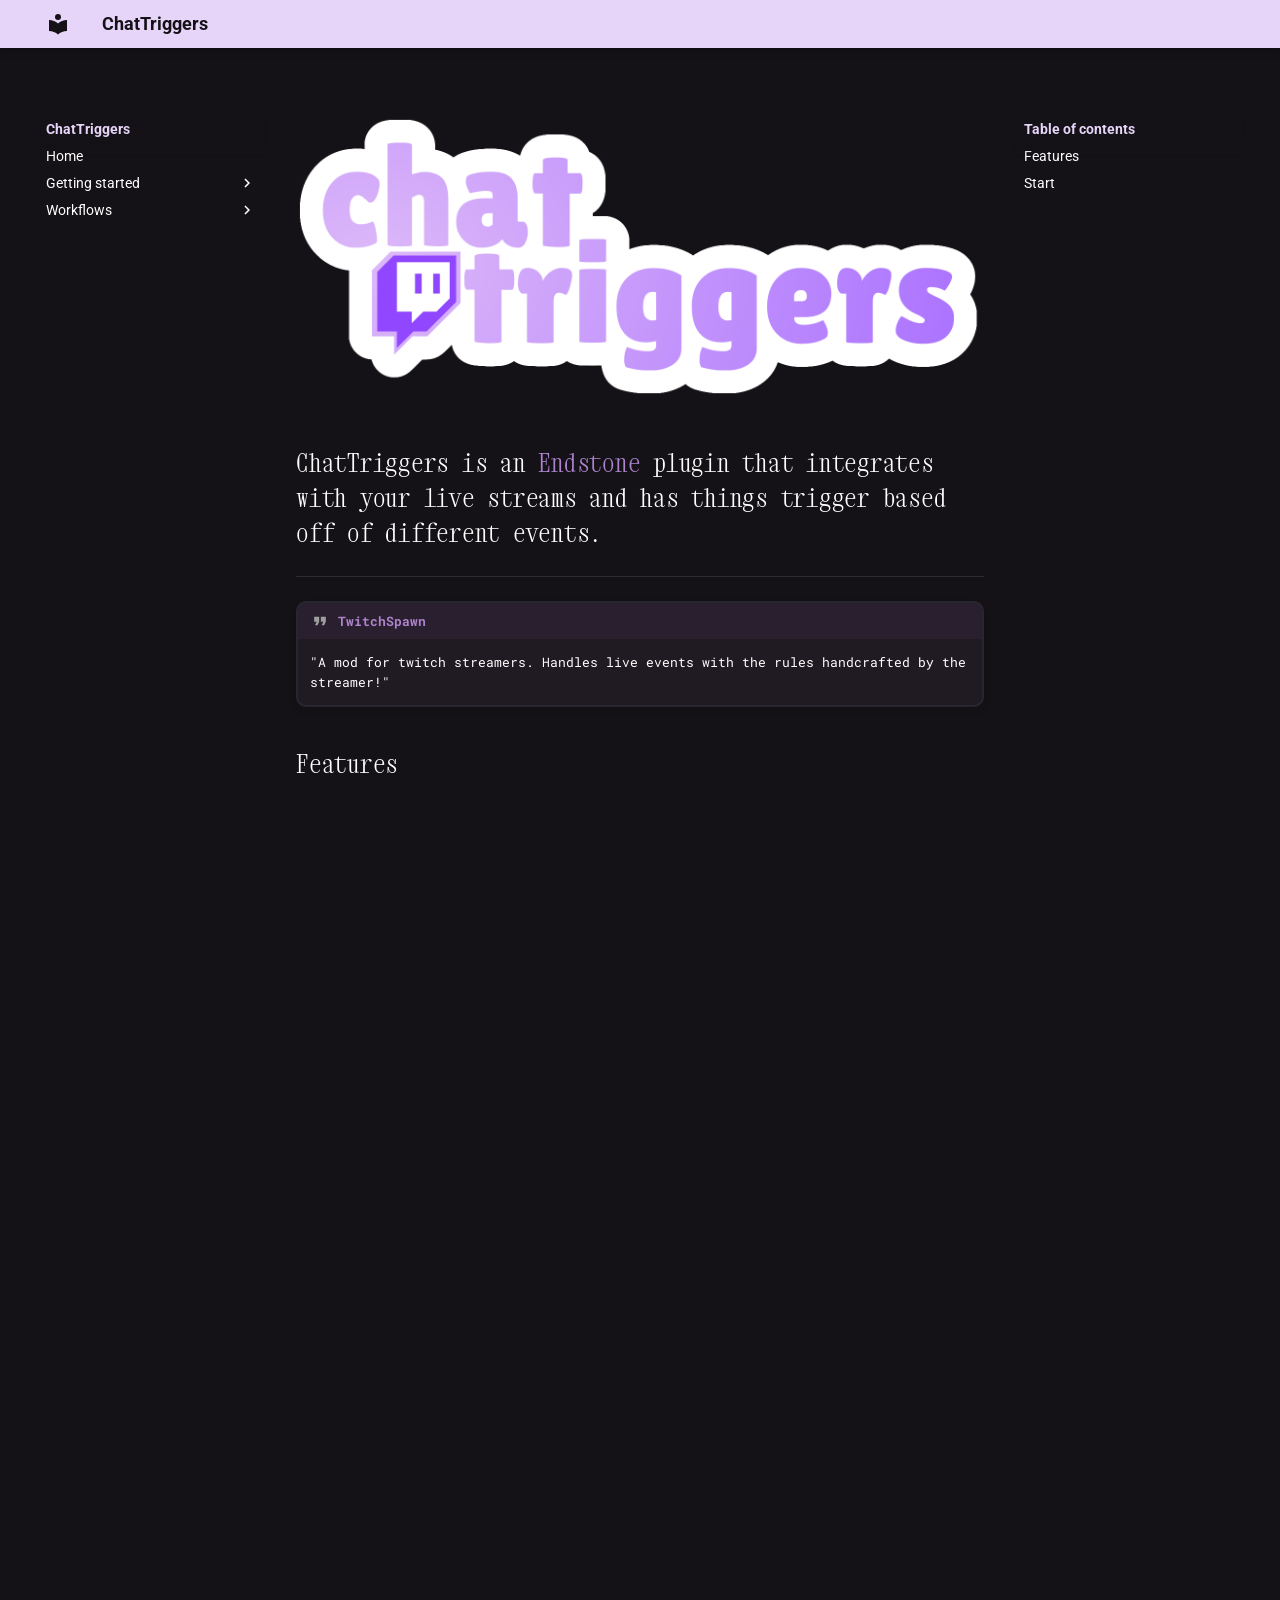
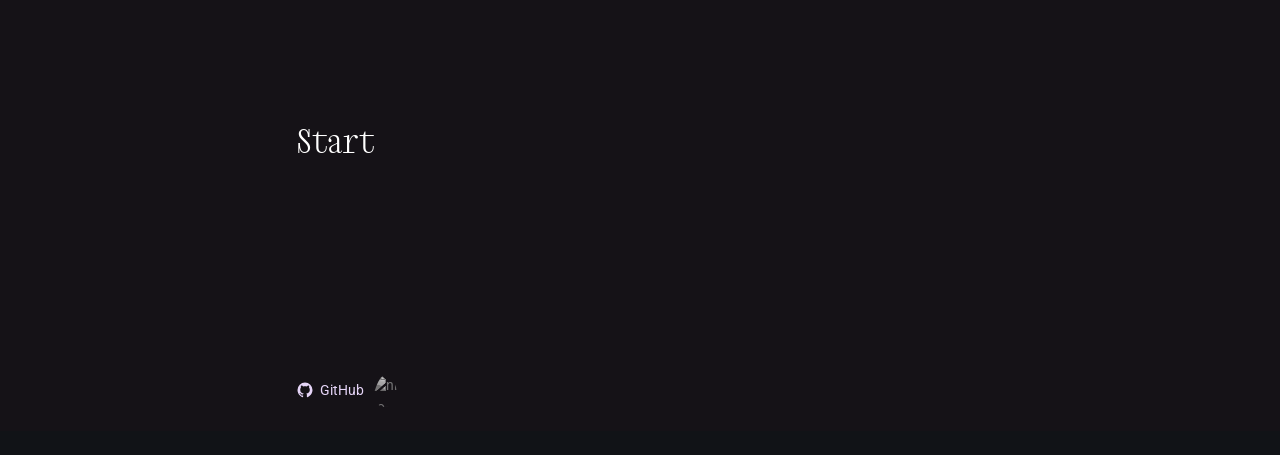
==== commit 1f222529: "Deployed 8996e7d with ProperDocs version: 1.6.7" ====
--- a/index.html
+++ b/index.html
@@ -10,7 +10,7 @@
       
       
       
-        <link rel="next" href="getting-started/installation/">
+        <link rel="next" href="getting-started/configuration/">
       
       
         
@@ -303,6 +303,62 @@
   
   
     <li class="md-nav__item">
+      <a href="getting-started/configuration/" class="md-nav__link">
+        
+  
+  
+  <span class="md-ellipsis">
+    
+  
+    Configuration
+  
+
+    
+  </span>
+  
+  
+
+      </a>
+    </li>
+  
+
+              
+            
+              
+                
+  
+  
+  
+  
+    <li class="md-nav__item">
+      <a href="getting-started/first-workflow/" class="md-nav__link">
+        
+  
+  
+  <span class="md-ellipsis">
+    
+  
+    First workflow
+  
+
+    
+  </span>
+  
+  
+
+      </a>
+    </li>
+  
+
+              
+            
+              
+                
+  
+  
+  
+  
+    <li class="md-nav__item">
       <a href="getting-started/installation/" class="md-nav__link">
         
   
@@ -311,6 +367,88 @@
     
   
     Installation
+  
+
+    
+  </span>
+  
+  
+
+      </a>
+    </li>
+  
+
+              
+            
+          </ul>
+        </nav>
+      
+    </li>
+  
+
+    
+      
+      
+  
+  
+  
+  
+    
+    
+    
+    
+    
+    <li class="md-nav__item md-nav__item--nested">
+      
+        
+        
+        <input class="md-nav__toggle md-toggle " type="checkbox" id="__nav_3" >
+        
+          
+          <label class="md-nav__link" for="__nav_3" id="__nav_3_label" tabindex="0">
+            
+  
+  
+  <span class="md-ellipsis">
+    
+  
+    Workflows
+  
+
+    
+  </span>
+  
+  
+
+            <span class="md-nav__icon md-icon"></span>
+          </label>
+        
+        <nav class="md-nav" data-md-level="1" aria-labelledby="__nav_3_label" aria-expanded="false">
+          <label class="md-nav__title" for="__nav_3">
+            <span class="md-nav__icon md-icon"></span>
+            
+  
+    Workflows
+  
+
+          </label>
+          <ul class="md-nav__list" data-md-scrollfix>
+            
+              
+                
+  
+  
+  
+  
+    <li class="md-nav__item">
+      <a href="workflows/events/" class="md-nav__link">
+        
+  
+  
+  <span class="md-ellipsis">
+    
+  
+    Events
   
 
     
@@ -524,7 +662,7 @@
 <li>
 <p><strong>Install ChatTriggers On Your Endstone Server</strong></p>
 <hr />
-<p>Follow the short guide to install and configure ChatTriggers on your Endstone server.</p>
+<p>Follow the short guide to install configure, and use ChatTriggers on your Endstone server.</p>
 <p><a href="getting-started/installation/"><strong><span class="twemoji"><svg xmlns="http://www.w3.org/2000/svg" viewBox="0 0 24 24"><path d="M13.22 19.03a.75.75 0 0 1 0-1.06L18.19 13H3.75a.75.75 0 0 1 0-1.5h14.44l-4.97-4.97a.749.749 0 0 1 .326-1.275.75.75 0 0 1 .734.215l6.25 6.25a.75.75 0 0 1 0 1.06l-6.25 6.25a.75.75 0 0 1-1.06 0"/></svg></span> Getting Started</strong></a></p>
 </li>
 </ul>
--- a/stylesheets/extra.css
+++ b/stylesheets/extra.css
@@ -73,6 +73,14 @@
   color: #ffffff;
 }
 
+h3 {
+  font-family: "Xanh Mono";
+  src: url("../fonts/xanh-mono-v19-latin-regular.woff2") format("woff2");
+  font-style: normal;
+  font-display: swap;
+  color: #ffffff;
+}
+
 
 h4 {
   font-family: "Xanh Mono";
@@ -102,6 +110,18 @@
   font-family: "Xanh Mono";
   src: url("../fonts/Xanh_Mono/xanh-mono-v19-latin-regular.woff2") format("woff2");
   font-display: swap;
+}
+
+.md-typeset .admonition.question:focus-within, .md-typeset details.question:focus-within {
+  box-shadow: 0 0 0 0 #64dd171a;
+}
+
+.md-typeset details {
+  box-shadow: 0 0 0 0 #64dd171a;
+}
+
+.md-typeset details:focus-within {
+  box-shadow: 0 0 0 0 #64dd171a;
 }
 
 ::selection {
@@ -138,9 +158,88 @@
             box-shadow 0.4s cubic-bezier(0.23, 1, 0.32, 1) !important;
 }
 
+.question {
+  background: var(--generic-window-bg) !important;
+  border: 2px solid var(--inactive-border) !important;
+  border-radius: var(--hypr-rounding) !important;
+  overflow: auto;
+  display: flex;
+  flex-direction: column;
+  box-sizing: border-box;
+  z-index: 1;
+  transition: border-color 0.4s cubic-bezier(0.23, 1, 0.32, 1), 
+            box-shadow 0.4s cubic-bezier(0.23, 1, 0.32, 1) !important;
+}
+
+details {
+  background: var(--generic-window-bg) !important;
+  border: 2px solid var(--inactive-border) !important;
+  border-radius: var(--hypr-rounding) !important;
+  overflow: auto;
+  display: flex;
+  flex-direction: column;
+  box-sizing: border-box;
+  z-index: 1;
+  transition: border-color 0.4s cubic-bezier(0.23, 1, 0.32, 1), 
+            box-shadow 0.4s cubic-bezier(0.23, 1, 0.32, 1) !important;
+}
+
+[dir="ltr"] .md-typeset summary, [dir="rtl"] .md-typeset summary {
+  border-radius: var(--hypr-rounding);
+  border-bottom-left-radius: 0px;
+  border-bottom-right-radius: 0px;
+}
+
+details summary {
+  border-radius: var(--hypr-rounding);
+  border-bottom-left-radius: 0px;
+  border-bottom-right-radius: 0px;
+  background-color: #2a1f2e !important;
+}
+
+.md-typeset .admonition-title, .md-typeset summary {
+  border-radius: var(--hypr-rounding);
+  border-bottom-left-radius: 0px;
+  border-bottom-right-radius: 0px;
+background-color: #2a1f2e !important;
+}
+
+.md-typeset details:not([open]) > summary {
+  border-radius: var(--hypr-rounding);
+}
+
+summary {
+  font-family: 'Roboto Mono', monospace;
+}
+
+.md-typeset .question > .admonition-title, .md-typeset .question > summary {
+  background-color: #2a1f2e;
+}
+
+.md-typeset .question > .admonition-title::after, .md-typeset .question > summary::after {
+  color: #ddb9f8;
+}
+
+details > summary::after, details > summary::after {
+  color: #ddb9f8;
+}
+
+.md-typeset .question > .admonition-title::before, .md-typeset .question > summary::before {
+  color: #ddb9f8 !important;
+  background-color: #ddb9f8 !important;
+}
+
 .md-typeset .admonition:hover {
     border-color: var(--active-border) !important;
 }
+.question:hover {
+    border-color: var(--active-border) !important;
+}
+
+details:hover {
+    border-color: var(--active-border) !important;
+}
+
 
 .md-typeset .admonition .admonition-title {
   background-color: #2a1f2e;
@@ -284,4 +383,11 @@
 
 .md-container {
   overflow-x: hidden;
-}+}
+
+.doesntmatter {
+  color: #ffffff30;
+  margin-top: 0px;
+  margin-bottom: 2px;
+  display: inline-block;
+}
